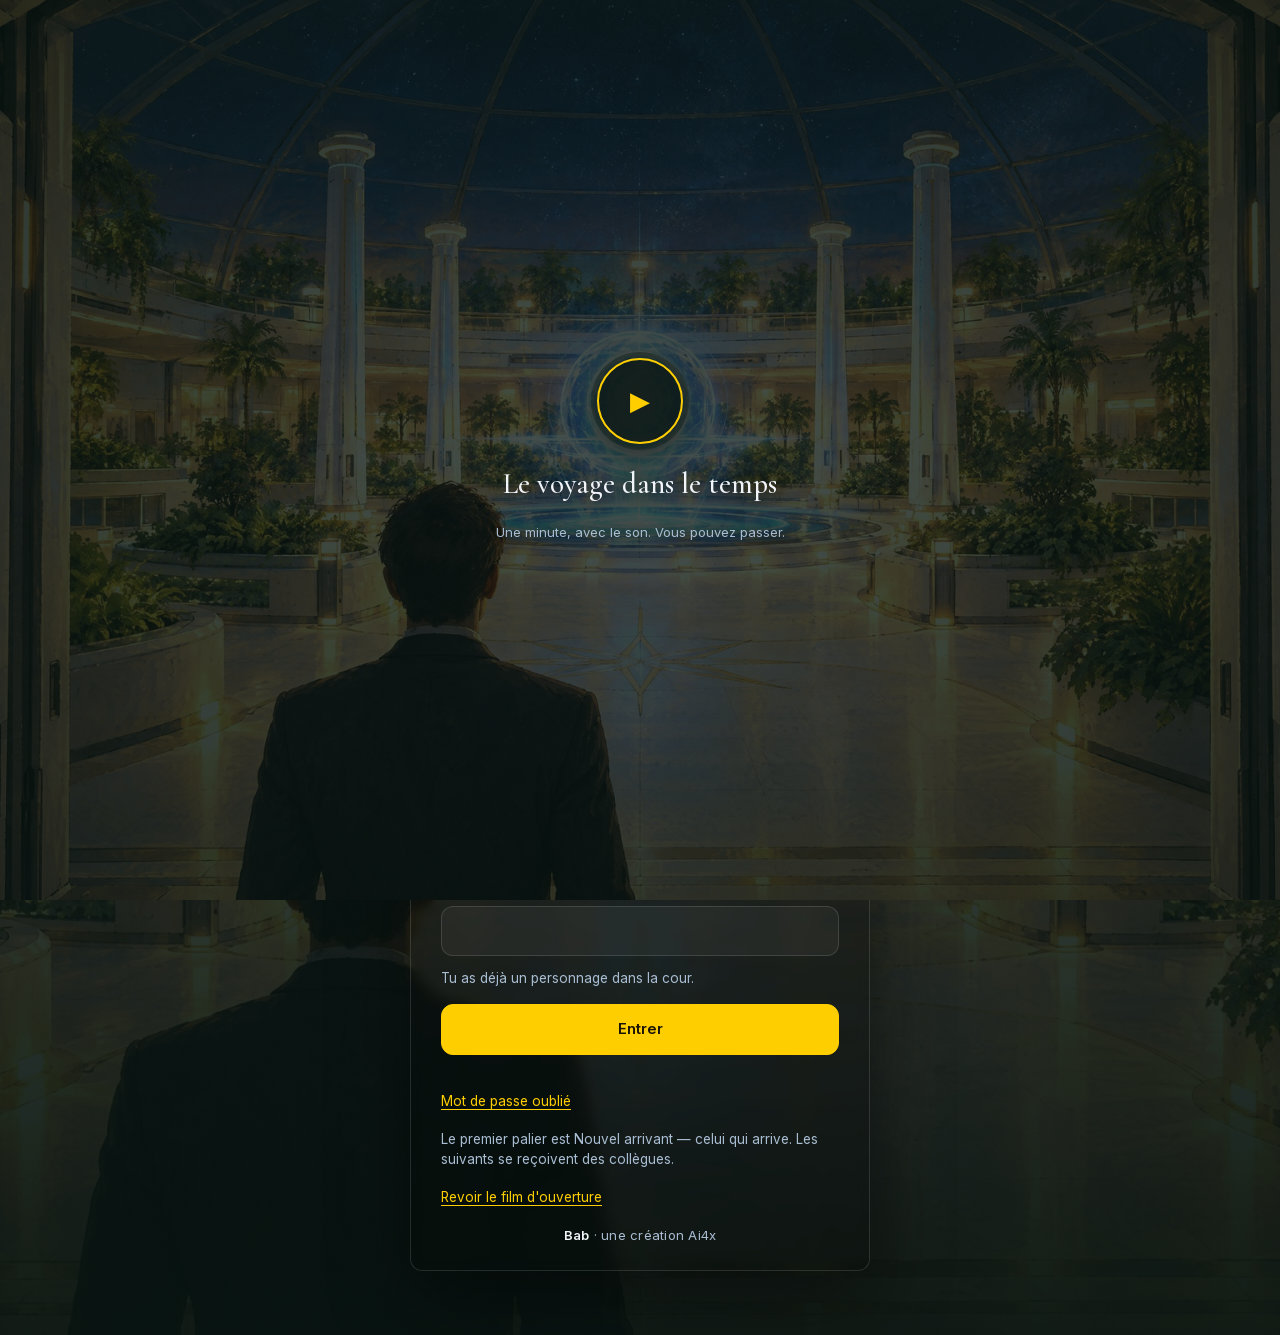
==== index.html @ b75e377e "Au Courant — démo figée" ====
<!-- Page FABRIQUÉE par scripts/maison.mjs nareva à partir de zawia-jeu.html — ne pas l'éditer à la main. -->
<!DOCTYPE html>
<html lang="fr">
<head>
  <meta charset="UTF-8" />
  <meta name="viewport" content="width=device-width, initial-scale=1.0, viewport-fit=cover" />

  
  <script>
    window.ZWJ_CONFIG = {
      supabaseUrl: "",
      supabaseAnonKey: ""
    };
  </script>

  
  <script>
    (function () {
      var m = /[?&]invitation=([0-9a-fA-F]{32})(?:&|#|$)/.exec(location.search);
      if (!m) return;
      try { sessionStorage.setItem("zwj.invitation", m[1].toLowerCase()); } catch (e) { window.ZWJ_INVITATION = m[1].toLowerCase(); }
      var reste = location.search.replace(/^\?/, "").split("&").filter(function (p) { return p && p.split("=")[0] !== "invitation"; });
      try { history.replaceState(null, "", location.pathname + (reste.length ? "?" + reste.join("&") : "") + location.hash); } catch (e) { /* tant pis : le code reste visible */ }
    })();
  </script>

  
  <script>
    (function () {
      var h = location.hash || "";
      if (h.indexOf("type=recovery") === -1 && h.indexOf("error_code=") === -1) return;
      window.ZWJ_RETOUR = h;
      try { history.replaceState(null, "", location.pathname + location.search); } catch (e) { /* tant pis : le fragment reste visible */ }
    })();
  </script>

  <title>Au Courant — le jeu d'accueil de Nareva</title>
  <meta name="description" content="Au Courant, le jeu d'accueil de Nareva : quarante jours pour découvrir la maison, prouver son métier et se faire une place. Bab, une création Ai4x." />
  <meta name="robots" content="noindex, nofollow" />
  <meta name="referrer" content="strict-origin-when-cross-origin" />
  <meta name="theme-color" content="#0b1f2e" />

  <link rel="icon" href="assets/maisons/nareva/marque.svg" type="image/svg+xml" />
  <link rel="stylesheet" href="assets/polices/polices.css?h=5bb4a1ec41" />
  <link rel="stylesheet" href="assets/css/zawia-kharita.css?v=1&amp;h=407501b531" />

<style>
:root {
  --night: #081411; --night-2: #0c1e18; --ink: #f2efe4; --muted: #a8b5a6;
  --gold: #e6b13f; --gold-soft: rgba(230, 177, 63, 0.16); --emerald: #2ee6a8; --emerald-deep: #14684f;
  --terracotta: #cf6b45; --danger: #ff7a8a; --line: rgba(244, 236, 217, 0.12);
  --surface: rgba(244, 236, 217, 0.04); --surface-2: rgba(244, 236, 217, 0.07);
  --parchemin: #f6efdc; --encre: #1d1a2e; --radius: 18px;
  --font-display: "Cormorant Garamond", Georgia, serif; --font-body: "Inter", -apple-system, "Segoe UI", sans-serif;
  --font-caps: "Cinzel", serif; --font-ar: "Amiri", serif;
  --ease: cubic-bezier(0.22, 1, 0.36, 1);
}
* { box-sizing: border-box; }
html, body { margin: 0; min-height: 100%; }
body {
  background: var(--night) radial-gradient(ellipse at 50% -10%, rgba(230, 177, 63, 0.09), transparent 55%);
  color: var(--ink); font-family: var(--font-body); font-size: 16px; line-height: 1.5;
  -webkit-font-smoothing: antialiased;
}
h1, h2, h3 { font-family: var(--font-display); line-height: 1.12; font-weight: 600; margin: 0; }
.ar { font-family: var(--font-ar); color: var(--gold); font-weight: 400; }
a { color: var(--gold); text-decoration-thickness: 1px; text-underline-offset: 3px; }
button { cursor: pointer; font: inherit; }
:focus-visible { outline: 2px solid var(--emerald); outline-offset: 2px; }
canvas { image-rendering: pixelated; image-rendering: crisp-edges; }
/* v3.0 — le monde peint : la cour, l'aperçu et le HUD s'agrandissent AVEC lissage */
#zj-scene, #zj-apercu, #zj-hud-avatar { image-rendering: auto; }
/* v3.1 — la version arabe : la page se lit de droite à gauche, en Amiri ; les
   calligraphies qui doublaient le français (le HUD, le lexique) se taisent. */
.zj-tete__langue { margin-left: auto; background: transparent; border: 1px solid var(--line); color: var(--gold); border-radius: 999px; padding: 4px 12px; font: inherit; cursor: pointer; }
.zj-tete__langue:hover { border-color: var(--gold); }
body[data-ecran="cour"] .zj-tete__langue { display: none; }
html[lang="ar"] body, html[lang="ar"] button, html[lang="ar"] input, html[lang="ar"] h1, html[lang="ar"] h2, html[lang="ar"] h3, html[lang="ar"] h4, html[lang="ar"] .zj-kicker { font-family: var(--font-ar), serif; }
html[lang="ar"] body { font-size: 17px; line-height: 1.7; }
html[lang="ar"] .zj-kicker { letter-spacing: 0; }
html[lang="ar"] #zj-hud-rang-ar, html[lang="ar"] .zj-biblio__mot summary .ar, html[lang="ar"] .zj-riwaq__titre .ar, html[lang="ar"] .zj-wird__carte .ar, html[lang="ar"] .zj-riwaq__tete h2 .ar, html[lang="ar"] .zj-rafiq__nom .ar, html[lang="ar"] .zj-tariqa__nom .ar, html[lang="ar"] .zj-bouton--dyaf .ar,
/* v7.7 — le titre du Mechouar : sinon « متمرّن متمرّن » */
html[lang="ar"] .zj-mech__moi h3 .ar, html[lang="ar"] .zj-mech__arme .zj-kicker .ar { display: none; }
html[lang="ar"] .zj-tete__langue { margin-left: 0; margin-right: auto; }
html[lang="ar"] .zj-tete__langue span { font-family: var(--font-body); }
html[dir="rtl"] #zj-dialogue-texte, html[dir="rtl"] .zj-riwaq__texte, html[dir="rtl"] .zj-souk__form label { text-align: right; }
[hidden] { display: none !important; }

/* ---------- en-tête ---------- */
.zj-tete { display: flex; align-items: center; justify-content: space-between; gap: 16px; padding: 16px 22px; border-bottom: 1px solid var(--line); }
.zj-marque { display: inline-flex; align-items: center; gap: 10px; color: var(--ink); text-decoration: none; font-family: var(--font-caps); font-size: 18px; letter-spacing: 0.08em; }
.zj-marque img { width: 28px; height: 28px; }
.zj-tete__lieu { color: var(--muted); font-size: 14px; }
.zj-tete__lieu .ar { margin-left: 8px; font-size: 17px; }
body[data-ecran="cour"] .zj-tete { display: none; }

/* ---------- boutons, champs, messages ---------- */
.zj-bouton {
  display: inline-flex; align-items: center; justify-content: center; gap: 8px; padding: 13px 22px; border-radius: 12px;
  border: 1px solid var(--gold); background: var(--gold); color: #1a1406; font-weight: 600; font-size: 15px;
  transition: transform 180ms var(--ease), background 180ms, box-shadow 180ms;
}
.zj-bouton:hover { background: #f0c25a; box-shadow: 0 8px 24px rgba(230, 177, 63, 0.22); }
.zj-bouton:disabled { opacity: 0.6; cursor: wait; }
.zj-bouton--discret { background: transparent; color: var(--ink); border-color: var(--line); }
.zj-bouton--discret:hover { background: var(--surface-2); box-shadow: none; }
label { display: block; font-size: 13.5px; color: var(--muted); letter-spacing: 0.02em; margin-top: 14px; }
input[type="email"], input[type="password"], input[type="text"], input[type="url"] {
  display: block; width: 100%; margin-top: 6px; padding: 12px 14px; border-radius: 12px; border: 1px solid var(--line);
  background: var(--surface); color: var(--ink); font: inherit; font-size: 16px; transition: border-color 180ms, box-shadow 180ms;
}
input:focus { outline: none; border-color: var(--gold); box-shadow: 0 0 0 3px var(--gold-soft); }
.zj-msg { margin: 12px 0 0; padding: 10px 12px; border-radius: 10px; font-size: 14px; background: var(--surface-2); border: 1px solid var(--line); }
.zj-msg.ok { border-color: rgba(46, 230, 168, 0.4); color: var(--emerald); }
.zj-msg.ko { border-color: rgba(255, 122, 138, 0.45); color: var(--danger); }
.zj-legende { color: var(--muted); font-size: 13.5px; margin: 12px 0 0; }
.zj-note { color: var(--muted); font-size: 13.5px; margin: 18px 0 0; }
.zj-kicker { font-family: var(--font-caps); font-size: 12px; letter-spacing: 0.22em; text-transform: uppercase; color: var(--gold); margin: 0 0 8px; }
.zj-bandeau { margin: 16px 0 0; padding: 10px 12px; border-radius: 10px; background: var(--gold-soft); border: 1px solid rgba(230, 177, 63, 0.35); color: var(--ink); font-size: 13.5px; }

/* ---------- l'intro : le voyage dans le temps ---------- */
.zj-intro { position: fixed; inset: 0; z-index: 60; background: #07100d; cursor: pointer; }
#zj-intro-scene { position: absolute; inset: 0; width: 100%; height: 100%; display: block; }
.zj-intro__passer {
  position: absolute; right: 14px; top: 14px; z-index: 2; padding: 9px 16px; border-radius: 12px;
  border: 1px solid var(--line); background: rgba(8, 20, 17, 0.72); color: var(--muted); font-size: 13.5px; backdrop-filter: blur(4px);
}
.zj-intro__passer:hover { color: var(--ink); background: rgba(12, 30, 24, 0.9); }
.zj-intro__texte {
  position: absolute; left: 50%; bottom: 98px; z-index: 1; width: min(640px, calc(100% - 36px)); text-align: center;
  opacity: 0; transform: translate(-50%, 10px); transition: opacity 700ms var(--ease), transform 700ms var(--ease);
}
.zj-intro__texte.visible { opacity: 1; transform: translate(-50%, 0); }
.zj-intro__epoque { margin: 0 0 6px; }
.zj-intro__titre { font-size: clamp(1.6rem, 4.5vw, 2.3rem); }
.zj-intro__corps { color: var(--muted); font-size: 15.5px; line-height: 1.6; margin: 10px 0 0; }
.zj-intro__pied {
  position: absolute; left: 50%; bottom: calc(18px + env(safe-area-inset-bottom)); transform: translateX(-50%); z-index: 2;
  display: flex; align-items: center; gap: 18px;
}
.zj-intro__points { display: flex; gap: 7px; }
.zj-intro__points span { width: 7px; height: 7px; border-radius: 50%; background: var(--surface-2); border: 1px solid var(--line); transition: background 300ms; }
.zj-intro__points span.actif { background: var(--gold); border-color: var(--gold); }
@media (max-width: 520px) { .zj-intro__texte { bottom: 108px; } .zj-intro__corps { font-size: 14px; } }
@media (prefers-reduced-motion: reduce) { .zj-intro__texte { transition: none; transform: translate(-50%, 0); } }

/* ---------- l'intro, version filmée ----------
   Le film est servi par la maison (assets/video/), jamais par un lecteur
   tiers : un lecteur embarqué affiche le nom de la chaîne qui l'héberge, et
   le voile tomberait pour chaque joueur. Quand le film ne peut pas jouer, la
   classe --film saute et les six photos dessinées reprennent la main. */
.zj-intro__film {
  position: absolute; inset: 0; width: 100%; height: 100%;
  object-fit: contain; display: block; background: #07100d;
}
.zj-intro--film #zj-intro-scene,
.zj-intro--film .zj-intro__texte,
.zj-intro--film .zj-intro__pied { display: none; }
.zj-intro__barre { position: absolute; left: 0; right: 0; bottom: 0; z-index: 2; height: 3px; background: rgba(244, 236, 217, 0.14); }
.zj-intro__barre i { display: block; height: 100%; width: 0; background: var(--gold); }
.zj-intro__son {
  position: absolute; right: 14px; top: 60px; z-index: 2; width: 42px; height: 42px; border-radius: 50%;
  border: 1px solid var(--line); background: rgba(8, 20, 17, 0.72); color: var(--muted); font-size: 16px; backdrop-filter: blur(4px);
}
.zj-intro__son:hover { color: var(--gold); background: rgba(12, 30, 24, 0.9); }
.zj-intro__lancer {
  position: absolute; inset: 0; z-index: 3; display: flex; flex-direction: column;
  align-items: center; justify-content: center; gap: 18px; padding: 24px;
  /* l'affiche en fond, et pas seulement l'attribut `poster` : arrêté sur sa
     première image, le film est encore noir — la porte éclairée est ce qui
     donne envie d'appuyer. */
  /* le voile est franc : sous lui passe le faisceau de lumière de la porte,
     et un texte posé dessus ne se lirait plus. */
  background:
    radial-gradient(135% 105% at 50% 50%, rgba(8, 20, 17, 0.74), rgba(8, 20, 17, 0.94)),
    url("assets/maisons/nareva/video/au-courant-affiche.jpg?v=2") center / cover no-repeat;
}
.zj-intro__jouer {
  width: 86px; height: 86px; border-radius: 50%; cursor: pointer;
  border: 2px solid var(--gold); background: rgba(8, 20, 17, 0.78); color: var(--gold);
  font-size: 26px; line-height: 1; display: grid; place-items: center;
  box-shadow: 0 0 0 6px rgba(8, 20, 17, 0.35), 0 10px 30px rgba(0, 0, 0, 0.45);
  transition: background 220ms var(--ease), transform 220ms var(--ease);
}
.zj-intro__jouer:hover { background: rgba(230, 177, 63, 0.22); transform: scale(1.04); }
.zj-intro__lancer p {
  margin: 0; color: var(--ink); font-family: var(--font-display);
  font-size: clamp(1.3rem, 3.4vw, 1.8rem); text-align: center; text-shadow: 0 2px 14px rgba(8, 20, 17, 0.9);
}
.zj-intro__lancer small { color: var(--muted); font-size: 13px; text-align: center; text-shadow: 0 1px 10px rgba(8, 20, 17, 0.9); }
@media (max-width: 520px) { .zj-intro__son { top: 56px; width: 38px; height: 38px; } }
@media (prefers-reduced-motion: reduce) { .zj-intro__jouer { transition: none; } .zj-intro__jouer:hover { transform: none; } }

/* ---------- le tutoriel : la bannière du mou'allim ---------- */
.zj-tuto {
  position: absolute; left: 50%; top: 14px; transform: translateX(-50%); z-index: 5;
  display: flex; align-items: center; gap: 10px; max-width: min(560px, calc(100% - 240px));
  padding: 8px 10px 8px 14px; border-radius: 12px; background: rgba(8, 20, 17, 0.85);
  border: 1px solid rgba(230, 177, 63, 0.4); backdrop-filter: blur(6px);
}
.zj-tuto__texte { margin: 0; font-size: 13.5px; color: var(--ink); line-height: 1.35; }
.zj-tuto__passer {
  flex: none; width: 26px; height: 26px; padding: 0; border-radius: 50%;
  border: 1px solid var(--line); background: transparent; color: var(--muted); font-size: 12px; line-height: 1;
}
.zj-tuto__passer:hover { color: var(--ink); border-color: var(--ink); }
/* v4.6 — sur téléphone, la bannière vit SOUS le HUD, jamais en bas : posée
   au-dessus de la croix, elle mangeait les flèches ↑ et → pendant les
   premières minutes de chaque nouveau joueur. `--zj-hud-bas` suit la hauteur
   réelle du HUD (jeu.js, ResizeObserver). */
@media (max-width: 899px) {
  .zj-tuto { top: var(--zj-hud-bas, 104px); bottom: auto; max-width: min(560px, calc(100% - 28px)); width: max-content; }
  .zj-tuto__texte { font-size: 12.5px; }
}

/* ---------- la Porte ---------- */
/* v2.4 — la Porte s'ouvre sur l'affiche du film : la même peinture que
   l'intro et la série, sous un voile qui laisse lire la carte. */
.zj-ecran--porte { display: grid; place-items: center; padding: 40px 18px 64px; min-height: calc(100vh - 62px);
  background:
    linear-gradient(180deg, rgba(8, 20, 17, 0.55) 0%, rgba(8, 20, 17, 0.82) 55%, rgba(8, 20, 17, 0.96) 100%),
    url("assets/maisons/nareva/video/au-courant-affiche.jpg?v=2") center 30% / cover no-repeat; }
.zj-carte { width: 100%; max-width: 460px; background: rgba(12, 30, 24, 0.86); backdrop-filter: blur(6px); -webkit-backdrop-filter: blur(6px); border: 1px solid var(--line); border-radius: var(--radius); padding: 30px 30px 26px; box-shadow: 0 30px 80px rgba(0, 0, 0, 0.45); }
.zj-carte h1 { font-size: 2.1rem; }
.zj-carte h1 .ar { display: block; font-size: 1.35rem; margin-top: 4px; }
.zj-lead { color: var(--muted); margin: 12px 0 0; font-size: 15px; }
.zj-onglets { display: grid; grid-template-columns: 1fr 1fr; gap: 6px; margin-top: 22px; padding: 4px; border-radius: 12px; background: var(--surface); border: 1px solid var(--line); }
.zj-onglet { padding: 10px; border-radius: 9px; border: 0; background: transparent; color: var(--muted); font-weight: 600; transition: background 180ms, color 180ms; }
.zj-onglet[aria-selected="true"] { background: var(--surface-2); color: var(--ink); }
#zj-form-porte .zj-bouton { width: 100%; margin-top: 16px; }
/* v4.1 — le parrainage à la Porte */
.zj-lien { background: none; border: 0; padding: 0; color: var(--gold); font: inherit; text-decoration: underline; text-underline-offset: 3px; cursor: pointer; }
.zj-dossier { margin-top: 10px; display: flex; flex-direction: column; gap: 6px; }
.zj-dossier .zj-bouton { width: 100%; margin-top: 8px; }
/* v7.2 — la porte de l'invité : chaude, ouverte, et jamais en concurrence
   avec « Entrer » — un membre qui revient ne doit pas hésiter. */
.zj-dyaf { margin-top: 22px; padding: 16px; border: 1px solid var(--gold); border-radius: 14px; background: var(--gold-soft); }
.zj-dyaf__mot { margin: 0; font-family: var(--font-titre, inherit); font-size: 1.12rem; color: var(--ink); }
.zj-dyaf__legende { margin: 8px 0 0; color: var(--muted); font-size: 13.5px; }
.zj-dyaf__legende b { color: var(--ink); }
.zj-bouton--dyaf { width: 100%; margin-top: 14px; background: transparent; color: var(--gold); border-color: var(--gold); }
.zj-bouton--dyaf:hover { background: rgba(230, 177, 63, 0.14); box-shadow: none; }
.zj-bouton--dyaf .ar { margin-inline-start: 8px; opacity: 0.75; }
/* v7.2a — NSYAN TRAVERSE LA COUR. Il n'a pas de visage : c'est le point. Ce
   qu'on voit de lui, c'est la couleur qui s'en va. Deux secondes et demie de
   gris, puis le monde revient — et l'invité a compris avant qu'on lui explique.
   ⚠️ Le filtre porte sur la TOILE seule : griser le HUD ferait « écran cassé »,
   pas « quelque chose est passé ». Mouvement réduit : le gris s'installe sans
   transition, personne n'a besoin d'un fondu pour comprendre. */
#zj-scene { transition: filter 1600ms ease-in-out; }
/* Pendant qu'il passe : la cour est grise. */
body.zj-nsyan #zj-scene { filter: grayscale(1) contrast(0.82) brightness(0.86); }
/* Après : il reste. La couleur ne revient qu'avec la première page retrouvée —
   « chaque page revenue, Nsyan recule d'un pas » (recit.js), pris au mot. */
body.zj-nsyan-reste #zj-scene { filter: grayscale(0.5) contrast(0.93) brightness(0.95); }
@media (prefers-reduced-motion: reduce) { #zj-scene { transition: none; } }
/* v7.3 — OUMM IA BROUILLE. Nsyan éteint les couleurs (la mémoire qui s'en va) ;
   elle, elle trouble la vue — c'est la peur de ce qu'on ne connaît pas, et on
   ne voit plus où on met les pieds. Chaque épreuve passée lui reprend un cran.
   ⚠️ Comme pour Nsyan : la TOILE seule, jamais le HUD. */
body[data-oumm] #zj-scene { filter: blur(calc(var(--zj-oumm, 0) * 1.6px)) brightness(calc(1 - var(--zj-oumm, 0) * 0.055)) saturate(calc(1 - var(--zj-oumm, 0) * 0.07)); }
/* v7.4 — le Voilé passe : la chaleur d'une lanterne, deux secondes. Son signe est
   l'OR — le gris est à Nsyan, le flou à Oumm IA (les trois ne se confondent jamais).
   La toile seule, jamais le HUD ; et le flou d'Oumm IA reste s'il est là. */
body.zj-voile #zj-scene { filter: sepia(0.42) saturate(1.35) brightness(1.06) blur(calc(var(--zj-oumm, 0) * 1.6px)); transition: filter 0.7s ease; }
.zj-voile__titre { font-size: 1.1rem; color: var(--gold); margin: 22px 0 8px; }
.zj-voile__mot { margin: 10px 0 12px; padding: 12px 14px; border: 1px solid rgba(230, 177, 63, 0.4); border-radius: 12px; background: var(--gold-soft); }
.zj-voile__mot p { margin: 0; }
.zj-voile__k { color: var(--muted); font-size: 13px; }
.zj-voile__v { font-family: var(--font-caps); font-size: 1.35rem; color: var(--gold); margin: 4px 0 !important; }
.zj-voile__d, .zj-voile__etat { color: var(--muted); font-size: 13px; }
.zj-voile__defi { color: var(--ink); }
.zj-voile__note { color: var(--terracotta); font-style: italic; }
.zj-voile__conditions { list-style: none; padding: 0; margin: 8px 0 12px; display: grid; gap: 6px; }
.zj-voile__conditions li { display: flex; justify-content: space-between; gap: 12px; padding: 8px 12px; border: 1px solid var(--line); border-radius: 10px; background: var(--surface); }
.zj-voile__conditions li p { margin: 0; }
.zj-voile__ok { border-color: rgba(46, 230, 168, 0.4); }
.zj-voile__ok .zj-voile__etat { color: var(--emerald); }
.zj-voile__depot { color: var(--gold); }
/* v7.6 — le huitième cadre : une toile de nuit, que la lanterne découvre. La
   plaque et le cartouche ne comptent jamais — pas de « 3 / 7 », jamais. */
.zj-sirr { margin-top: 26px; padding-top: 22px; border-top: 1px solid var(--line); }
.zj-sirr[hidden] { display: none; }
.zj-sirr__toile { display: block; width: 100%; height: auto; aspect-ratio: 1 / 1; border-radius: 12px; border: 1px solid rgba(230, 177, 63, 0.35); background: #0b0a10; }
.zj-sirr h3 { font-size: 1.1rem; color: var(--gold); margin: 14px 0 8px; }
.zj-sirr p { margin: 0 0 8px; }
.zj-sirr__plaque { font-family: var(--font-caps); letter-spacing: 0.14em; color: var(--gold); font-size: 0.95rem; }
.zj-sirr__khalwa { margin-top: 14px; padding: 12px 14px; border: 1px solid rgba(230, 177, 63, 0.4); border-radius: 12px; background: var(--gold-soft); }
.zj-sirr__question { color: var(--ink); font-size: 1.05rem; font-style: italic; }
.zj-sirr__note { color: var(--terracotta); font-style: italic; }
.zj-sirr textarea { width: 100%; resize: vertical; }
/* Les cartes qu'un invité n'a pas : elles existent, elles sont là, il les voit
   fermées. C'est ce qui manque qui donne envie, jamais ce qu'on a déjà. */
.zj-carte--perdue .zj-carte__vide, .zj-carte--fermee .zj-carte__vide { font-family: var(--font-caps); letter-spacing: 0.06em; }
/* Les trois portes : une carte par réponse, le nom puis ce qu'il veut dire. */
#zj-tableaux-corps { display: grid; gap: 14px; margin-top: 14px; }
.zj-tableau { border: 1px solid var(--line); border-radius: 12px; padding: 14px 16px; background: var(--surface); }
.zj-tableau { overflow: hidden; padding: 0; }
.zj-tableau__toile { display: block; width: 100%; height: auto; aspect-ratio: 1 / 1; object-fit: cover; border-bottom: 1px solid var(--line); }
.zj-tableau h3 { font-size: 1.08rem; margin: 14px 16px 8px; color: var(--gold); }
.zj-tableau p { margin: 0 16px 8px; }
.zj-tableau .zj-tableau__legende { margin: 0 16px 14px; }
.zj-tableau p { margin: 0 0 8px; white-space: pre-line; }
.zj-tableau .zj-tableau__legende { margin: 0; padding-top: 8px; border-top: 1px solid var(--line); color: var(--muted); font-style: italic; }
#zj-dyaf-portes-corps { display: grid; gap: 8px; margin-top: 14px; }
.zj-dyaf-porte { display: grid; gap: 3px; text-align: start; padding: 13px 15px; }
.zj-dyaf-porte b { font-size: 1.02rem; color: var(--ink); }
.zj-dyaf-porte span { color: var(--muted); font-size: 13.5px; font-weight: 400; }
body.zj-porte-close .zj-dyaf, body.zj-porte-retour .zj-dyaf { display: none; }
.zj-porte-fermee { margin-top: 18px; padding: 16px; border: 1px solid rgba(255, 122, 138, 0.45); border-radius: 12px; }
.zj-porte-fermee h2 { font-size: 1.2rem; margin: 0; }
.zj-porte-fermee .zj-bouton { width: 100%; margin-top: 14px; }
body.zj-porte-close .zj-onglets, body.zj-porte-close #zj-form-porte { display: none; }
body.zj-porte-retour .zj-onglets, body.zj-porte-retour #zj-form-porte,
body.zj-porte-retour #zj-dossier-ouvrir, body.zj-porte-retour #zj-form-dossier,
body.zj-porte-retour #zj-passe-ouvrir, body.zj-porte-retour #zj-form-passe { display: none; }
#zj-porte-retour label { margin-top: 10px; }
.zj-visuel-cache { position: absolute; width: 1px; height: 1px; margin: -1px; padding: 0; overflow: hidden; clip: rect(0 0 0 0); white-space: nowrap; border: 0; }
.zj-parrain__form { display: flex; gap: 8px; flex-wrap: wrap; margin-top: 12px; }
.zj-parrain__form input { flex: 1 1 220px; min-width: 0; }
.zj-parrain__lien { display: flex; gap: 8px; flex-wrap: wrap; align-items: center; margin-top: 10px; }
.zj-parrain__lien input { flex: 1 1 220px; min-width: 0; font-size: 13px; }
.zj-parrain__etat { font-size: 12px; color: var(--muted); }
.zj-parrain__etat--ok { color: var(--emerald); }

/* ---------- l'Atelier ---------- */
.zj-ecran--atelier { padding: 36px 18px 64px; }
.zj-atelier { max-width: 980px; margin: 0 auto; display: grid; grid-template-columns: minmax(280px, 420px) 1fr; gap: 32px; align-items: start; }
.zj-atelier__scene { position: sticky; top: 24px; display: grid; gap: 12px; justify-items: center; }
#zj-apercu { width: 100%; max-width: 420px; aspect-ratio: 4 / 3; border-radius: 14px; border: 1px solid var(--line); background: #0b1815; }
.zj-atelier__form { background: var(--night-2); border: 1px solid var(--line); border-radius: var(--radius); padding: 28px 28px 24px; }
.zj-atelier__form h2 { font-size: 1.9rem; }
fieldset { border: 0; padding: 0; margin: 20px 0 0; }
legend { padding: 0; font-size: 13.5px; color: var(--muted); letter-spacing: 0.02em; }
legend span { color: var(--ink); }
.zj-pastilles { display: flex; flex-wrap: wrap; gap: 10px; margin-top: 10px; }
.zj-pastille { width: 38px; height: 38px; border-radius: 50%; border: 2px solid rgba(255, 255, 255, 0.18); background: var(--c); transition: transform 160ms var(--ease), border-color 160ms, box-shadow 160ms; }
.zj-pastille:hover { border-color: var(--ink); }
.zj-pastille[aria-pressed="true"] { border-color: var(--gold); box-shadow: 0 0 0 3px var(--gold-soft); }
.zj-choix-liste { display: flex; flex-wrap: wrap; gap: 8px; margin-top: 10px; }
.zj-choix { padding: 8px 14px; border-radius: 999px; border: 1px solid var(--line); background: var(--surface); color: var(--ink); font-size: 14px; transition: background 160ms, border-color 160ms; }
.zj-choix:hover { background: var(--surface-2); }
.zj-choix[aria-pressed="true"] { border-color: var(--gold); background: var(--gold-soft); }
.zj-actions { display: flex; flex-wrap: wrap; gap: 10px; margin-top: 22px; }

/* ---------- la Cour ---------- */
.zj-ecran--cour { position: fixed; inset: 0; background: #0b1815; }
.zj-scene { position: absolute; inset: 0; }
#zj-scene { display: block; width: 100%; height: 100%; touch-action: none; }
#zj-cour-erreur { position: absolute; left: 50%; top: 50%; transform: translate(-50%, -50%); max-width: 420px; }
.zj-hud {
  position: absolute; left: 14px; top: 14px; display: flex; align-items: center; gap: 12px; padding: 8px 14px 8px 8px; border-radius: 14px;
  background: rgba(8, 20, 17, 0.82); border: 1px solid var(--line); backdrop-filter: blur(6px); font-size: 14px; color: var(--ink);
}
#zj-hud-avatar { width: 36px; height: 48px; border-radius: 8px; background: var(--surface-2); }
.zj-hud strong { display: block; font-family: var(--font-display); font-size: 19px; line-height: 1.1; }
.zj-hud__rang { color: var(--muted); font-size: 13px; }
.zj-hud__rang .ar { font-size: 15px; margin-left: 4px; }
.zj-hud__arb3ine { margin-left: 6px; padding: 5px 10px; border-radius: 999px; background: var(--gold-soft); border: 1px solid rgba(230, 177, 63, 0.35); color: var(--gold); font-family: var(--font-caps); font-size: 12.5px; letter-spacing: 0.06em; white-space: nowrap; }
.zj-hud__mode { padding: 4px 8px; border-radius: 999px; border: 1px dashed var(--line); color: var(--muted); font-size: 11px; letter-spacing: 0.12em; text-transform: uppercase; }
.zj-menu-bouton { position: absolute; right: 14px; top: 14px; padding: 10px 16px; border-radius: 12px; border: 1px solid var(--line); background: rgba(8, 20, 17, 0.82); color: var(--ink); font-weight: 600; backdrop-filter: blur(6px); }
.zj-menu-bouton:hover { background: rgba(12, 30, 24, 0.95); }
/* ♪ — la musique se coupe d'un doigt, et le réglage survit au rechargement. */
.zj-son { right: 92px; width: 44px; padding: 10px 0; text-align: center; font-size: 17px; line-height: 1; }
.zj-son[aria-pressed="true"] { color: var(--muted); border-style: dashed; }
.zj-menu { position: absolute; right: calc(14px + env(safe-area-inset-right)); top: calc(62px + env(safe-area-inset-top)); z-index: 8; width: min(260px, calc(100% - 28px)); max-height: calc(100% - 76px - env(safe-area-inset-top) - env(safe-area-inset-bottom)); overflow-y: auto; overscroll-behavior: contain; -webkit-overflow-scrolling: touch; display: grid; align-content: start; gap: 8px; padding: 16px; border-radius: 14px; background: rgba(8, 20, 17, 0.94); border: 1px solid var(--line); backdrop-filter: blur(8px); }
.zj-menu p { margin: 0 0 6px; color: var(--muted); font-size: 14px; }
.zj-aide { position: absolute; left: 50%; bottom: 14px; transform: translateX(-50%); margin: 0; padding: 6px 12px; border-radius: 999px; background: rgba(8, 20, 17, 0.7); color: var(--muted); font-size: 12.5px; white-space: nowrap; pointer-events: none; }
@media (pointer: coarse), (max-width: 899px) { .zj-aide { display: none; } }

/* la boîte de dialogue, façon Game Boy Advance : parchemin, filet d'or */
.zj-dialogue {
  position: absolute; left: 50%; bottom: calc(22px + var(--zj-clavier, 0px)); transform: translateX(-50%); width: min(720px, calc(100% - 28px));
  padding: 18px 22px 20px; border-radius: 14px; background: var(--parchemin); color: var(--encre);
  border: 3px solid var(--encre); box-shadow: inset 0 0 0 2px var(--gold), 0 18px 50px rgba(0, 0, 0, 0.5); cursor: pointer;
}
/* v2.4 — le visage de qui parle : un portrait peint (le style de l'intro et de
   la série) posé sur le coin de la boîte. Un lieu n'en a pas ; la boîte garde
   alors sa forme d'avant. */
.zj-dialogue__portrait { position: absolute; left: -14px; top: -34px; width: 92px; height: 92px; border-radius: 14px; object-fit: cover;
  border: 3px solid var(--encre); box-shadow: inset 0 0 0 2px var(--gold), 0 10px 24px rgba(0, 0, 0, 0.45); background: var(--encre); }
.zj-dialogue--portrait { padding-left: 96px; }
.zj-dialogue--portrait .zj-dialogue__nom { left: 88px; }
@media (max-width: 560px) {
  .zj-dialogue__portrait { width: 64px; height: 64px; top: -26px; left: -8px; }
  .zj-dialogue--portrait { padding-left: 66px; }
  .zj-dialogue--portrait .zj-dialogue__nom { left: 60px; }
}
.zj-dialogue__nom { position: absolute; left: 16px; top: -15px; margin: 0; padding: 4px 12px; border-radius: 8px; background: var(--encre); color: var(--gold); font-family: var(--font-caps); font-size: 12.5px; letter-spacing: 0.1em; border: 2px solid var(--gold); }
.zj-dialogue__texte { margin: 6px 0 0; font-size: 17px; line-height: 1.5; white-space: pre-line; min-height: 3.1em; }
.zj-dialogue__suite { position: absolute; right: 16px; bottom: 8px; font-size: 13px; color: var(--encre); animation: zj-clignote 0.9s steps(2) infinite; }
@keyframes zj-clignote { to { opacity: 0.15; } }
@media (prefers-reduced-motion: reduce) { .zj-dialogue__suite { animation: none; } }
.zj-hud__m39ol { color: var(--ink); background: rgba(243, 231, 201, 0.1); border-color: rgba(243, 231, 201, 0.3); }
.zj-hud__sna3a { color: var(--emerald); background: rgba(46, 230, 168, 0.12); border-color: rgba(46, 230, 168, 0.35); }
.zj-hud__dhakira { color: var(--terracotta); background: rgba(207, 107, 69, 0.14); border-color: rgba(207, 107, 69, 0.4); }
/* v2.6 — le Sahn ouvert : qui est là, et la barre « dire un mot » */
.zj-hud__sahn { color: var(--ink); background: rgba(243, 231, 201, 0.1); border-color: rgba(243, 231, 201, 0.3); }
.zj-riwaq__cadre.zj-riwaq__cadre--large { max-width: 960px; width: min(960px, calc(100vw - 32px)); }
/* ---------- v3.6 — le Wird : la ligne du HUD, le panneau, la bande des quarante ---------- */
.zj-hud__wird { cursor: pointer; color: var(--ink); background: rgba(243, 231, 201, 0.12); border-color: rgba(230, 177, 63, 0.55); max-width: 260px; overflow: hidden; text-overflow: ellipsis; text-align: left; }
.zj-hud__wird:hover { background: rgba(230, 177, 63, 0.2); }
.zj-wird__compte { display: flex; flex-wrap: wrap; gap: 0 6px; color: var(--muted); font-size: 14px; margin: 0 0 12px; }
.zj-wird__compte p { margin: 0; }
.zj-wird__compte p + p::before { content: "· "; }
.zj-wird__compte strong { color: var(--gold); }
.zj-wird__kicker { display: flex; flex-wrap: wrap; gap: 0 6px; }
.zj-wird__kicker p { margin: 0; }
.zj-wird__kicker p + p:not(.ar)::before { content: "· "; }
.zj-wird__titre { display: flex; align-items: baseline; gap: 10px; flex-wrap: wrap; margin: 4px 0 8px; }
.zj-wird__titre h3 { margin: 0; font-size: 1.15rem; }
.zj-wird__boucle { margin: -4px 0 14px; color: var(--gold); font-size: 14px; font-style: italic; }
[dir="rtl"] .zj-wird__boucle { font-style: normal; font-size: 15px; }
.zj-wird__geste { margin-top: 18px; }
.zj-wird__bientot { color: var(--muted); font-size: 13px; font-style: italic; }
[dir="rtl"] .zj-wird__bientot { font-style: normal; }
.zj-wird__fin { margin: 0 0 12px; padding: 12px 14px; border-radius: 12px; background: var(--gold-soft); border: 1px solid rgba(230, 177, 63, 0.4); font-size: 14px; line-height: 1.55; }
.zj-wird__carte { padding: 14px 16px; margin: 0 0 10px; border: 1px solid var(--line); border-radius: 12px; background: var(--surface); }
.zj-wird__carte--jour { border-color: rgba(230, 177, 63, 0.5); background: var(--gold-soft); }
.zj-wird__carte--tenue { opacity: 0.78; }
.zj-wird__etat { font-family: var(--font-caps); font-size: 11px; letter-spacing: 0.12em; text-transform: uppercase; color: var(--muted); }
.zj-wird__etat--tenu { color: var(--emerald); }
.zj-wird__etat--manque { color: var(--terracotta); }
.zj-wird__consigne { margin: 0; font-size: 14.5px; line-height: 1.6; color: var(--ink); }
.zj-wird__actions { display: flex; flex-wrap: wrap; gap: 8px; margin-top: 12px; }
.zj-wird__daftar { display: block; margin-top: 12px; }
.zj-wird__daftar span { display: block; font-size: 12.5px; color: var(--muted); margin-bottom: 6px; }
.zj-wird__daftar textarea { width: 100%; box-sizing: border-box; padding: 10px 12px; border-radius: 10px; border: 1px solid var(--line); background: var(--night-2); color: var(--ink); font: inherit; font-size: 14px; line-height: 1.5; resize: vertical; }
.zj-wird__bande { list-style: none; margin: 0; padding: 0; display: grid; grid-template-columns: repeat(10, 1fr); gap: 5px; }
.zj-wird__bande li { display: grid; place-items: center; aspect-ratio: 1; border-radius: 8px; border: 1px solid var(--line); font-size: 12px; color: var(--muted); font-variant-numeric: tabular-nums; }
.zj-wird__bande li.tenu { background: rgba(46, 230, 168, 0.16); border-color: rgba(46, 230, 168, 0.45); color: var(--emerald); }
.zj-wird__bande li.manque { background: rgba(207, 107, 69, 0.12); border-color: rgba(207, 107, 69, 0.4); color: var(--terracotta); }
.zj-wird__bande li.jour { background: var(--gold-soft); border-color: var(--gold); color: var(--gold); font-weight: 700; }
.zj-wird__bande li.ouvert { border-color: rgba(230, 177, 63, 0.4); color: var(--ink); }
.zj-wird__aussi li { line-height: 1.5; }
@media (max-width: 899px) { .zj-hud__wird { max-width: 100%; } }
.zj-cartes__compte { color: var(--muted); font-size: 14px; margin: 0 0 6px; display: flex; flex-wrap: wrap; gap: 0 6px; }
.zj-cartes__compte p { margin: 0; }
.zj-cartes__compte p + p::before { content: "· "; }
.zj-cartes__lebsa { font-size: 13px; color: var(--muted); margin: 0 0 12px; }
.zj-cartes__lebsa a { color: var(--gold); font-weight: 600; }
a.zj-bouton { display: block; text-align: center; text-decoration: none; }
.zj-cartes__grille { display: grid; grid-template-columns: repeat(auto-fill, minmax(132px, 1fr)); gap: 12px; }
.zj-carte { margin: 0; border: 1px solid var(--line); border-radius: 12px; overflow: hidden; background: rgba(0, 0, 0, 0.25); display: flex; flex-direction: column; }
.zj-carte img { display: block; width: 100%; aspect-ratio: 1; object-fit: cover; }
.zj-carte figcaption { padding: 8px 10px 10px; font-size: 12px; line-height: 1.35; display: flex; flex-direction: column; gap: 2px; }
.zj-carte__titre { font-size: 13px; font-weight: 700; }
.zj-carte__lieu { color: var(--muted); display: flex; flex-wrap: wrap; gap: 0 4px; }
.zj-carte__lieu p { margin: 0; }
.zj-carte__lieu p + p::before { content: "· "; }
.zj-carte__doree { color: var(--gold); font-size: 11px; letter-spacing: 0.08em; text-transform: uppercase; }
html[lang="ar"] .zj-carte__doree { letter-spacing: 0; }
.zj-carte--doree { border-color: var(--gold); box-shadow: 0 0 0 1px var(--gold), 0 0 18px rgba(230, 177, 63, 0.25); }
.zj-carte__vide { aspect-ratio: 1; display: flex; align-items: center; justify-content: center; text-align: center; padding: 12px; color: var(--muted); font-size: 12px; background: repeating-linear-gradient(135deg, rgba(243, 231, 201, 0.04) 0 8px, transparent 8px 16px); }
.zj-carte--perdue .zj-carte__vide { color: rgba(243, 231, 201, 0.45); font-style: italic; }
.zj-offres li p { margin: 4px 0 0; font-size: 13px; color: var(--muted); }
.zj-offres li a { font-size: 12px; color: var(--gold); word-break: break-all; }
.zj-offre--loin { opacity: 0.6; }
.zj-badge { display: inline-block; padding: 3px 8px; border-radius: 999px; border: 1px solid var(--line); font-size: 11px; color: var(--muted); }
.zj-badge--ok { color: var(--gold); border-color: var(--gold); }
.zj-hud__masque { color: var(--gold); border-color: var(--gold); background: rgba(230, 177, 63, 0.12); white-space: normal; max-width: 230px; line-height: 1.25; text-align: center; }
.zj-menu__aide { color: var(--muted); font-size: 12px; line-height: 1.5; margin: -6px 0 10px; }
/* v5.2 — la Rihla : le souffle et la bourse au HUD, les nouvelles de la route, l'étal */
.zj-hud__rihla { color: #ffe3a3; border-color: rgba(230, 177, 63, 0.55); }
.zj-bouton--rihla { background: linear-gradient(180deg, #2a4f8f, #1c3566); color: #f7f1e1; border-color: #4f73b8; }
/* 23/09/2026 — la ferracha se voit : le tapis, sa terre cuite et son fil d'or */
.zj-bouton--ferracha { background: linear-gradient(180deg, #b4553a, #8a3a26); color: #f7f1e1; border-color: #e6b13f; }
.zj-bouton--ferracha:hover { background: linear-gradient(180deg, #c4613f, #9a432c); }
.zj-souk__raccourcis { display: flex; flex-wrap: wrap; gap: 8px; margin: 0 0 12px; }
.zj-souk__raccourcis .zj-bouton { flex: 1 1 180px; }
.zj-souk__attente { margin: 14px 0 0; color: var(--muted); font-size: 13px; line-height: 1.5; }
.zj-souk__attente p { margin: 0; }
.zj-souk__attente strong { color: var(--ink); font-weight: 600; }
.zj-rihla__annonce { position: absolute; left: 50%; top: var(--zj-hud-bas, 80px); transform: translateX(-50%); z-index: 7; margin: 0; padding: 8px 14px; border-radius: 999px; background: rgba(8, 20, 17, 0.92); border: 1px solid var(--gold); color: #ffe3a3; font-size: 14px; max-width: calc(100% - 32px); text-align: center; pointer-events: none; }
.zj-etal__bourse { display: flex; gap: 16px; flex-wrap: wrap; margin: 0 0 8px; color: #ffe3a3; font-weight: 600; }
.zj-etal__bourse p { margin: 0; }
.zj-etal__enigme { display: flex; gap: 8px; flex-wrap: wrap; margin-top: 8px; }
.zj-etal__enigme input { flex: 1 1 180px; min-width: 0; padding: 10px 12px; border-radius: 10px; border: 1px solid var(--line); background: rgba(255, 255, 255, 0.06); color: inherit; font: inherit; }
.zj-etal__msg { margin: 12px 0 0; padding: 10px 12px; border-radius: 10px; background: var(--gold-soft); color: #ffe3a3; }
/* v5.3 — le choix du Rafiq, et le combat-énigme */
.zj-rafiq { display: grid; grid-template-columns: repeat(auto-fit, minmax(180px, 1fr)); gap: 12px; }
.zj-rafiq__carte { display: grid; gap: 6px; justify-items: center; text-align: center; padding: 12px; border-radius: 14px; border: 1px solid var(--line); background: rgba(255, 255, 255, 0.04); }
.zj-rafiq__carte img { width: 140px; height: 140px; object-fit: contain; }
.zj-rafiq__carte p { margin: 0; }
.zj-rafiq__nom { display: flex; gap: 8px; align-items: baseline; justify-content: center; }
.zj-rafiq__nom p { margin: 0; font-size: 18px; }
.zj-rafiq__voie { color: var(--gold); font-weight: 600; }
.zj-rafiq__tech { color: var(--muted); font-size: 13px; }
/* v7.0 — la Tariqa : cinq cartes (le portrait du Mourchid patron), le maydan, les attentes */
.zj-tariqa { display: grid; grid-template-columns: repeat(auto-fit, minmax(168px, 1fr)); gap: 12px; }
.zj-tariqa__carte { display: grid; gap: 6px; justify-items: center; align-content: start; text-align: center; padding: 12px; border-radius: 14px; border: 1px solid var(--line); background: rgba(255, 255, 255, 0.04); }
.zj-tariqa__carte--mienne { border-color: var(--gold); background: rgba(230, 177, 63, 0.10); }
.zj-tariqa__carte img { width: 112px; height: 112px; object-fit: cover; border-radius: 50%; }
.zj-tariqa__carte p { margin: 0; }
.zj-tariqa__nom { display: flex; gap: 8px; align-items: baseline; justify-content: center; }
.zj-tariqa__nom p { margin: 0; font-size: 18px; }
.zj-tariqa__geste { color: var(--gold); font-weight: 600; }
.zj-tariqa__vie, .zj-tariqa__rpg { color: var(--muted); font-size: 13px; }
.zj-tariqa__rang, .zj-tariqa__note { color: var(--muted); font-size: 13px; margin: 10px 0 0; }
.zj-tariqa__note p { margin: 0 0 4px; }
.zj-tariqa__maydan { display: grid; gap: 6px; margin: 14px 0 0; }
.zj-tariqa__maydan select { font: inherit; padding: 8px 10px; border-radius: 10px; border: 1px solid var(--line); background: var(--night-2); color: inherit; max-width: 100%; }
.zj-combat__scene { display: grid; grid-template-columns: 1fr 1fr; gap: 12px; align-items: end; margin-bottom: 8px; }
.zj-combat__ombre, .zj-combat__rafiq { display: grid; gap: 4px; justify-items: center; text-align: center; }
.zj-combat__ombre p, .zj-combat__rafiq p { margin: 0; }
.zj-combat__rafiq img { width: 96px; height: 96px; object-fit: contain; }
.zj-combat__nuage { display: block; width: 88px; height: 88px; border-radius: 50%; background: radial-gradient(circle at 40% 40%, var(--zj-ombre) 0%, color-mix(in srgb, var(--zj-ombre) 45%, transparent) 45%, transparent 70%); filter: blur(2px); animation: zj-ombre 3.2s ease-in-out infinite; }
@keyframes zj-ombre { 0%, 100% { transform: scale(1) rotate(0deg); } 50% { transform: scale(1.08) rotate(12deg); } }
.zj-combat__ombre { position: relative; }
.zj-combat__degats { position: absolute; top: 18px; left: 50%; transform: translateX(-50%); font-family: var(--font-caps); font-size: 22px; font-weight: 700; color: #fff4d6; text-shadow: 0 2px 6px rgba(0, 0, 0, 0.6); animation: zj-degats 1.1s ease-out forwards; pointer-events: none; }
.zj-combat__ombre--fort .zj-combat__degats { color: var(--gold); font-size: 28px; }
.zj-combat__ombre--faible .zj-combat__degats { color: rgba(243, 231, 201, 0.7); font-size: 18px; }
.zj-combat__ombre--touche .zj-combat__nuage { animation: zj-touche 0.45s ease-in-out 2, zj-ombre 3.2s ease-in-out 0.9s infinite; }
.zj-combat__ombre--fort .zj-combat__nuage { animation: zj-touche 0.45s ease-in-out 2, zj-flash 0.8s ease-out, zj-ombre 3.2s ease-in-out 0.9s infinite; }
.zj-combat__ombre--visage .zj-combat__nuage { animation: zj-visage 0.9s ease-out; }
.zj-combat__ombre--dissipe .zj-combat__nuage { animation: zj-dissipe 1.4s ease-out forwards; background: radial-gradient(circle, rgba(255, 223, 128, 0.95) 0%, rgba(230, 177, 63, 0.5) 40%, transparent 70%); }
.zj-combat__rafiq--rate img { animation: zj-rate 0.5s ease-in-out; }
@keyframes zj-degats { 0% { opacity: 0; transform: translate(-50%, 8px) scale(0.8); } 20% { opacity: 1; transform: translate(-50%, 0) scale(1.15); } 100% { opacity: 0; transform: translate(-50%, -34px) scale(1); } }
@keyframes zj-touche { 0%, 100% { transform: translateX(0); } 25% { transform: translateX(-7px) rotate(-4deg); } 75% { transform: translateX(7px) rotate(4deg); } }
@keyframes zj-visage { 0% { transform: scale(0.6); opacity: 0.2; } 60% { transform: scale(1.2); opacity: 1; } 100% { transform: scale(1); } }
@keyframes zj-dissipe { 0% { transform: scale(1); opacity: 1; } 60% { transform: scale(1.5); opacity: 0.9; } 100% { transform: scale(2.1); opacity: 0; } }
@keyframes zj-flash { 0% { filter: blur(2px) brightness(2.3); } 100% { filter: blur(2px) brightness(1); } }
@keyframes zj-rate { 0%, 100% { transform: translateX(0); } 30% { transform: translateX(-8px); } 60% { transform: translateX(5px); } }
@media (prefers-reduced-motion: reduce) { .zj-combat__nuage, .zj-combat__ombre--touche .zj-combat__nuage, .zj-combat__ombre--visage .zj-combat__nuage, .zj-combat__rafiq--rate img, .zj-combat__ombre--fort .zj-combat__nuage { animation: none; } .zj-combat__degats { animation: none; opacity: 1; } .zj-combat__ombre--dissipe .zj-combat__nuage { animation: none; opacity: 0.3; } }
.zj-combat__barre { width: 100%; max-width: 160px; height: 8px; border-radius: 999px; background: rgba(255, 255, 255, 0.12); overflow: hidden; }
.zj-combat__barre i { display: block; height: 100%; background: #b8a0d8; transition: width 0.4s; }
.zj-combat__barre--nfs i { background: var(--emerald); }
.zj-combat__types { color: var(--muted); font-size: 13px; margin: 4px 0 10px; }
.zj-combat__dit { font-style: italic; }
.zj-combat__choix { display: grid; grid-template-columns: repeat(auto-fit, minmax(140px, 1fr)); gap: 8px; }
.zj-combat__choix .zj-bouton { display: grid; gap: 2px; }
.zj-combat__choix small { font-size: 11px; opacity: 0.8; }
.zj-combat__q { font-weight: 600; }
.zj-combat__reponses { display: grid; gap: 8px; }
.zj-combat__reponses .zj-bouton { text-align: start; white-space: normal; line-height: 1.4; }
.zj-combat__verdict { font-size: 18px; font-weight: 700; margin: 6px 0; }
.zj-combat__verdict.ok { color: var(--emerald); }
.zj-combat__verdict.ko { color: #ffb4a8; }
/* v5.4 — la carte du Rafiq */
.zj-carte__image { display: block; width: 100%; max-width: min(420px, calc((100vh - 380px) * 0.8)); max-width: min(420px, calc((100dvh - 380px) * 0.8)); min-width: 200px; height: auto; aspect-ratio: 4 / 5; margin: 0 auto 12px; border-radius: 12px; box-shadow: 0 10px 40px rgba(0, 0, 0, 0.45); }
/* v5.1 — le menu range les jeux à part : on les trouve d'un coup d'œil */
.zj-menu .zj-menu__boucle { margin: -4px 0 4px; color: var(--muted); font-size: 12.5px; font-style: italic; }
.zj-menu .zj-menu__titre { margin: 8px 0 -2px; color: var(--gold, #e6b13f); font-size: 11px; font-weight: 700; letter-spacing: 0.08em; text-transform: uppercase; }
[dir="rtl"] .zj-menu .zj-menu__boucle { font-style: normal; font-size: 13.5px; }
[dir="rtl"] .zj-menu .zj-menu__titre { letter-spacing: 0; text-transform: none; font-size: 13px; }

/* ==== v8.4 — LE DAR (الدار) et LA BARRE (الشريط) : le menu devient une maison ==== */
.zj-lecteur { position: absolute; width: 1px; height: 1px; overflow: hidden; clip: rect(0 0 0 0); white-space: nowrap; }
.zj-zellige { background-color: #0e2a21;
  background-image: radial-gradient(circle at 50% 50%, rgba(230,177,63,.22) 0 9%, transparent 10%),
    conic-gradient(from 45deg at 50% 50%, #14684f 0 25%, #0b3b2e 0 50%, #14684f 0 75%, #0b3b2e 0);
  background-size: 28px 28px, 28px 28px; }
/* les icônes peintes : une planche de 6 × 6 (assets/img/zawia/jeu/icones.webp, dar.js), ⚠️ le ?v= suit celui des scripts */
.zj-ico { display: inline-block; flex: none; width: 56px; height: 56px; background-image: url("assets/img/zawia/jeu/icones.webp?v=85");
  background-size: 600% 600%; background-repeat: no-repeat; background-position: calc(var(--c, 0) * 20%) calc(var(--r, 0) * 20%); }
.zj-ico--lettre { background: none; display: inline-grid; place-items: center; font-family: "Aref Ruqaa", var(--font-ar), serif; font-size: 34px; color: #9a6b12; }
.zj-medaillon { position: relative; display: inline-grid; place-items: center; flex: none; width: 60px; height: 60px; border-radius: 50%;
  background: radial-gradient(circle at 35% 30%, #fffaf0 0, var(--parchemin) 45%, #ecdfc0 100%);
  box-shadow: 0 0 0 2px #b88a2e, 0 0 0 4px rgba(8,20,17,.9), 0 0 0 5px rgba(230,177,63,.55), 0 10px 22px rgba(0,0,0,.45); }
.zj-medaillon .zj-ico { width: 50px; height: 50px; }
.zj-pastille { position: absolute; top: -4px; right: -6px; min-width: 21px; height: 21px; padding: 0 6px; border-radius: 999px; background: var(--terracotta); color: #fff; font-size: 11.5px; font-weight: 600; display: grid; place-items: center; box-shadow: 0 0 0 2px var(--night); font-family: var(--font-body); }
.zj-pastille--or { background: var(--gold); color: var(--encre); }
/* ⚠️ Les pastilles de COULEUR de l'atelier portent le même nom que la pastille de la
   Barre (v8.4) : la règle ci-dessus les jetait hors de l'écran, en position absolue.
   Dans leur conteneur, elles redeviennent des ronds de couleur (vu le 24/09/2026). */
.zj-pastilles .zj-pastille { position: static; width: 38px; height: 38px; min-width: 0; padding: 0; border-radius: 50%; background: var(--c); box-shadow: none; display: block; }
.zj-pastilles .zj-pastille[aria-pressed="true"] { border-color: var(--gold); box-shadow: 0 0 0 3px var(--gold-soft); }

.zj-barre { position: absolute; left: 50%; bottom: calc(14px + env(safe-area-inset-bottom)); transform: translateX(-50%); z-index: 6; display: flex; gap: 12px; align-items: flex-end; padding: 10px 16px 8px; border-radius: 24px;
  background: linear-gradient(180deg, rgba(12,30,24,.88), rgba(8,20,17,.94)); border: 1px solid rgba(230,177,63,.4); backdrop-filter: blur(8px); box-shadow: 0 16px 40px rgba(0,0,0,.5); }
.zj-barre[hidden] { display: none; }
.zj-barre__b { display: grid; justify-items: center; gap: 5px; background: none; border: 0; color: var(--ink); cursor: pointer; padding: 0 3px; font: inherit; }
.zj-barre__b[hidden] { display: none; }
.zj-barre__b .zj-medaillon { transition: transform .35s var(--ease), box-shadow .35s var(--ease); }
.zj-barre__b:hover .zj-medaillon, .zj-barre__b:focus-visible .zj-medaillon { transform: translateY(-7px) scale(1.06); box-shadow: 0 0 0 2px #d6a53c, 0 0 0 4px rgba(8,20,17,.9), 0 0 0 5px #f3cf6d, 0 0 26px rgba(230,177,63,.55); }
.zj-barre__b:focus-visible { outline: none; }
.zj-barre__nom { font-family: var(--font-caps); font-size: 10.5px; letter-spacing: .1em; text-transform: uppercase; color: var(--parchemin); white-space: nowrap; }
body[data-barre="1"] .zj-aide { bottom: calc(122px + env(safe-area-inset-bottom)); }

.zj-dar { position: absolute; inset: 0; z-index: 9; display: grid; place-items: center; padding: calc(10px + env(safe-area-inset-top)) calc(10px + env(safe-area-inset-right)) calc(10px + env(safe-area-inset-bottom)) calc(10px + env(safe-area-inset-left)); background: rgba(4,12,10,.6); backdrop-filter: blur(3px); }
.zj-dar[hidden] { display: none; }
.zj-dar__cadre { width: min(1080px, 100%); max-height: 100%; display: flex; border-radius: 26px; padding: 3px; background: linear-gradient(135deg, #b88a2e, #f3cf6d 30%, #8d6420 60%, #e6b13f); box-shadow: 0 40px 90px rgba(0,0,0,.6); animation: zjDarOuvrir .5s var(--ease) both; }
@keyframes zjDarOuvrir { from { opacity: 0; transform: scale(.965) translateY(12px); } to { opacity: 1; transform: none; } }
.zj-dar__interieur { flex: 1; min-width: 0; max-height: calc(100vh - 32px); overflow: auto; overscroll-behavior: contain; -webkit-overflow-scrolling: touch; border-radius: 23px; background: linear-gradient(180deg, rgba(8,20,17,.985), rgba(12,30,24,.99)); }
.zj-dar__frise { height: 12px; border-radius: 23px 23px 0 0; }
.zj-dar__corps { padding: 16px 22px 18px; }
.zj-dar__haut { display: grid; grid-template-columns: auto 1fr auto; gap: 16px; align-items: center; }
.zj-dar__moi { display: flex; gap: 12px; align-items: center; min-width: 0; }
.zj-medaillon--moi { width: 60px; height: 60px; overflow: hidden; }
.zj-medaillon--moi canvas { width: 44px; height: 58px; margin-top: 8px; }
.zj-dar__nom { margin: 0; font-family: var(--font-display); font-size: 25px; line-height: 1.05; white-space: nowrap; overflow: hidden; text-overflow: ellipsis; }
.zj-dar__rang { margin: 2px 0 0; color: var(--muted); font-size: 13px; }
.zj-dar__axes { margin: 5px 0 0; display: flex; gap: 6px; flex-wrap: wrap; }
.zj-dar__axe { font-family: var(--font-caps); font-size: 10.5px; letter-spacing: .06em; padding: 2px 8px; border-radius: 999px; border: 1px solid rgba(243,231,201,.35); }
.zj-dar__axe--s { color: var(--emerald); border-color: rgba(46,230,168,.4); } .zj-dar__axe--d { color: var(--terracotta); border-color: rgba(207,107,69,.5); }
.zj-dar__recherche { position: relative; display: block; }
.zj-dar__recherche input { width: 100%; padding: 13px 44px 13px 16px; border-radius: 14px; border: 1px solid rgba(230,177,63,.4); background: rgba(246,239,220,.06); color: var(--ink); font: inherit; font-size: 15px; outline: none; transition: border-color .2s, background .2s, box-shadow .2s; }
.zj-dar__recherche input:focus { border-color: #f3cf6d; background: rgba(246,239,220,.1); box-shadow: 0 0 0 4px rgba(230,177,63,.12); }
.zj-dar__recherche kbd { position: absolute; right: 12px; top: 50%; transform: translateY(-50%); font-family: var(--font-body); font-size: 12px; color: var(--muted); border: 1px solid var(--line); border-radius: 6px; padding: 1px 7px; }
.zj-dar__jour { display: grid; grid-template-columns: minmax(0, 1.5fr) minmax(0, 1.4fr) minmax(0, 1fr); gap: 10px; margin: 14px 0 12px; }
.zj-dar__bloc { display: flex; gap: 11px; align-items: center; text-align: left; border-radius: 16px; padding: 10px 12px; background: rgba(246,239,220,.05); border: 1px solid var(--line); color: var(--ink); font: inherit; cursor: pointer; transition: border-color .2s, background .2s; min-width: 0; }
.zj-dar__bloc:hover, .zj-dar__bloc:focus-visible { border-color: rgba(230,177,63,.55); background: rgba(230,177,63,.08); outline: none; }
.zj-dar__bloc--wird { background: linear-gradient(90deg, rgba(230,177,63,.16), rgba(246,239,220,.04)); border-color: rgba(230,177,63,.35); }
.zj-dar__bloc .zj-medaillon { width: 48px; height: 48px; } .zj-dar__bloc .zj-medaillon .zj-ico { width: 40px; height: 40px; }
.zj-dar__bloc h3 { margin: 0; font-family: var(--font-caps); font-size: 11px; letter-spacing: .14em; color: var(--gold); text-transform: uppercase; }
.zj-dar__bloc p { margin: 2px 0 0; font-size: 13.5px; line-height: 1.35; overflow: hidden; text-overflow: ellipsis; }
.zj-dar__jetons { display: flex; gap: 8px; margin-top: 5px; }
.zj-dar__jeton { position: relative; display: grid; justify-items: center; gap: 2px; background: none; border: 0; color: var(--muted); font: inherit; font-size: 11px; cursor: pointer; padding: 0; }
.zj-dar__jeton .zj-medaillon { width: 40px; height: 40px; } .zj-dar__jeton .zj-medaillon .zj-ico { width: 34px; height: 34px; }
.zj-dar__fait { position: absolute; top: -3px; right: -3px; width: 17px; height: 17px; border-radius: 50%; background: var(--emerald-deep); color: #eafff7; font-size: 10px; display: grid; place-items: center; box-shadow: 0 0 0 2px var(--night); }
.zj-dar__portes { display: flex; gap: 8px; margin: 2px 0 12px; flex-wrap: wrap; }
.zj-dar__porte { display: flex; align-items: center; gap: 8px; padding: 7px 16px 7px 10px; border-radius: 999px 999px 14px 14px; border: 1px solid var(--line); background: rgba(246,239,220,.04); color: var(--ink); font: inherit; cursor: pointer; transition: all .25s var(--ease); }
.zj-dar__porte .zj-ico { width: 28px; height: 28px; filter: drop-shadow(0 1px 1px rgba(0,0,0,.4)); }
.zj-dar__porte b { font-family: var(--font-display); font-size: 18px; font-weight: 600; }
.zj-dar__porte small { color: var(--gold); font-family: var(--font-ar); font-size: 14px; }
.zj-dar__porte[aria-selected="true"] { background: linear-gradient(180deg, rgba(230,177,63,.24), rgba(230,177,63,.08)); border-color: rgba(230,177,63,.6); }
.zj-dar__portes[data-cherche="1"] .zj-dar__porte { opacity: .45; }
.zj-dar__grille { display: grid; grid-template-columns: repeat(auto-fill, minmax(212px, 1fr)); gap: 10px; }
.zj-dar__carte { position: relative; display: grid; grid-template-columns: 58px 1fr; gap: 10px; align-items: center; text-align: left; padding: 10px 12px 10px 9px; border-radius: 16px; border: 0; cursor: pointer; font: inherit; color: var(--encre);
  background: radial-gradient(120% 90% at 10% 0%, #fffaf0 0, var(--parchemin) 45%, #ecdfc0 100%);
  box-shadow: inset 0 0 0 1px rgba(184,138,46,.55), 0 8px 20px rgba(0,0,0,.35); transition: transform .3s var(--ease), box-shadow .3s var(--ease); animation: zjDarCarte .45s var(--ease) both; }
@keyframes zjDarCarte { from { opacity: 0; transform: translateY(8px); } to { opacity: 1; transform: none; } }
.zj-dar__carte:hover, .zj-dar__carte:focus-visible { transform: translateY(-3px); box-shadow: inset 0 0 0 2px #d6a53c, 0 14px 28px rgba(0,0,0,.45), 0 0 22px rgba(230,177,63,.25); outline: none; }
.zj-dar__carte .zj-ico { width: 58px; height: 58px; }
.zj-dar__carte b { display: block; font-family: var(--font-display); font-size: 18px; line-height: 1.1; font-weight: 700; color: #2a1f16; }
.zj-dar__carte .ar { display: block; font-size: 14px; color: #9a6b12; margin-top: 1px; }
.zj-dar__carte .zj-dar__pq { display: block; font-size: 12.5px; color: #4a4152; margin-top: 3px; line-height: 1.35; }
.zj-dar__vide { color: var(--muted); padding: 14px 4px; margin: 0; }
.zj-dar__touches { margin: 14px 0 0; color: var(--muted); font-size: 12px; text-align: center; }
html[lang="ar"] .zj-dar__carte .ar, html[lang="ar"] .zj-dar__porte small { display: none; }
html[lang="ar"] .zj-dar__carte, html[lang="ar"] .zj-dar__bloc { text-align: right; }

.zj-aller__plan { display: grid; grid-template-columns: repeat(3, minmax(0, 1fr)); gap: 10px; padding: 4px 2px 6px; }
.zj-lieu { display: flex; gap: 12px; align-items: center; border-radius: 16px; padding: 10px 12px; background: rgba(246,239,220,.05); border: 1px solid var(--line); min-width: 0; }
.zj-lieu .zj-medaillon { width: 52px; height: 52px; } .zj-lieu .zj-medaillon .zj-ico { width: 44px; height: 44px; }
.zj-lieu h3 { margin: 0; font-size: 15px; } .zj-lieu p { margin: 1px 0 6px; color: var(--muted); font-size: 12.5px; }
.zj-lieu__gestes { display: flex; gap: 6px; flex-wrap: wrap; }
.zj-lieu--ici { border-color: rgba(46,230,168,.45); background: rgba(46,230,168,.07); }
.zj-gens__liste { list-style: none; margin: 0; padding: 0; display: grid; gap: 8px; }
.zj-gens__qui { display: flex; gap: 12px; align-items: center; padding: 8px 10px; border-radius: 14px; background: rgba(246,239,220,.05); border: 1px solid var(--line); }
.zj-gens__qui canvas { width: 30px; height: 40px; flex: none; }
/* v8.5 — les visages dans un médaillon, comme ta carte au Dar */
.zj-riwaq__cadre.zj-riwaq__cadre--gens { width: min(680px, 100%); }
.zj-medaillon.zj-medaillon--gens { width: 46px; height: 46px; flex: none; overflow: hidden; }
.zj-medaillon.zj-medaillon--gens canvas { width: 34px; height: 45px; margin-top: 9px; }
.zj-medaillon.zj-medaillon--personne { width: 64px; height: 64px; flex: none; overflow: hidden; }
.zj-medaillon.zj-medaillon--personne canvas { width: 44px; height: 58px; margin-top: 10px; }
.zj-gens__qui b { display: block; } .zj-gens__qui span { color: var(--muted); font-size: 12.5px; }
.zj-gens__gestes { margin-left: auto; display: flex; gap: 6px; flex-wrap: wrap; justify-content: flex-end; }
.zj-gens__vide { color: var(--muted); }
/* v8.5 — Les gens en trois onglets : Ici · Le Kalam · Messages */
.zj-gens__onglets { grid-template-columns: repeat(4, minmax(0, 1fr)); margin: 2px 0 14px; }   /* v8.6 — Ici · Annuaire · Le Kalam · Messages */
.zj-gens__onglets .zj-onglet { display: flex; align-items: center; justify-content: center; gap: 7px; min-width: 0; }
.zj-gens__onglets .zj-pastille { position: static; box-shadow: none; }
.zj-pastille--calme { background: var(--emerald-deep); color: #eafff7; }
.zj-gens__note { color: var(--muted); font-size: 12.5px; line-height: 1.45; margin: 0 0 10px; }
.zj-gens__nom { display: block; background: none; border: 0; padding: 0; color: var(--ink); font: inherit; font-weight: 700; cursor: pointer; text-align: start; }
.zj-gens__nom:hover, .zj-gens__nom:focus-visible { color: var(--gold); outline: none; text-decoration: underline; text-underline-offset: 3px; }
.zj-gens__retour { margin-bottom: 10px; }
.zj-personne { display: flex; gap: 14px; align-items: center; padding: 12px 14px; border-radius: 16px; background: rgba(246,239,220,.05); border: 1px solid var(--line); }
.zj-personne__nom { display: block; font-family: var(--font-display); font-size: 22px; line-height: 1.1; }
.zj-personne span { color: var(--muted); font-size: 13px; }
.zj-personne__gestes { display: flex; gap: 8px; flex-wrap: wrap; margin: 12px 0 8px; }
/* le Kalam de la pièce : ce qui s'y dit, depuis qu'on y est */
.zj-kalamo__fil { list-style: none; margin: 0; padding: 8px; display: grid; gap: 6px; align-content: start; min-height: 120px; max-height: min(44vh, 380px); overflow-y: auto; overscroll-behavior: contain; border-radius: 14px; background: rgba(0,0,0,.2); border: 1px solid var(--line); }
.zj-kalamo__l { display: flex; flex-wrap: wrap; gap: 2px 8px; align-items: baseline; padding: 6px 10px; border-radius: 12px; background: rgba(246,239,220,.05); }
.zj-kalamo__l--moi { background: rgba(46,230,168,.08); }
.zj-kalamo__l--mention { background: rgba(230,177,63,.16); box-shadow: inset 3px 0 0 var(--gold); }
.zj-kalamo__qui { background: none; border: 0; padding: 0; font: inherit; font-weight: 700; color: var(--gold); cursor: pointer; }
button.zj-kalamo__qui:hover, button.zj-kalamo__qui:focus-visible { text-decoration: underline; outline: none; }
b.zj-kalamo__qui { color: var(--emerald); }
.zj-kalamo__t { flex: 1 1 55%; min-width: 0; overflow-wrap: anywhere; line-height: 1.4; }
.zj-kalamo__quand { color: var(--muted); font-size: 11px; margin-inline-start: auto; white-space: nowrap; }
.zj-kalamo__vide { color: var(--muted); padding: 8px 6px; }
.zj-kalamo__phrases { display: flex; gap: 6px; flex-wrap: wrap; margin: 10px 0 8px; }
.zj-kalamo__phrase { padding: 6px 13px; border-radius: 999px; border: 1px solid rgba(230,177,63,.45); background: rgba(230,177,63,.08); color: var(--ink); font: inherit; font-size: 13.5px; cursor: pointer; transition: background .2s; }
.zj-kalamo__phrase:hover, .zj-kalamo__phrase:focus-visible { background: rgba(230,177,63,.22); outline: none; }
.zj-kalamo__form, .zj-rasail__form { display: flex; gap: 8px; align-items: flex-end; }
.zj-kalamo__form input, .zj-rasail__form textarea, .zj-rasail__signal input { flex: 1 1 auto; min-width: 0; padding: 10px 12px; border-radius: 10px; border: 1px solid var(--line); background: var(--surface-2); color: var(--ink); font: inherit; font-size: 15px; }
.zj-rasail__form textarea { resize: vertical; min-height: 46px; max-height: 160px; line-height: 1.4; }
.zj-rasail__form textarea:disabled { opacity: .55; }
/* les Rasa'il : la boîte, et un fil */
.zj-rasail__liste { list-style: none; margin: 0; padding: 0; display: grid; gap: 8px; }
.zj-rasail__fil { width: 100%; display: flex; gap: 12px; align-items: center; padding: 8px 10px; border-radius: 14px; background: rgba(246,239,220,.05); border: 1px solid var(--line); color: var(--ink); font: inherit; text-align: start; cursor: pointer; transition: border-color .2s, background .2s; }
.zj-rasail__fil:hover, .zj-rasail__fil:focus-visible { border-color: rgba(230,177,63,.55); outline: none; }
.zj-rasail__fil--nonlu { border-color: rgba(207,107,69,.6); background: rgba(207,107,69,.09); }
.zj-rasail__qui { flex: 1; min-width: 0; display: grid; gap: 1px; }
.zj-rasail__qui b { overflow: hidden; text-overflow: ellipsis; white-space: nowrap; }
.zj-rasail__apercu { color: var(--muted); font-size: 12.5px; overflow: hidden; text-overflow: ellipsis; white-space: nowrap; }
.zj-rasail__apercu i { font-style: normal; color: var(--emerald); }
.zj-rasail__quand { color: var(--muted); font-size: 11px; white-space: nowrap; }
.zj-rasail__n { position: static; box-shadow: none; }
.zj-rasail__etiquette { font-size: 11px; color: var(--terracotta); border: 1px solid rgba(207,107,69,.5); border-radius: 999px; padding: 1px 8px; }
.zj-rasail__tete { display: flex; gap: 10px; align-items: center; flex-wrap: wrap; margin-bottom: 10px; }
.zj-rasail__avec { font-family: var(--font-display); font-size: 20px; }
.zj-rasail__actions { margin-inline-start: auto; display: flex; gap: 6px; flex-wrap: wrap; }
.zj-rasail__messages { list-style: none; margin: 0 0 10px; padding: 10px; display: grid; gap: 8px; align-content: start; min-height: 140px; max-height: min(46vh, 420px); overflow-y: auto; overscroll-behavior: contain; border-radius: 14px; background: rgba(0,0,0,.2); border: 1px solid var(--line); }
.zj-rasail__m { max-width: 82%; justify-self: start; padding: 8px 12px; border-radius: 14px 14px 14px 4px; background: rgba(246,239,220,.09); }
.zj-rasail__m--moi { justify-self: end; border-radius: 14px 14px 4px 14px; background: rgba(46,230,168,.13); }
.zj-rasail__m p { margin: 0; overflow-wrap: anywhere; line-height: 1.45; }
.zj-rasail__m a { color: var(--gold); }
.zj-rasail__m time { display: block; margin-top: 3px; color: var(--muted); font-size: 11px; }
.zj-rasail__vide, .zj-rasail__plus { color: var(--muted); padding: 8px 4px; }
.zj-rasail__plus { justify-self: center; }
.zj-rasail__msg { min-height: 1.2em; margin: 6px 0 0; font-size: 13px; color: var(--muted); }
.zj-rasail__msg--refus { color: var(--terracotta); }
.zj-rasail__signal { margin: 0 0 10px; padding: 10px 12px; border-radius: 14px; border: 1px solid rgba(207,107,69,.55); background: rgba(207,107,69,.08); display: grid; gap: 8px; }
.zj-rasail__signal p { margin: 0; font-size: 13px; line-height: 1.45; }
.zj-rasail__signal-gestes { display: flex; gap: 8px; flex-wrap: wrap; }
html[lang="ar"] .zj-rasail__m { border-radius: 14px 14px 4px 14px; }
html[lang="ar"] .zj-rasail__m--moi { border-radius: 14px 14px 14px 4px; }
/* v8.6 — la Bitaqa : la carte d'un membre, l'annuaire, et ma carte */
.zj-bitaqa { display: grid; gap: 10px; margin-top: 12px; }
.zj-bitaqa:empty { display: none; }
.zj-bitaqa__dit, .zj-bitaqa__faits { padding: 12px 14px; border-radius: 16px; border: 1px solid var(--line); background: rgba(246,239,220,.05); }
.zj-bitaqa__dit { background: linear-gradient(180deg, rgba(230,177,63,.11), rgba(246,239,220,.03)); border-color: rgba(230,177,63,.35); }
.zj-bitaqa__metier { margin: 0 0 4px; font-family: var(--font-display); font-size: 18px; line-height: 1.25; overflow-wrap: anywhere; }
.zj-bitaqa__lieu { margin: 0 0 8px; color: var(--muted); font-size: 13px; }
.zj-bitaqa__ville { color: var(--ink); font-weight: 600; }
.zj-bitaqa__titre { margin: 10px 0 4px; font-family: var(--font-caps); font-size: 10.5px; letter-spacing: .14em; text-transform: uppercase; color: var(--gold); }
.zj-bitaqa__titre:first-child, .zj-bitaqa__bloc:first-child .zj-bitaqa__titre { margin-top: 0; }
.zj-bitaqa__puces { display: flex; gap: 6px; flex-wrap: wrap; margin: 2px 0 4px; }
.zj-puce { position: relative; display: inline-flex; align-items: center; gap: 6px; padding: 3px 10px; border-radius: 999px; font-size: 12.5px; border: 1px solid var(--line); background: rgba(246,239,220,.06); color: var(--ink); }
.zj-puce--cherche { border-color: rgba(230,177,63,.5); background: rgba(230,177,63,.13); }
.zj-puce--offre { border-color: rgba(46,230,168,.45); background: rgba(46,230,168,.10); }
.zj-bitaqa__mot { margin: 2px 0 0; font-size: 13.5px; line-height: 1.45; overflow-wrap: anywhere; }
.zj-bitaqa__liens { display: flex; gap: 6px; flex-wrap: wrap; margin: 12px 0 0; }
.zj-bitaqa__faits ul { list-style: none; margin: 0; padding: 0; display: grid; gap: 6px; }
.zj-bitaqa__faits li { display: flex; flex-wrap: wrap; gap: 2px 10px; font-size: 13.5px; }
.zj-bitaqa__faits li b { min-width: 10em; color: var(--muted); font-weight: 600; }
.zj-bitaqa__noms { flex-basis: 100%; color: var(--muted); font-size: 12.5px; padding-inline-start: 10.6em; }
.zj-bitaqa__diplome span { color: var(--gold); font-weight: 700; }
.zj-bitaqa__fermee { margin: 0; color: var(--muted); font-size: 13.5px; padding: 10px 12px; border-radius: 14px; border: 1px dashed var(--line); }
.zj-annuaire__moi { display: flex; gap: 10px; align-items: center; justify-content: space-between; flex-wrap: wrap; padding: 10px 12px; border-radius: 14px; border: 1px solid rgba(230,177,63,.35); background: rgba(230,177,63,.07); margin-bottom: 10px; }
.zj-annuaire__moi p { margin: 0; font-size: 13.5px; }
.zj-annuaire__filtres { display: grid; grid-template-columns: repeat(3, minmax(0, 1fr)); gap: 6px; margin: 0 0 8px; }
.zj-annuaire__filtres input { grid-column: 1 / -1; }
.zj-annuaire__filtres input, .zj-annuaire__filtres select { min-width: 0; padding: 8px 10px; border-radius: 10px; border: 1px solid var(--line); background: var(--surface-2); color: var(--ink); font: inherit; font-size: 13.5px; }
.zj-annuaire__compte { margin: 0 0 6px; color: var(--muted); font-size: 12.5px; min-height: 1em; }
.zj-annuaire__liste { list-style: none; margin: 0; padding: 0; display: grid; gap: 8px; }
.zj-annuaire__carte { width: 100%; display: flex; gap: 12px; align-items: center; padding: 8px 10px; border-radius: 14px; background: rgba(246,239,220,.05); border: 1px solid var(--line); color: var(--ink); font: inherit; text-align: start; cursor: pointer; transition: border-color .2s, background .2s; }
.zj-annuaire__carte:hover:not(:disabled), .zj-annuaire__carte:focus-visible { border-color: rgba(230,177,63,.55); background: rgba(230,177,63,.07); outline: none; }
.zj-annuaire__carte:disabled { cursor: default; opacity: .85; }
.zj-annuaire__qui { flex: 1; min-width: 0; display: grid; gap: 1px; }
.zj-annuaire__qui b { overflow: hidden; text-overflow: ellipsis; white-space: nowrap; }
.zj-annuaire__qui i { font-style: normal; color: var(--emerald); font-size: 12px; }
.zj-annuaire__metier { font-size: 13px; overflow: hidden; text-overflow: ellipsis; white-space: nowrap; }
.zj-annuaire__lieu { color: var(--muted); font-size: 12px; }
.zj-annuaire__etiq { display: flex; gap: 4px; flex-wrap: wrap; justify-content: flex-end; max-width: 45%; }
.zj-annuaire__etiq .zj-puce { font-size: 11.5px; padding: 2px 8px; }
.zj-annuaire__plus { text-align: center; }
.zj-bitaqa__form { display: grid; gap: 12px; }
.zj-bitaqa__ouvrir { display: flex; gap: 10px; align-items: center; padding: 10px 12px; border-radius: 14px; border: 1px solid rgba(46,230,168,.45); background: rgba(46,230,168,.08); font-weight: 600; cursor: pointer; }
.zj-bitaqa__ouvrir input { width: 20px; height: 20px; accent-color: var(--emerald); flex: none; }
.zj-bitaqa__deux { display: grid; grid-template-columns: 1fr 2fr; gap: 8px; }
.zj-bitaqa__champ { display: grid; gap: 4px; font-size: 12.5px; color: var(--muted); }
.zj-bitaqa__champ input, .zj-bitaqa__groupe > input, .zj-bitaqa__lien input, .zj-bitaqa__lien select { min-width: 0; padding: 9px 11px; border-radius: 10px; border: 1px solid var(--line); background: var(--surface-2); color: var(--ink); font: inherit; font-size: 14.5px; }
.zj-bitaqa__groupe { margin: 0; padding: 10px 12px 12px; border-radius: 14px; border: 1px solid var(--line); display: grid; gap: 8px; min-width: 0; }
.zj-bitaqa__groupe legend { padding: 0 6px; font-family: var(--font-caps); font-size: 11px; letter-spacing: .12em; text-transform: uppercase; color: var(--gold); }
.zj-bitaqa__choix { display: flex; gap: 6px; flex-wrap: wrap; }
.zj-puce--choix { cursor: pointer; user-select: none; padding: 5px 11px; }
.zj-puce--choix input { width: 14px; height: 14px; margin: 0; accent-color: var(--gold); }
.zj-puce--choix:has(input:checked) { border-color: var(--gold); background: rgba(230,177,63,.2); color: #fff3d6; }
.zj-bitaqa__lien { display: grid; grid-template-columns: 8.5em 1fr; gap: 6px; }
.zj-bitaqa__gestes { display: flex; justify-content: flex-end; }
.zj-bitaqa__apercu { margin-top: 16px; padding-top: 12px; border-top: 1px dashed var(--line); }
.zj-souk__carte { background: none; border: 0; padding: 0; font: inherit; cursor: pointer; }
/* le fil de la pièce, dans la cour : en bas à gauche, au-dessus de la Barre et de l'aide du clavier */
.zj-kalam-cour { position: absolute; left: calc(16px + env(safe-area-inset-left)); bottom: calc(164px + env(safe-area-inset-bottom)); z-index: 5; display: grid; gap: 5px; width: min(390px, calc(100% - 32px)); pointer-events: none; }
.zj-kalam-cour[hidden] { display: none; }
.zj-kalam-cour__l { pointer-events: auto; justify-self: start; max-width: 100%; display: block; text-align: start; padding: 6px 12px; border-radius: 14px; border: 1px solid rgba(230,177,63,.25); background: rgba(8,20,17,.84); color: var(--ink); font: inherit; font-size: 13.5px; line-height: 1.35; cursor: pointer; overflow-wrap: anywhere; backdrop-filter: blur(6px); animation: zjKalamVenir .3s var(--ease) both; }
.zj-kalam-cour__l b { color: var(--gold); margin-inline-end: 7px; }
.zj-kalam-cour__l--moi b { color: var(--emerald); }
.zj-kalam-cour__l--mention { border-color: var(--gold); box-shadow: 0 0 0 1px rgba(230,177,63,.5), 0 0 18px rgba(230,177,63,.28); }
@keyframes zjKalamVenir { from { opacity: 0; transform: translateY(6px); } to { opacity: 1; transform: none; } }
@media (prefers-reduced-motion: reduce) { .zj-kalam-cour__l { animation: none; } }
body[data-dialogue="1"] .zj-kalam-cour, body[data-question="1"] .zj-kalam-cour { visibility: hidden; }
html[lang="ar"] .zj-kalam-cour { left: auto; right: calc(16px + env(safe-area-inset-right)); }
/* ⚠️ la même requête que le HUD du téléphone, écrite dans l'autre ordre : les tests de
   zawia-jeu-mobile lisent LE bloc « (max-width: 760px), (max-height: 520px) » du HUD. */
@media (max-height: 520px), (max-width: 760px) {
  .zj-barre { top: calc(var(--zj-hud-bas, 110px) + 6px); bottom: auto; left: calc(12px + env(safe-area-inset-left)); right: calc(12px + env(safe-area-inset-right)); transform: none; justify-content: space-between; gap: 4px; padding: 6px 8px; border-radius: 18px; }
  .zj-barre .zj-medaillon { width: 44px; height: 44px; } .zj-barre .zj-medaillon .zj-ico { width: 38px; height: 38px; }
  .zj-barre__nom { display: none; }
  body[data-barre="1"] .zj-tuto { top: calc(var(--zj-hud-bas, 110px) + 68px); }
  body[data-barre="1"] .zj-aide { bottom: calc(14px + env(safe-area-inset-bottom)); }
  .zj-dar { padding: 0; place-items: stretch; }
  .zj-dar__cadre { width: 100%; border-radius: 0; padding: 0; }
  .zj-dar__interieur { max-height: 100vh; max-height: 100dvh; border-radius: 0; }
  .zj-dar__corps { padding: 12px 12px 18px; }
  .zj-dar__haut { grid-template-columns: 1fr auto; } .zj-dar__recherche { grid-column: 1 / -1; grid-row: 2; }
  .zj-dar__jour { grid-template-columns: 1fr; }
  /* les quatre portes tiennent dans la largeur : une porte hors de l'écran ne se devine pas (vu en cliquant) */
  .zj-dar__portes { display: grid; grid-template-columns: repeat(4, minmax(0, 1fr)); gap: 5px; }
  .zj-dar__porte { flex-direction: column; justify-content: center; gap: 2px; padding: 6px 2px; border-radius: 14px 14px 10px 10px; min-width: 0; }
  .zj-dar__porte b { font-size: 13.5px; } .zj-dar__porte small { display: none; }
  .zj-dar__grille { grid-template-columns: 1fr 1fr; }
  .zj-dar__carte { grid-template-columns: 1fr; justify-items: center; text-align: center; padding: 10px 6px; }
  .zj-dar__carte .zj-dar__pq { display: none; }
  .zj-aller__plan { grid-template-columns: 1fr; }
  .zj-dar__touches { display: none; }
  /* v8.5 — au téléphone, le fil de la pièce se pose juste au-dessus de la croix et du bouton A */
  .zj-kalam-cour { bottom: calc(206px + env(safe-area-inset-bottom)); left: calc(12px + env(safe-area-inset-left)); width: calc(100% - 24px); }
  html[lang="ar"] .zj-kalam-cour { right: calc(12px + env(safe-area-inset-right)); }
  .zj-kalam-cour__l { font-size: 13px; padding: 5px 10px; }
  .zj-kalamo__fil, .zj-rasail__messages { max-height: 38vh; }
  .zj-gens__onglets .zj-onglet { font-size: 12.5px; padding: 9px 2px; gap: 4px; }
  .zj-annuaire__filtres { grid-template-columns: 1fr 1fr; }
  .zj-annuaire__etiq { display: none; }
  .zj-bitaqa__deux { grid-template-columns: 1fr; }
  .zj-bitaqa__lien { grid-template-columns: 7.5em 1fr; }
  .zj-bitaqa__faits li b { min-width: 0; flex-basis: 100%; }
  .zj-bitaqa__noms { padding-inline-start: 0; }
  .zj-riwaq__cadre.zj-riwaq__cadre--gens { max-height: calc(100vh - 24px); max-height: calc(100dvh - 24px); padding: 18px 14px 14px; }
  .zj-rasail__m { max-width: 90%; }
}
body[data-question="1"] .zj-barre, body[data-dire="1"] .zj-barre, body[data-dialogue="1"] .zj-barre { visibility: hidden; }
.zj-wird__amis { display: flex; gap: 10px; flex-wrap: wrap; }
.zj-wird__amis a { color: var(--gold, #e6b13f); font-weight: 600; }
.zj-majliss__titre { font-family: var(--font-caps); font-size: 11px; letter-spacing: 0.14em; text-transform: uppercase; color: var(--gold); margin: 22px 0 10px; }
.zj-majliss__chiffres { display: grid; grid-template-columns: repeat(auto-fill, minmax(140px, 1fr)); gap: 8px; }
.zj-majliss__chiffre { border: 1px solid var(--line); border-radius: 10px; padding: 10px 12px; display: flex; flex-direction: column; gap: 2px; }
.zj-majliss__chiffre strong { font-size: 22px; font-variant-numeric: tabular-nums; }
.zj-majliss__chiffre span { color: var(--muted); font-size: 12px; }
.zj-majliss__liste { list-style: none; margin: 0; padding: 0; font-size: 14px; }
.zj-majliss__liste li { padding: 6px 0; border-bottom: 1px solid var(--line); }
.zj-majliss__liste li:last-child { border-bottom: 0; }
.zj-majliss__quand { color: var(--muted); font-size: 12px; }
.zj-majliss__form textarea { width: 100%; box-sizing: border-box; background: rgba(0, 0, 0, 0.2); color: var(--ink); border: 1px solid var(--line); border-radius: 8px; padding: 10px; font: inherit; font-size: 14px; resize: vertical; }
.zj-majliss__ligne { display: flex; align-items: center; gap: 12px; flex-wrap: wrap; margin-top: 8px; }
.zj-majliss__journal { list-style: none; margin: 14px 0 0; padding: 0; }
.zj-majliss__journal li { padding: 10px 12px; border-left: 2px solid var(--line); margin-bottom: 10px; }
.zj-majliss__journal li.moi { border-left-color: var(--gold); }
.zj-majliss__journal p { margin: 4px 0 0; font-size: 14px; line-height: 1.5; white-space: pre-wrap; }
.zj-dire { position: absolute; left: 50%; bottom: calc(18px + var(--zj-clavier, 0px)); transform: translateX(-50%); z-index: 6; display: flex; flex-wrap: wrap; align-items: center; justify-content: center; gap: 8px; width: min(560px, calc(100% - 32px)); padding: 10px 12px; border-radius: 14px; background: rgba(8, 20, 17, 0.94); border: 1px solid var(--line); backdrop-filter: blur(8px); }
.zj-dire input { flex: 1 1 220px; min-width: 0; padding: 10px 12px; border-radius: 10px; border: 1px solid var(--line); background: var(--surface-2); color: var(--ink); font-size: 15px; }
.zj-dire__msg { flex-basis: 100%; min-height: 1em; font-size: 13px; color: var(--terracotta); }

/* ---------- v4.7 — les jeux de la zawia ---------- */
/* Lkelma d'lyoum : la grille en zellige — vert : bien placée ; ocre : ailleurs ; nuit : absente */
.zj-kelma__tete { margin-bottom: 10px; }
.zj-kelma__grille { display: grid; gap: 6px; justify-content: center; margin: 4px auto 6px; outline: none; }
.zj-kelma__ligne { display: grid; grid-template-columns: repeat(var(--n, 5), minmax(0, 46px)); gap: 6px; }
.zj-kelma__case { aspect-ratio: 1; display: grid; place-items: center; border: 2px solid var(--line); border-radius: 8px; font-family: var(--font-caps); font-size: 22px; font-weight: 700; color: var(--ink); background: var(--surface); text-transform: uppercase; }
.zj-kelma__grille[lang="ar"] .zj-kelma__case { font-family: var(--font-ar); font-size: 24px; text-transform: none; }
.zj-kelma__case.saisie { border-color: rgba(243, 231, 201, 0.5); }
.zj-kelma__case.bien { background: #1f7a55; border-color: #2ee6a8; color: #fff; }
.zj-kelma__case.ailleurs { background: #b8862b; border-color: var(--gold); color: #1d1a2e; }
.zj-kelma__case.absente { background: #1b2522; border-color: #1b2522; color: var(--muted); }
.zj-kelma__ligne.ko { animation: zj-kelma-ko 0.35s; }
@keyframes zj-kelma-ko { 20%, 60% { transform: translateX(-6px); } 40%, 80% { transform: translateX(6px); } }
.zj-kelma__msg { min-height: 1.4em; text-align: center; font-size: 13.5px; color: var(--terracotta); margin: 4px 0 8px; }
.zj-kelma__copie { width: 100%; box-sizing: border-box; font: inherit; font-size: 13px; background: var(--night); color: var(--ink); border: 1px solid var(--line); border-radius: 8px; padding: 8px; }
.zj-kelma__clavier { display: flex; flex-direction: column; gap: 6px; user-select: none; -webkit-user-select: none; }
.zj-kelma__rang { display: flex; gap: 5px; justify-content: center; }
.zj-kelma__touche { flex: 1 1 0; max-width: 44px; min-width: 0; height: 46px; padding: 0; border: 0; border-radius: 7px; background: rgba(243, 231, 201, 0.14); color: var(--ink); font: inherit; font-size: 16px; font-weight: 700; cursor: pointer; touch-action: manipulation; }
.zj-kelma__clavier[dir="rtl"] .zj-kelma__touche { font-family: var(--font-ar); font-size: 19px; }
.zj-kelma__touche.large { max-width: 66px; flex-grow: 1.5; font-size: 19px; }
.zj-kelma__touche.bien { background: #1f7a55; color: #fff; }
.zj-kelma__touche.ailleurs { background: #b8862b; color: #1d1a2e; }
.zj-kelma__touche.absente { background: rgba(0, 0, 0, 0.35); color: rgba(168, 181, 166, 0.55); }
.zj-kelma__touche:active { transform: translateY(1px); }
.zj-kelma__fin { margin-top: 6px; }
.zj-kelma__verdict { text-align: center; font-family: var(--font-display); font-size: 1.35rem; margin: 0 0 10px; }
.zj-kelma__mot { padding: 12px 14px; border-radius: 12px; background: var(--gold-soft); border: 1px solid rgba(230, 177, 63, 0.4); margin-bottom: 12px; }
.zj-kelma__mot strong { display: block; font-family: var(--font-caps); font-size: 1.1rem; letter-spacing: 0.12em; color: var(--gold); }
.zj-kelma__mot strong[lang="ar"] { font-family: var(--font-ar); font-size: 1.5rem; letter-spacing: 0; }
.zj-kelma__mot p { margin: 4px 0 0; font-size: 14px; line-height: 1.55; }
.zj-kelma__stats { display: grid; grid-template-columns: repeat(4, 1fr); gap: 6px; margin-bottom: 12px; }
.zj-kelma__stats div { border: 1px solid var(--line); border-radius: 10px; padding: 8px 6px; text-align: center; display: flex; flex-direction: column; gap: 2px; }
.zj-kelma__stats strong { font-size: 20px; font-variant-numeric: tabular-nums; }
.zj-kelma__stats span { font-size: 11.5px; color: var(--muted); }
/* Atay : la scène, le grand bouton qu'on tient */
.zj-atay__scene { border-radius: 14px; background: radial-gradient(120% 90% at 50% 100%, rgba(207, 107, 69, 0.18), transparent 60%), rgba(0, 0, 0, 0.22); border: 1px solid var(--line); margin-bottom: 10px; }
#zj-atay-scene { display: block; width: 100%; height: 280px; outline: none; touch-action: none; user-select: none; -webkit-user-select: none; -webkit-touch-callout: none; cursor: pointer; }
.zj-atay__etat { justify-content: center; }
.zj-atay__verser { width: 100%; margin-top: 8px; padding: 16px; font-size: 16px; touch-action: none; user-select: none; -webkit-user-select: none; -webkit-touch-callout: none; }
.zj-atay__verser.actif { background: var(--gold); color: var(--encre); transform: translateY(1px); }
.zj-atay__aide { text-align: center; font-size: 12.5px; color: var(--muted); margin: 6px 0 0; }
@media (pointer: coarse) { .zj-atay__aide { display: none; } }
.zj-atay__fin { text-align: center; margin-top: 4px; }
.zj-atay__note { display: flex; align-items: baseline; justify-content: center; gap: 6px; }
.zj-atay__note strong { font-family: var(--font-display); font-size: 2.6rem; color: var(--gold); }
.zj-atay__note span { color: var(--muted); font-size: 14px; }
.zj-atay__qui { margin: 2px 0 0; font-size: 13px; color: var(--muted); }
.zj-atay__verdict { font-family: var(--font-display); font-size: 1.2rem; margin: 4px 0 6px; }
.zj-atay__verdict::before { content: "« "; } .zj-atay__verdict::after { content: " »"; }
html[lang="ar"] .zj-atay__verdict::before { content: "«"; } html[lang="ar"] .zj-atay__verdict::after { content: "»"; }
.zj-atay__fin .zj-wird__actions { justify-content: center; }
/* Qlil w mfid : le parcours, un trou, le tableau des plus courts */
.zj-qlil__trous { display: grid; grid-template-columns: repeat(auto-fill, minmax(150px, 1fr)); gap: 8px; margin: 8px 0 12px; }
.zj-qlil__trou { display: flex; gap: 10px; align-items: flex-start; text-align: start; padding: 10px 12px; border-radius: 12px; border: 1px solid var(--line); background: var(--surface); color: var(--ink); font: inherit; cursor: pointer; }
.zj-qlil__trou:hover { border-color: rgba(230, 177, 63, 0.5); }
.zj-qlil__trou.fait { border-color: rgba(46, 230, 168, 0.45); background: rgba(46, 230, 168, 0.07); }
.zj-qlil__n { flex: none; width: 28px; height: 28px; border-radius: 50%; display: grid; place-items: center; background: var(--gold-soft); color: var(--gold); font-weight: 700; font-size: 14px; }
.zj-qlil__info p { margin: 0; font-size: 12px; color: var(--muted); line-height: 1.4; }
.zj-qlil__info p.zj-qlil__titre { font-size: 14px; color: var(--ink); font-weight: 600; margin-bottom: 2px; }
.zj-qlil__moi { color: var(--emerald) !important; }
.zj-qlil__retour { margin-bottom: 10px; }
.zj-qlil__nom { font-size: 1.3rem; margin: 6px 0 6px; }
.zj-qlil__consigne { margin: 0 0 6px; font-size: 14.5px; line-height: 1.55; }
.zj-qlil__interdits { margin: 0 0 10px; font-size: 13px; color: var(--terracotta); }
.zj-qlil__prompt { width: 100%; box-sizing: border-box; padding: 10px 12px; border-radius: 10px; border: 1px solid var(--line); background: var(--night); color: var(--ink); font: 15px/1.5 ui-monospace, "SF Mono", Menlo, monospace; resize: vertical; }
.zj-qlil__compte { font-size: 13px; color: var(--muted); font-variant-numeric: tabular-nums; }
.zj-qlil__compte.sous { color: var(--emerald); }
.zj-qlil__resultat { margin-top: 12px; padding: 12px 14px; border-radius: 12px; border: 1px solid var(--line); }
.zj-qlil__resultat.ok { border-color: rgba(46, 230, 168, 0.5); background: rgba(46, 230, 168, 0.07); }
.zj-qlil__resultat.ko { border-color: rgba(207, 107, 69, 0.45); background: rgba(207, 107, 69, 0.07); }
.zj-qlil__resultat p { margin: 0 0 6px; font-size: 14px; }
.zj-qlil__verdict { font-family: var(--font-display); font-size: 1.2rem !important; }
.zj-qlil__sortie { margin: 4px 0 8px; padding: 10px 12px; border-radius: 8px; background: rgba(0, 0, 0, 0.3); color: var(--ink); font: 13px/1.5 ui-monospace, "SF Mono", Menlo, monospace; white-space: pre-wrap; word-break: break-word; max-height: 200px; overflow: auto; }
.zj-qlil__gain { color: var(--gold); font-weight: 600; }
.zj-qlil__tableau { margin: 0; padding: 0 0 0 22px; font-size: 14px; }
.zj-qlil__tableau li { padding: 4px 0; }
.zj-qlil__tableau li span { margin-inline-end: 8px; }
.zj-qlil__tableau li strong { font-variant-numeric: tabular-nums; color: var(--gold); }
.zj-qlil__tableau li.moi span { color: var(--emerald); font-weight: 600; }
/* Lkhessa : le bassin, ses douze lampes */
.zj-khessa__bassin { position: relative; height: 120px; border-radius: 16px; overflow: hidden; border: 1px solid rgba(46, 230, 168, 0.35); background: repeating-linear-gradient(45deg, rgba(243, 231, 201, 0.05) 0 10px, transparent 10px 20px), rgba(0, 0, 0, 0.3); }
.zj-khessa__eau { position: absolute; left: 0; right: 0; bottom: 0; background: linear-gradient(180deg, rgba(88, 196, 214, 0.85), rgba(20, 104, 79, 0.9)); transition: height 0.8s var(--ease); }
.zj-khessa__bassin--pleine { border-color: var(--gold); box-shadow: 0 0 0 1px var(--gold), 0 0 26px rgba(230, 177, 63, 0.35); }
.zj-khessa__lampes { position: absolute; left: 12px; right: 12px; top: 10px; display: flex; justify-content: space-between; }
.zj-khessa__lampes span { width: 12px; height: 12px; border-radius: 50%; background: rgba(29, 26, 46, 0.7); border: 1px solid rgba(243, 231, 201, 0.25); }
.zj-khessa__lampes span.on { background: #ffd36e; border-color: #ffd36e; box-shadow: 0 0 10px rgba(255, 211, 110, 0.8); }
.zj-khessa__compte { display: flex; flex-wrap: wrap; gap: 0 6px; justify-content: center; color: var(--muted); font-size: 14px; margin: 10px 0 4px; }
.zj-khessa__compte p { margin: 0; }
.zj-khessa__compte p + p::before { content: "· "; }
.zj-khessa__compte strong { color: var(--ink); }
.zj-khessa__pleine { margin: 10px 0 0; padding: 10px 12px; border-radius: 10px; background: var(--gold-soft); border: 1px solid var(--gold); font-size: 14px; text-align: center; }
.zj-khessa__note { margin: 10px 0 0; font-size: 13.5px; color: var(--gold); text-align: center; }
.zj-khessa__gestes li.fait p { color: var(--muted); }
.zj-khessa__gestes .zj-majliss__ligne { justify-content: space-between; margin-top: 0; }
.zj-khessa__gestes .zj-majliss__ligne p { margin: 0; flex: 1 1 200px; }
.zj-khessa__gestes .zj-bouton { padding: 6px 14px; font-size: 13px; }
@media (max-width: 520px) {
  #zj-kelma .zj-riwaq__cadre, #zj-atay .zj-riwaq__cadre { max-height: 94vh; padding: 16px 12px 14px; }
  #zj-kelma .zj-riwaq__lead, #zj-atay .zj-riwaq__lead { font-size: 13px; margin: 8px 0 10px; }
  .zj-kelma__ligne { grid-template-columns: repeat(var(--n, 5), minmax(0, 42px)); gap: 5px; }
  .zj-kelma__grille { gap: 5px; }
  .zj-kelma__case { font-size: 19px; }
  .zj-kelma__touche { height: 44px; font-size: 15px; }
  #zj-atay-scene { height: 240px; }
}
@media (prefers-reduced-motion: reduce) { .zj-kelma__ligne.ko { animation: none; } .zj-khessa__eau { transition: none; } }

/* ---------- le Riwaq : la salle des annonces ---------- */
.zj-riwaq {
  position: fixed; inset: 0; z-index: 40; display: grid; place-items: center;
  padding: 20px; background: rgba(4, 10, 8, 0.72); backdrop-filter: blur(2px);
}
.zj-riwaq__cadre {
  width: min(560px, 100%); max-height: min(78vh, 720px); overflow-y: auto;
  background: var(--night-2); border: 1px solid var(--line); border-radius: var(--radius);
  padding: 26px 26px 24px; box-shadow: 0 30px 80px rgba(0, 0, 0, 0.5);
}
.zj-riwaq__tete { display: flex; align-items: flex-start; justify-content: space-between; gap: 16px; }
.zj-riwaq__tete h2 { font-size: 1.7rem; margin-top: 4px; }
.zj-riwaq__tete h2 .ar { font-size: 0.72em; margin-left: 8px; }
.zj-riwaq__lead { color: var(--muted); font-size: 14px; margin: 12px 0 20px; }
.zj-riwaq__titre {
  font-family: var(--font-caps); font-size: 11.5px; letter-spacing: 0.2em; text-transform: uppercase;
  color: var(--gold); margin: 22px 0 10px;
}
.zj-riwaq__titre:first-child { margin-top: 0; }
.zj-riwaq__liste { list-style: none; margin: 0; padding: 0; display: flex; flex-direction: column; gap: 8px; }
.zj-riwaq__item {
  display: flex; align-items: center; justify-content: space-between; gap: 14px;
  padding: 13px 15px; border: 1px solid var(--line); border-radius: 12px; background: var(--surface);
}
.zj-riwaq__item--premier { border-color: rgba(230, 177, 63, 0.4); background: var(--gold-soft); }
.zj-riwaq__texte { display: flex; flex-direction: column; gap: 3px; min-width: 0; }
.zj-riwaq__texte strong { font-size: 15.5px; }
.zj-riwaq__quand { font-size: 13px; color: var(--gold); }
.zj-riwaq__quand.maintenant { color: var(--emerald); font-weight: 600; }
.zj-riwaq__detail { font-size: 13px; color: var(--muted); }
.zj-riwaq__lien { flex: none; padding: 9px 16px; font-size: 14px; text-decoration: none; }
.zj-riwaq__vide { color: var(--muted); font-size: 14.5px; line-height: 1.6; }
.zj-riwaq__coche { font-size: 12.5px; font-weight: 400; color: var(--emerald); margin-left: 6px; }

/* ---------- la bibliothèque : al-Moujam plié, une entrée par mot ---------- */
.zj-biblio__note { margin: 0 0 6px; padding: 10px 12px; border-radius: 10px; background: var(--surface); border: 1px dashed var(--line); color: var(--muted); font-size: 13px; line-height: 1.55; }
.zj-biblio__moujam { display: flex; flex-direction: column; gap: 6px; }
.zj-kharita__carte { margin: 10px 0; max-height: 70vh; box-shadow: none; }
.zj-kharita__carte .kh-tip { max-height: 60vh; overflow: auto; }
.zj-biblio__kharita { display: flex; align-items: center; justify-content: space-between; gap: 12px; flex-wrap: wrap; margin-top: 10px; }
.zj-biblio__mot { border: 1px solid var(--line); border-radius: 10px; background: var(--surface); }
.zj-biblio__mot summary { cursor: pointer; padding: 10px 13px; font-size: 14.5px; font-weight: 600; list-style: none; }
.zj-biblio__mot summary::-webkit-details-marker { display: none; }
.zj-biblio__mot summary::before { content: "▸ "; color: var(--gold); font-size: 12px; }
.zj-biblio__mot[open] summary::before { content: "▾ "; }
.zj-biblio__mot summary .ar { font-size: 15px; margin-left: 6px; }
.zj-biblio__mot p { margin: 0; padding: 0 13px 12px; color: var(--muted); font-size: 13.5px; line-height: 1.6; }
/* v6.0 — le Kounnach : la liste des wasfat, la vue page, le formulaire */
.zj-kounnach__compte { display: flex; flex-wrap: wrap; gap: 6px 18px; margin: 0 0 12px; padding: 10px 12px; border-radius: 10px; background: var(--surface); border: 1px solid var(--line); font-size: 13.5px; color: var(--muted); }
.zj-kounnach__compte p { margin: 0; }
.zj-kounnach__compte strong { color: var(--ink); }
.zj-kounnach__liste { list-style: none; margin: 0 0 14px; padding: 0; display: flex; flex-direction: column; gap: 8px; }
.zj-wasfa { display: flex; align-items: flex-start; justify-content: space-between; gap: 12px; padding: 11px 13px; border: 1px solid var(--line); border-radius: 10px; background: var(--surface); }
.zj-wasfa--loin { opacity: 0.62; }
.zj-wasfa__texte { display: flex; flex-direction: column; gap: 3px; min-width: 0; }
.zj-wasfa__texte strong { font-size: 14.5px; }
.zj-wasfa__resume { color: var(--muted); font-size: 13px; line-height: 1.5; }
.zj-wasfa__meta { display: flex; flex-wrap: wrap; gap: 4px 10px; font-size: 12px; color: var(--muted); }
.zj-wasfa__meta .ar { font-size: 13px; }
.zj-wasfa__action { display: flex; flex-direction: column; align-items: flex-end; gap: 6px; flex: 0 0 auto; font-size: 12.5px; color: var(--muted); text-align: right; }
.zj-wasfa__page { display: flex; flex-direction: column; gap: 10px; }
.zj-wasfa__page h3 { margin: 6px 0 0; font-size: 20px; }
.zj-wasfa__page h4 { margin: 10px 0 0; font-size: 16px; }
.zj-wasfa__page h5 { margin: 8px 0 0; font-size: 14.5px; color: var(--muted); }
.zj-wasfa__page p, .zj-wasfa__page li { font-size: 14.5px; line-height: 1.65; }
.zj-wasfa__page ul, .zj-wasfa__page ol { margin: 0; padding-left: 22px; }
.zj-wasfa__page blockquote { margin: 0; padding: 8px 14px; border-left: 3px solid var(--gold); background: var(--surface); color: var(--muted); border-radius: 0 8px 8px 0; }
.zj-wasfa__page code { font-family: ui-monospace, SFMono-Regular, Menlo, monospace; font-size: 0.92em; padding: 1px 5px; border-radius: 5px; background: rgba(255, 255, 255, 0.07); unicode-bidi: isolate; }
/* ⚠️ un bloc de code reste de gauche à droite, même dans une page en arabe :
   en RTL il démarrait au bout du défilement et la ligne se coupait. */
.zj-wasfa__code { position: relative; margin: 0; padding: 12px 14px; padding-top: 30px; border-radius: 10px; background: rgba(0, 0, 0, 0.38); border: 1px solid var(--line); overflow-x: auto; direction: ltr; text-align: left; }
.zj-wasfa__code code { display: block; padding: 0; background: none; font-size: 13px; line-height: 1.55; white-space: pre; }
.zj-wasfa__code::before { content: attr(data-langue); position: absolute; left: 12px; top: 7px; font-size: 11px; letter-spacing: 0.06em; text-transform: uppercase; color: var(--muted); }
.zj-wasfa__copier { position: absolute; right: 8px; top: 5px; padding: 3px 9px; font-size: 12px; border-radius: 7px; border: 1px solid var(--line); background: var(--surface); color: var(--ink); cursor: pointer; }
.zj-wasfa__copier:hover { background: rgba(255, 255, 255, 0.1); }
.zj-wasfa__pied { display: flex; flex-wrap: wrap; align-items: center; gap: 10px; margin-top: 8px; padding-top: 10px; border-top: 1px dashed var(--line); }
.zj-wasfa__plusloin { margin: 6px 0 0; padding: 10px 12px; border-radius: 10px; border: 1px solid var(--line); background: var(--surface); font-size: 13.5px; }
.zj-wasfa__form { display: flex; flex-direction: column; gap: 8px; }
.zj-wasfa__form label { display: flex; flex-direction: column; gap: 4px; font-size: 13px; color: var(--muted); }
.zj-wasfa__form input, .zj-wasfa__form select, .zj-wasfa__form textarea { font: inherit; color: var(--ink); background: rgba(0, 0, 0, 0.28); border: 1px solid var(--line); border-radius: 8px; padding: 8px 10px; }
.zj-wasfa__form textarea { min-height: 220px; font-family: ui-monospace, SFMono-Regular, Menlo, monospace; font-size: 13px; line-height: 1.5; resize: vertical; }
.zj-wasfa__deux { display: grid; grid-template-columns: 1fr 1fr; gap: 8px; }
/* v6.1 — les Masarat : un masar, ses étapes, la grille, l'état d'un livrable */
.zj-masar { margin: 0 0 16px; }
.zj-masar__tete { display: flex; align-items: baseline; justify-content: space-between; gap: 10px; }
.zj-masar__tete h3 { margin: 0 0 4px; font-size: 18px; }
.zj-masar__tete p { margin: 0; font-size: 13px; color: var(--muted); }
.zj-masar__ijaza { padding: 2px 10px; border-radius: 999px; border: 1px solid var(--gold); color: var(--gold) !important; font-weight: 700; }
.zj-masar ol.zj-kounnach__liste { padding: 0; }
.zj-etape--attestee { border-color: var(--gold); }
.zj-masar__qcm { display: flex; flex-wrap: wrap; align-items: center; justify-content: space-between; gap: 8px 14px; margin: 0 0 14px; padding: 10px 12px; border-radius: 10px; border: 1px dashed var(--line); font-size: 13.5px; color: var(--muted); }
.zj-masar__qcm p { margin: 0; }
.zj-masar__grille li { margin: 2px 0; }
.zj-masar__etat { margin: 8px 0 0; padding: 10px 12px; border-radius: 10px; border: 1px solid var(--line); background: var(--surface); font-size: 14px; }
.zj-masar__etat p { margin: 0 0 4px; }
.zj-masar__etat--attestee { border-color: var(--gold); }
.zj-masar__etat--revoir { border-color: #d9824b; }
.zj-masar__note { margin-top: 6px; }
/* v7.8 — les maharat : la carte du diplôme, un terrain par volet, trois états par ligne */
.zj-maharat__diplome { margin: 0 0 14px; padding: 12px 14px; border-radius: 12px; border: 1px solid var(--line); background: var(--surface); }
.zj-maharat__diplome--obtenue { border-color: var(--gold); }
.zj-maharat__obtenue { margin: 0 0 8px; font-family: var(--font-caps); font-size: 18px; color: var(--gold); }
.zj-maharat__manque-titre { margin: 0 0 4px; font-size: 14px; color: var(--muted); }
.zj-maharat__manque { margin: 0 0 10px; padding: 0 0 0 18px; font-size: 14px; }
html[lang="ar"] .zj-maharat__manque { padding: 0 18px 0 0; }
.zj-maharat__manque li { margin: 2px 0; }
.zj-maharat__diplome .zj-kounnach__compte { margin-bottom: 0; }
.zj-maharat__prochaine { margin: 10px 0 0; font-size: 14.5px; }
.zj-maharat__dom { margin: 0 0 8px; border: 1px solid var(--line); border-radius: 10px; background: rgba(0, 0, 0, 0.18); }
.zj-maharat__dom summary { display: flex; flex-wrap: wrap; align-items: baseline; gap: 4px 12px; padding: 10px 12px; cursor: pointer; list-style: none; }
.zj-maharat__dom summary::-webkit-details-marker { display: none; }
.zj-maharat__dom summary::before { content: "▸"; color: var(--gold); font-size: 12px; }
.zj-maharat__dom[open] summary::before { content: "▾"; }
.zj-maharat__dom-nom { font-weight: 700; font-size: 16px; }
.zj-maharat__dom-nom .ar { font-weight: 400; color: var(--muted); }
.zj-maharat__dom-compte, .zj-maharat__ij { font-size: 13px; color: var(--muted); }
.zj-maharat__ij--oui { padding: 1px 10px; border-radius: 999px; border: 1px solid var(--gold); color: var(--gold); font-weight: 700; }
.zj-maharat__liste { list-style: none; margin: 0; padding: 0 12px 10px; }
.zj-maharat__ligne { display: flex; gap: 10px; padding: 8px 0; border-top: 1px dashed var(--line); }
.zj-maharat__marque { flex: 0 0 14px; width: 14px; height: 14px; margin-top: 5px; border-radius: 50%; border: 1.5px solid var(--muted); box-sizing: border-box; }
.zj-maharat__ligne--apprise .zj-maharat__marque { border-color: var(--gold); background: linear-gradient(90deg, var(--gold) 50%, transparent 50%); }
.zj-maharat__ligne--prouvee .zj-maharat__marque { border-color: var(--gold); background: var(--gold); }
.zj-maharat__texte { flex: 1 1 auto; min-width: 0; }
.zj-maharat__texte p { margin: 0 0 3px; font-size: 14px; }
.zj-maharat__nom { font-weight: 700; color: var(--ink); }
.zj-maharat__ligne--a_acquerir .zj-maharat__nom { color: var(--muted); font-weight: 400; }
.zj-maharat__meta { display: flex; flex-wrap: wrap; gap: 4px 10px; font-size: 12.5px !important; color: var(--muted); }
.zj-maharat__niveau { padding: 0 8px; border-radius: 999px; border: 1px solid var(--line); }
.zj-maharat__ligne--prouvee .zj-maharat__etat { color: var(--gold); }
.zj-maharat__preuve, .zj-maharat__quand, .zj-maharat__pont { color: var(--muted); }
.zj-maharat__pont { display: flex; flex-wrap: wrap; align-items: center; gap: 6px; }
.zj-maharat__lien { display: inline-block; margin: 0 0 4px; font-size: 14px; color: var(--gold); }
.zj-maharat__note { margin-top: 6px; }
/* v8.0 — la Rkhama : une ligne par partenaire, le logo à gauche, le mot de la maison dessous */
.zj-rkhama__liste { list-style: none; margin: 0; padding: 0; }
.zj-rkhama__ligne { display: flex; gap: 14px; align-items: flex-start; padding: 14px 0; border-top: 1px solid var(--line); }
.zj-rkhama__liste li:first-child { border-top: 0; }
/* ⚠️ La hauteur est fixe, la largeur libre : un partenaire envoie un monogramme carré
   OU une marque en longueur (3:1 et plus). Une boîte carrée écrasait la seconde à
   64 × 22, perdue dans un grand fond sombre. Et un SVG n'a souvent qu'un viewBox,
   sans dimension propre : sans hauteur imposée ici, il ne s'affiche pas du tout. */
    .zj-rkhama__logo { flex: 0 0 auto; height: 64px; width: auto; max-width: 150px; object-fit: contain; border-radius: 8px; background: rgba(0, 0, 0, 0.18); padding: 4px; }
.zj-rkhama__texte { flex: 1 1 auto; min-width: 0; }
.zj-rkhama__nom { margin: 0 0 4px; font-family: var(--font-caps); font-size: 19px; color: var(--gold); }
.zj-rkhama__mot { margin: 0 0 4px; font-size: 15px; }
.zj-rkhama__depuis { margin: 0; font-size: 13px; color: var(--muted); }
.zj-rkhama__lien { display: inline-block; margin-top: 6px; font-size: 14px; color: var(--gold); }
@media (max-width: 420px) {
  .zj-rkhama__logo { height: 44px; max-width: 108px; }
  .zj-rkhama__nom { font-size: 17px; }
}
@media (max-width: 560px) { .zj-wasfa { flex-direction: column; } .zj-wasfa__action { align-items: flex-start; text-align: left; } .zj-wasfa__deux { grid-template-columns: 1fr; } }

/* ---------- l'Imtihan : la question et son chronomètre ---------- */
.zj-imtihan__theme { margin: 0 0 12px; font-family: var(--font-caps); font-size: 11px; letter-spacing: 0.16em; text-transform: uppercase; color: var(--gold); }
.zj-imtihan__barre { height: 5px; border-radius: 3px; background: rgba(244, 236, 217, 0.1); overflow: hidden; }
.zj-imtihan__barre span { display: block; height: 100%; width: 100%; transition: width 200ms linear, background 300ms; }
.zj-imtihan__barre span.calme { background: var(--emerald); }
.zj-imtihan__barre span.presse { background: var(--gold); }
.zj-imtihan__barre span.urgent { background: var(--danger); }
.zj-imtihan__chrono { margin: 7px 0 0; font-size: 12.5px; color: var(--muted); font-variant-numeric: tabular-nums; }
.zj-imtihan__enonce { margin: 16px 0 14px; font-size: 17px; line-height: 1.5; color: var(--ink); }
.zj-imtihan #zj-imtihan-choix { border-top: 0; margin-top: 0; padding-top: 0; }
.zj-imtihan__verdict { margin: 0 0 12px; font-family: var(--font-display); font-size: 1.5rem; }
.zj-imtihan__verdict.juste { color: var(--emerald); }
.zj-imtihan__verdict.faux, .zj-imtihan__verdict.tard, .zj-imtihan__verdict.abandon { color: var(--terracotta); }
.zj-imtihan__verdict.erreur { color: var(--danger); font-size: 1.1rem; }
.zj-imtihan__reponse { margin: 0 0 10px; font-size: 14.5px; color: var(--ink); }
.zj-imtihan__explication { margin: 0; padding: 13px 15px; border-radius: 12px; background: var(--surface); border: 1px solid var(--line); font-size: 14.5px; line-height: 1.6; color: var(--muted); }
.zj-imtihan__apres { display: flex; flex-wrap: wrap; gap: 10px; margin-top: 18px; }

/* ---------- le tableau ---------- */
.zj-tableau { width: 100%; border-collapse: collapse; font-size: 14px; }
.zj-tableau th { text-align: left; padding: 8px 10px; font-family: var(--font-caps); font-size: 10px; letter-spacing: 0.14em; text-transform: uppercase; color: var(--gold); border-bottom: 1px solid var(--line); }
.zj-tableau td { padding: 10px; border-bottom: 1px solid var(--line); vertical-align: top; }
.zj-tableau tr:last-child td { border-bottom: 0; }
.zj-tableau tr.moi td { background: var(--gold-soft); }
.zj-tableau__place { color: var(--muted); font-variant-numeric: tabular-nums; width: 2.2em; }
.zj-tableau__rang { display: block; font-size: 12px; color: var(--muted); margin-top: 2px; }
.zj-tableau__n { text-align: right; font-variant-numeric: tabular-nums; }
.zj-tableau__note { margin: 16px 0 0; font-size: 12.5px; line-height: 1.55; color: var(--muted); }

/* Le Souk : deux temps — ce que j'étale, puis ce que les autres étalent. */
.zj-souk__mienne, .zj-souk__place { margin: 0 0 20px; }
.zj-souk__mienne h4, .zj-souk__place h4 { margin: 0 0 10px; font-family: var(--font-caps); font-size: 10px; letter-spacing: 0.14em; text-transform: uppercase; color: var(--gold); }
.zj-souk__mot { margin: 0 0 14px; padding: 10px 12px; border-radius: 10px; background: var(--gold-soft); font-size: 14px; line-height: 1.5; }
.zj-souk__mot--non { background: rgba(196, 92, 58, 0.14); }
.zj-souk__vide, .zj-souk__regle { color: var(--muted); font-size: 13.5px; line-height: 1.6; margin: 8px 0 0; }
.zj-souk__compte { color: var(--muted); font-size: 12.5px; margin: 0 0 10px; font-variant-numeric: tabular-nums; }
.zj-souk__nom { font-weight: 600; }
.zj-souk__resout { flex: 1 1 100%; color: var(--muted); font-size: 13px; line-height: 1.5; }
.zj-souk__retirer { background: none; border: 1px solid var(--line); color: var(--muted); border-radius: 999px; padding: 8px 14px; cursor: pointer; font: inherit; font-size: 13px; }
.zj-souk__retirer:hover { border-color: var(--terracotta); color: var(--terracotta); }
.zj-souk__form { display: flex; flex-direction: column; gap: 10px; margin: 16px 0 0; }
.zj-souk__form label { display: flex; flex-direction: column; gap: 5px; font-family: var(--font-caps); font-size: 10px; letter-spacing: 0.12em; text-transform: uppercase; color: var(--gold); }
.zj-souk__form input, .zj-souk__form textarea { margin: 0; padding: 10px 12px; font-size: 15px; font-family: var(--font-body); letter-spacing: normal; text-transform: none; color: var(--ink); }
.zj-souk__form textarea { resize: vertical; min-height: 110px; line-height: 1.55; border-radius: 10px; border: 1px solid var(--line); background: var(--surface); }
.zj-souk__plus { border: 1px dashed var(--line); border-radius: 10px; padding: 10px 12px; }
/* LA FICHE SE SUFFIT (20/09/2026) — la fiche longue, la FAQ, et leurs cases. */
.zj-souk__faq-champs { margin-top: 12px; display: grid; gap: 10px; }
.zj-souk__faq-paire { display: grid; gap: 6px; padding: 10px; border-radius: 10px; background: rgba(0, 0, 0, 0.16); }
.zj-souk__faq-paire textarea { min-height: 62px; }
.zj-souk__md { margin: 18px 0 0; padding-top: 14px; border-top: 1px solid var(--line); line-height: 1.7; }
.zj-souk__md h2, .zj-souk__md h3, .zj-souk__md h4, .zj-souk__md h5 { margin: 18px 0 6px; font-family: var(--font-titre); color: var(--gold); font-size: 17px; }
.zj-souk__md p, .zj-souk__md li { color: var(--ink); }
.zj-souk__md ul, .zj-souk__md ol { margin: 6px 0; padding-inline-start: 22px; }
.zj-souk__md blockquote { margin: 10px 0; padding-inline-start: 12px; border-inline-start: 2px solid var(--gold); color: var(--muted); }
.zj-souk__md code { padding: 1px 5px; border-radius: 5px; background: rgba(0, 0, 0, 0.3); font-size: 13px; }
.zj-souk__faq { margin: 18px 0 0; padding-top: 14px; border-top: 1px solid var(--line); }
.zj-souk__faq details { margin: 6px 0; padding: 10px 12px; border-radius: 10px; background: rgba(0, 0, 0, 0.16); }
.zj-souk__faq summary { cursor: pointer; font-weight: 600; }
.zj-souk__faq details p { margin: 8px 0 0; color: var(--muted); line-height: 1.6; }
/* LA GALERIE (tranche B) — les vignettes du formulaire, et les images de la fiche. */
.zj-souk__gal { margin-top: 12px; }
.zj-souk__gal-liste { display: flex; flex-wrap: wrap; gap: 8px; margin: 6px 0; }
.zj-souk__gal-item { position: relative; margin: 0; width: 84px; height: 84px; border-radius: 10px; overflow: hidden; border: 1px solid var(--line); background: rgba(0, 0, 0, 0.25); }
.zj-souk__gal-item img { width: 100%; height: 100%; object-fit: cover; display: block; }
.zj-souk__gal-retirer { position: absolute; top: 2px; inset-inline-end: 2px; width: 22px; height: 22px; padding: 0; line-height: 1; border-radius: 50%; border: 1px solid var(--line); background: rgba(8, 20, 17, 0.9); color: var(--ink); cursor: pointer; }
/* Le champ de fichier natif dépare au milieu du zellige : le label FAIT le
   bouton, l'input reste là pour le clavier et les lecteurs d'écran. */
.zj-souk__gal-ajout { display: inline-flex; align-items: center; gap: 8px; padding: 9px 16px; border-radius: 999px; border: 1px solid var(--or); color: var(--or); font: 600 13px/1 var(--police-titre, inherit); letter-spacing: .04em; text-transform: uppercase; cursor: pointer; background: rgba(217, 180, 91, 0.06); }
.zj-souk__gal-ajout:hover { background: rgba(217, 180, 91, 0.14); }
.zj-souk__gal-ajout input { position: absolute; width: 1px; height: 1px; padding: 0; margin: -1px; overflow: hidden; clip: rect(0 0 0 0); white-space: nowrap; border: 0; }
.zj-souk__gal-ajout:focus-within { outline: 2px solid var(--or); outline-offset: 2px; }
.zj-souk__galerie { display: grid; grid-template-columns: repeat(auto-fill, minmax(150px, 1fr)); gap: 10px; margin: 18px 0 0; padding-top: 14px; border-top: 1px solid var(--line); }
.zj-souk__galerie figure { margin: 0; border-radius: 12px; overflow: hidden; border: 1px solid var(--line); background: rgba(0, 0, 0, 0.2); }
.zj-souk__galerie img { width: 100%; height: auto; display: block; }
.zj-souk__signaler { background: none; border: 1px solid var(--line); color: var(--muted); border-radius: 999px; padding: 7px 14px; font: inherit; cursor: pointer; }
.zj-souk__signaler:hover { color: var(--ink); border-color: var(--gold); }
.zj-souk__sig-forme { display: inline-flex; gap: 6px; align-items: center; flex-wrap: wrap; }
.zj-souk__sig-forme input { min-width: 0; flex: 1 1 180px; padding: 7px 12px; border-radius: 999px; border: 1px solid var(--line); background: rgba(0, 0, 0, 0.22); color: var(--ink); font: inherit; }
.zj-souk__plus[open] { display: flex; flex-direction: column; gap: 10px; }
.zj-souk__plus summary { cursor: pointer; color: var(--muted); font-size: 13.5px; }
.zj-souk__actions { display: flex; flex-wrap: wrap; align-items: center; gap: 10px; margin-top: 4px; }

/* v4.4 — la vitrine : chaque tapis vu de haut, une case par produit. Le tapis
   a sa bordure de laine (frange tissée en deux tons), les cases leur creux. */
.zj-souk__tapis {
  position: relative; margin: 0 0 16px; padding: 16px 16px 18px; border-radius: 6px;
  background:
    radial-gradient(ellipse at 50% 40%, rgba(230, 177, 63, 0.07), transparent 70%),
    repeating-linear-gradient(45deg, rgba(0, 0, 0, 0.10) 0 2px, transparent 2px 9px),
    #3a1712;
  border: 7px solid transparent;
  border-image: repeating-linear-gradient(90deg, #b8862b 0 8px, #6e2418 8px 16px, #e6c47a 16px 20px, #6e2418 20px 28px) 7;
  box-shadow: 0 10px 28px rgba(0, 0, 0, 0.35), inset 0 0 0 1px rgba(230, 177, 63, 0.25);
}
.zj-souk__tapis.moi { box-shadow: 0 10px 28px rgba(0, 0, 0, 0.35), inset 0 0 0 2px var(--gold); }
.zj-souk__tapis--mien { margin-bottom: 4px; }
.zj-souk__qui { margin: 0 0 12px; font-weight: 600; display: flex; align-items: baseline; gap: 8px; flex-wrap: wrap; font-family: var(--font-display); font-size: 1.25rem; }
.zj-souk__rang { font-weight: 400; font-size: 12px; color: var(--muted); font-family: var(--font-body); }
.zj-souk__qui .zj-souk__lien { font-family: var(--font-body); font-size: 13px; font-weight: 500; color: var(--gold); }
.zj-souk__grille { display: grid; grid-template-columns: repeat(auto-fill, minmax(112px, 1fr)); gap: 12px; }
.zj-souk__case {
  display: flex; flex-direction: column; gap: 7px; padding: 6px; margin: 0; min-width: 0;
  background: rgba(8, 20, 17, 0.55); border: 1px solid rgba(230, 177, 63, 0.22); border-radius: 8px;
  box-shadow: inset 0 2px 8px rgba(0, 0, 0, 0.55); color: var(--ink); font: inherit; cursor: pointer; text-align: center;
  transition: transform 160ms ease, border-color 160ms ease, box-shadow 160ms ease;
}
.zj-souk__case:hover, .zj-souk__case:focus-visible { transform: translateY(-3px); border-color: var(--gold); box-shadow: inset 0 2px 8px rgba(0, 0, 0, 0.55), 0 8px 18px rgba(0, 0, 0, 0.45); outline: none; }
.zj-souk__case:focus-visible { box-shadow: 0 0 0 2px var(--gold); }
.zj-souk__case--masque { opacity: 0.5; }
.zj-souk__vignette { display: block; aspect-ratio: 3 / 4; border-radius: 5px; overflow: hidden; background: #0c1e18; }
.zj-souk__vignette img, .zj-souk__affiche img { display: block; width: 100%; height: 100%; object-fit: cover; }
.zj-souk__lettre { display: flex; align-items: center; justify-content: center; width: 100%; height: 100%; background: radial-gradient(circle at 50% 38%, rgba(255, 255, 255, 0.10), transparent 60%), var(--fond); color: var(--encre); font-family: var(--font-display); font-size: 3rem; font-weight: 600; }
.zj-souk__etiquette { font-size: 12.5px; line-height: 1.3; font-weight: 600; overflow: hidden; text-overflow: ellipsis; white-space: nowrap; }

/* v8.7 — LE DERB T-TADAMOUN : la ruelle solidaire. Vert, crème, terre cuite — les couleurs
   de la Twiza, jamais celles d'un marchand. Un projet se lit comme un tapis de laine. */
.zj-souk__onglets { display: flex; flex-wrap: wrap; gap: 4px; margin: 0 0 16px; padding: 4px; border-radius: 999px; background: rgba(0, 0, 0, 0.22); border: 1px solid var(--line); width: fit-content; max-width: 100%; }
.zj-souk__onglet { display: inline-flex; align-items: center; gap: 6px; padding: 8px 14px; border-radius: 999px; border: 0; background: none; color: var(--muted); font: inherit; font-size: 13.5px; font-weight: 600; cursor: pointer; }
.zj-souk__onglet:hover { color: var(--ink); }
.zj-souk__onglet:focus-visible { outline: 2px solid var(--gold); outline-offset: 2px; }
.zj-souk__onglet--actif { background: var(--gold-soft); color: var(--ink); box-shadow: inset 0 0 0 1px rgba(230, 177, 63, 0.45); }
.zj-souk__onglet--derb:not(.zj-souk__onglet--actif) { color: #8fd0aa; }
.zj-souk__onglet--derb.zj-souk__onglet--actif { background: rgba(47, 143, 95, 0.26); box-shadow: inset 0 0 0 1px rgba(95, 184, 136, 0.8); }
.zj-souk__onglet-n { display: inline-flex; align-items: center; justify-content: center; min-width: 18px; height: 18px; padding: 0 5px; border-radius: 999px; background: rgba(47, 143, 95, 0.55); color: #e8f6ee; font-size: 11px; font-weight: 700; }
.zj-derb__tete { margin: 0 0 16px; padding: 16px 18px; border-radius: 14px; border: 1px solid rgba(47, 143, 95, 0.5);
  background: radial-gradient(ellipse at 92% 0%, rgba(47, 143, 95, 0.32), transparent 62%), linear-gradient(180deg, rgba(47, 143, 95, 0.16), rgba(196, 92, 58, 0.08)); }
.zj-derb__ar { margin: 0; font-family: Amiri, "Noto Naskh Arabic", serif; font-size: 1.7rem; line-height: 1.2; color: #9fd7b5; }
.zj-derb__tete h4 { margin: 2px 0 8px; font-family: var(--font-display); font-size: 1.5rem; letter-spacing: 0; text-transform: none; color: var(--ink); }
.zj-derb__tete p { margin: 0 0 6px; font-size: 14px; line-height: 1.6; color: var(--ink); }
.zj-derb__tete .zj-derb__regle { margin: 0; font-size: 13px; color: #9fd7b5; }
html[lang="ar"] .zj-derb__ar { display: none; }   /* en arabe, le titre le dit déjà (le piège « طالب طالب ») */
.zj-derb__filtres { display: grid; grid-template-columns: repeat(2, minmax(0, 1fr)); gap: 6px; margin: 0 0 12px; }
.zj-derb__filtres select { min-width: 0; padding: 8px 10px; border-radius: 10px; border: 1px solid var(--line); background: var(--surface-2); color: var(--ink); font: inherit; font-size: 13.5px; }
.zj-derb__liste { display: grid; grid-template-columns: repeat(auto-fill, minmax(230px, 1fr)); gap: 12px; }
.zj-derb__projet { position: relative; display: flex; flex-direction: column; gap: 8px; padding: 14px 14px 16px; border-radius: 6px;
  background: radial-gradient(ellipse at 50% 0%, rgba(159, 215, 181, 0.1), transparent 70%), repeating-linear-gradient(135deg, rgba(0, 0, 0, 0.1) 0 2px, transparent 2px 9px), #15352a;
  border: 5px solid transparent; border-image: repeating-linear-gradient(90deg, #2f8f5f 0 8px, #f3e7c9 8px 11px, #c45c3a 11px 19px, #f3e7c9 19px 22px) 5;
  box-shadow: 0 8px 22px rgba(0, 0, 0, 0.35); transition: transform 160ms ease, box-shadow 160ms ease; }
.zj-derb__projet:hover, .zj-derb__projet:focus-within { transform: translateY(-3px); box-shadow: 0 12px 26px rgba(0, 0, 0, 0.45), 0 0 0 1px rgba(159, 215, 181, 0.5); }
.zj-derb__projet h5 { margin: 0; font-family: var(--font-display); font-size: 1.3rem; line-height: 1.2; color: var(--ink); }
.zj-derb__porteur { display: flex; flex-wrap: wrap; gap: 0.3em; }
.zj-derb__porteur p { margin: 0; font-size: 12.5px; color: var(--muted); }
.zj-derb__porteur p + p { color: #9fd7b5; font-weight: 600; }
.zj-derb__impact { margin: 0; font-size: 13.5px; line-height: 1.5; color: var(--ink); }
.zj-derb__etiquettes { display: flex; flex-wrap: wrap; gap: 6px; }
.zj-derb__forme, .zj-derb__stade { display: inline-block; padding: 3px 9px; border-radius: 999px; font-size: 11.5px; font-weight: 600; }
.zj-derb__forme { background: rgba(47, 143, 95, 0.32); color: #cdeedb; }
.zj-derb__stade { background: rgba(196, 92, 58, 0.26); color: #f4cfbc; }
.zj-derb__besoins { list-style: none; margin: 0; padding: 0; display: flex; flex-wrap: wrap; gap: 6px; }
.zj-derb__besoins li { padding: 3px 10px; border-radius: 999px; border: 1px dashed rgba(243, 231, 201, 0.4); font-size: 12px; color: var(--ink); }
.zj-derb__besoins button { background: none; border: 0; padding: 0; margin: 0; color: inherit; font: inherit; cursor: pointer; }
.zj-derb__cherche .zj-derb__besoins li { padding: 5px 12px; border: 1px solid rgba(95, 184, 136, 0.7); background: rgba(47, 143, 95, 0.14); font-size: 13px; }
.zj-derb__cherche .zj-derb__besoins li:has(button):hover { background: rgba(47, 143, 95, 0.32); }
.zj-derb__ouvrir { margin-top: auto; align-self: flex-start; padding: 7px 14px; border-radius: 999px; border: 1px solid rgba(159, 215, 181, 0.6); background: rgba(47, 143, 95, 0.2); color: #cdeedb; font: inherit; font-size: 13px; font-weight: 600; cursor: pointer; }
.zj-derb__ouvrir::after { content: ""; position: absolute; inset: 0; }   /* toute la carte ouvre le projet */
.zj-derb__ouvrir:focus-visible { outline: 2px solid #9fd7b5; outline-offset: 2px; }
.zj-derb__poser { margin: 18px 0 0; padding: 14px 16px; border-radius: 12px; border: 1px dashed rgba(95, 184, 136, 0.7); display: flex; flex-wrap: wrap; align-items: center; gap: 10px 14px; }
.zj-derb__poser p { margin: 0; font-size: 14px; }
.zj-derb__bloc { margin: 16px 0 0; padding: 14px 16px; border-radius: 12px; border: 1px solid rgba(47, 143, 95, 0.55); background: linear-gradient(180deg, rgba(47, 143, 95, 0.15), rgba(0, 0, 0, 0.12)); display: grid; gap: 12px; }
.zj-derb__bloc .zj-souk__note { margin: 0; }
.zj-derb__change p, .zj-derb__cherche p { margin: 0 0 4px; }
.zj-derb__change p + p { font-size: 15px; line-height: 1.6; }
.zj-derb__statut { padding: 10px 12px; border-radius: 10px; background: rgba(230, 177, 63, 0.1); border: 1px solid rgba(230, 177, 63, 0.35); }
.zj-derb__statut p { margin: 0; }
.zj-derb__parrainer p { margin: 0; color: var(--muted); font-size: 13.5px; line-height: 1.55; }
.zj-souk__ou { border: 1px solid var(--line); border-radius: 12px; padding: 10px 12px; margin: 0; display: grid; gap: 6px; }
.zj-souk__ou legend, .zj-souk__besoins legend { font-family: var(--font-caps); font-size: 10px; letter-spacing: 0.12em; text-transform: uppercase; color: var(--gold); padding: 0 4px; }
.zj-souk__form .zj-souk__ou-choix, .zj-souk__form .zj-souk__besoin { flex-direction: row; align-items: center; gap: 8px; font-family: var(--font-body); font-size: 14px; letter-spacing: normal; text-transform: none; color: var(--ink); cursor: pointer; }
.zj-souk__ou-choix--derb span { color: #9fd7b5; }
.zj-souk__derb { border: 1px solid rgba(47, 143, 95, 0.55); border-radius: 12px; padding: 12px; margin: 0; display: flex; flex-direction: column; gap: 10px; background: rgba(47, 143, 95, 0.08); }
.zj-souk__derb[hidden] { display: none; }
.zj-souk__derb select { margin: 0; padding: 10px 12px; font-size: 15px; font-family: var(--font-body); letter-spacing: normal; text-transform: none; color: var(--ink); border-radius: 10px; border: 1px solid var(--line); background: var(--surface); }
.zj-souk__derb textarea { min-height: 72px; }
.zj-souk__besoins { border: 0; padding: 0; margin: 0; display: flex; flex-wrap: wrap; gap: 6px 14px; }
.zj-souk__case--derb { border-color: rgba(95, 184, 136, 0.75); }
.zj-souk__case--derb .zj-souk__vignette { position: relative; }
.zj-souk__marque-derb { position: absolute; top: 5px; inset-inline-start: 5px; padding: 2px 7px; border-radius: 999px; background: #2f8f5f; color: #f3e7c9; font-size: 10.5px; font-weight: 700; letter-spacing: 0.04em; }
.zj-souk__renvoi-derb { display: flex; flex-wrap: wrap; align-items: center; gap: 6px 10px; }
.zj-souk__renvoi-derb p { margin: 0; font-size: 13.5px; color: var(--muted); }
.zj-souk__renvoi-derb p + p { color: #9fd7b5; }
.zj-souk__compte--derb { color: #9fd7b5; }
@media (max-width: 640px) {
  .zj-derb__liste, .zj-derb__filtres { grid-template-columns: 1fr; }
  .zj-souk__onglets { width: 100%; border-radius: 14px; }
  .zj-souk__onglet { flex: 1 1 auto; justify-content: center; padding: 8px 10px; font-size: 12.5px; }
}

/* La fiche */
.zj-souk__fiche { animation: zj-souk-fiche 220ms ease-out; }
@keyframes zj-souk-fiche { from { opacity: 0; transform: translateY(8px); } to { opacity: 1; transform: none; } }
.zj-souk__fiche-nav { display: flex; align-items: center; gap: 12px; margin: 0 0 16px; }
.zj-souk__fiche-pos { margin-left: auto; color: var(--muted); font-size: 13px; font-variant-numeric: tabular-nums; white-space: nowrap; }
#zj-souk-retour { white-space: nowrap; }
/* v5.7 — la Safqa : proposer une affaire sous une fiche, et le registre de mes affaires */
.zj-safqa__proposer { margin: 14px 0 0; padding-top: 12px; border-top: 1px dashed var(--line); }
.zj-safqa__partage, .zj-safqa__regle { margin: 0; color: var(--muted); font-size: 13px; line-height: 1.5; }
.zj-safqa__due { margin: 0 0 14px; padding: 10px 12px; border-radius: 10px; background: rgba(230, 177, 63, 0.14); border: 1px solid rgba(230, 177, 63, 0.4); font-size: 14px; line-height: 1.5; }
.zj-safqa__liste { list-style: none; margin: 0; padding: 0; display: grid; gap: 12px; }
.zj-safqa__affaire { display: flex; flex-wrap: wrap; justify-content: space-between; align-items: flex-start; gap: 10px 16px; padding: 12px 14px; border-radius: 12px; border: 1px solid var(--line); background: rgba(255, 255, 255, 0.03); }
.zj-safqa__affaire--attend { border-color: var(--gold); box-shadow: inset 0 0 0 1px rgba(230, 177, 63, 0.35); }
.zj-safqa__affaire p { margin: 0 0 4px; }
.zj-safqa__qui { color: var(--muted); font-size: 12.5px; }
.zj-safqa__quoi { font-family: var(--font-display); font-size: 1.15rem; }
.zj-safqa__prix { font-weight: 700; font-variant-numeric: tabular-nums; }
.zj-safqa__etat { color: var(--gold); font-size: 13px; }
.zj-safqa__part, .zj-safqa__mot { color: var(--muted); font-size: 13px; line-height: 1.5; }
/* v7.1 — le fil d'une affaire : il s'ouvre SOUS elle, dans la même liste, pour
   qu'on ne quitte pas des yeux le prix dont on parle. */
.zj-safqa__filbtn { margin: 8px 0 0; }
.zj-safqa__fil-ouvrir { background: none; border: 1px solid var(--line); color: var(--muted); border-radius: 999px; padding: 6px 14px; font: inherit; font-size: 13px; cursor: pointer; }
.zj-safqa__fil-ouvrir:hover { color: var(--ink); border-color: var(--or); }
.zj-safqa__fil-ouvrir--neuf { color: var(--or); border-color: var(--or); background: rgba(217, 180, 91, 0.08); }
.zj-kalam { margin: 10px 0 0; padding: 12px; border-radius: 12px; border: 1px solid var(--line); background: rgba(0, 0, 0, 0.18); }
.zj-kalam__liste { list-style: none; margin: 0 0 10px; padding: 0; display: flex; flex-direction: column; gap: 8px; max-height: 320px; overflow-y: auto; }
.zj-kalam__mot { padding: 8px 12px; border-radius: 12px; background: rgba(255, 255, 255, 0.04); border: 1px solid var(--line); max-width: 85%; }
.zj-kalam__mot--moi { margin-inline-start: auto; background: rgba(217, 180, 91, 0.09); border-color: rgba(217, 180, 91, 0.3); }
.zj-kalam__qui { margin: 0 0 3px; font-size: 12px; letter-spacing: .04em; text-transform: uppercase; color: var(--or); }
.zj-kalam__quand { color: var(--muted); letter-spacing: 0; text-transform: none; }
.zj-kalam__texte { margin: 0; font-size: 14px; line-height: 1.55; overflow-wrap: anywhere; }
.zj-kalam__texte a { color: var(--or); }
.zj-kalam__form { margin: 0; }
.zj-kalam__champ { display: block; font-size: 12px; letter-spacing: .04em; text-transform: uppercase; color: var(--or); }
.zj-kalam__champ textarea { display: block; width: 100%; margin-top: 5px; padding: 9px 12px; border-radius: 12px; border: 1px solid var(--line); background: rgba(0, 0, 0, 0.22); color: var(--ink); font: inherit; font-size: 14px; letter-spacing: 0; text-transform: none; resize: vertical; }
/* v5.7 — la Qissaria : une devanture qu'on longe, une vitrine après l'autre */
.zj-qissaria__vitrines { display: grid; grid-auto-flow: column; grid-auto-columns: min(320px, 82vw); gap: 14px; overflow-x: auto; scroll-snap-type: x mandatory; padding: 4px 4px 16px; margin: 0 -4px 18px; -webkit-overflow-scrolling: touch; }
.zj-qissaria__carte { scroll-snap-align: start; display: grid; grid-template-rows: auto 1fr; border-radius: 14px; overflow: hidden; border: 1px solid var(--line); background: linear-gradient(180deg, color-mix(in srgb, var(--teinte) 28%, transparent), rgba(255, 255, 255, 0.02)); box-shadow: inset 0 1px 0 rgba(255, 255, 255, 0.08), 0 10px 26px rgba(0, 0, 0, 0.35); }
.zj-qissaria__lampe { display: flex; align-items: center; justify-content: center; height: 118px; font-family: var(--font-display); font-size: 3.6rem; font-weight: 700; color: #f7eedc; text-shadow: 0 2px 12px rgba(0, 0, 0, 0.45); background: radial-gradient(circle at 50% 30%, rgba(255, 255, 255, 0.28), transparent 62%), repeating-linear-gradient(90deg, var(--teinte) 0 22px, color-mix(in srgb, var(--teinte) 70%, #1d1610) 22px 44px); }
.zj-qissaria__texte { padding: 14px 16px 18px; display: grid; gap: 8px; align-content: start; }
.zj-qissaria__texte h4 { margin: 0; font-family: var(--font-display); font-size: 1.25rem; line-height: 1.25; }
.zj-qissaria__texte p { margin: 0; color: var(--muted); font-size: 13.5px; line-height: 1.55; }
.zj-qissaria__texte .zj-bouton { justify-self: start; margin-top: 4px; }
.zj-qissaria__carte--suivie { outline: 2px solid var(--gold); outline-offset: 2px; }
.zj-souk__fiche-fleches { display: flex; gap: 6px; }
.zj-souk__fleche { width: 44px; height: 44px; border-radius: 50%; border: 1px solid var(--line); background: var(--surface); color: var(--ink); font-size: 24px; line-height: 1; cursor: pointer; }
.zj-souk__fleche:hover:not(:disabled) { border-color: var(--gold); color: var(--gold); }
.zj-souk__fleche:disabled { opacity: 0.35; cursor: default; }
html[dir="rtl"] .zj-souk__fiche-pos { margin-left: 0; margin-right: auto; }
html[dir="rtl"] .zj-souk__fiche-fleches { flex-direction: row-reverse; }
.zj-souk__fiche-corps { display: grid; grid-template-columns: minmax(200px, 320px) 1fr; gap: 24px; align-items: start; }
.zj-souk__affiche { margin: 0; aspect-ratio: 3 / 4; border-radius: 10px; overflow: hidden; background: #0c1e18; border: 1px solid rgba(230, 177, 63, 0.3); box-shadow: 0 16px 40px rgba(0, 0, 0, 0.45); }
.zj-souk__affiche .zj-souk__lettre { font-size: 7rem; }
.zj-souk__fiche-texte h3 { margin: 4px 0 6px; font-family: var(--font-display); font-size: 2.2rem; line-height: 1.1; }
.zj-souk__accroche { margin: 0 0 16px; font-family: var(--font-display); font-size: 1.3rem; font-style: italic; color: var(--gold); line-height: 1.35; }
.zj-souk__details { margin: 0 0 16px; display: grid; gap: 10px; }
.zj-souk__details div { padding: 0 0 10px; border-bottom: 1px solid var(--line); }
.zj-souk__details dt { font-family: var(--font-caps); font-size: 10px; letter-spacing: 0.14em; text-transform: uppercase; color: var(--gold); margin: 0 0 3px; }
.zj-souk__details dd { margin: 0; font-size: 14.5px; line-height: 1.5; }
.zj-souk__description { font-size: 15px; line-height: 1.7; color: var(--ink); }
.zj-souk__description p { margin: 0 0 10px; }
.zj-souk__capture { margin: 22px 0 0; border-radius: 10px; overflow: hidden; border: 1px solid var(--line); box-shadow: 0 16px 40px rgba(0, 0, 0, 0.45); background: #0c1e18; }
.zj-souk__capture img { display: block; width: 100%; height: auto; }
@media (max-width: 640px) {
  .zj-souk__grille { grid-template-columns: repeat(auto-fill, minmax(88px, 1fr)); gap: 9px; }
  .zj-souk__tapis { padding: 12px; }
  .zj-souk__fiche-corps { grid-template-columns: 1fr; }
  .zj-souk__affiche { max-width: 280px; width: 100%; margin: 0 auto; }
  .zj-souk__fiche-texte h3 { font-size: 1.8rem; }
  .zj-souk__fiche-nav { gap: 8px; }
  #zj-souk-retour { padding-left: 12px; padding-right: 12px; font-size: 14px; }
  .zj-souk__fleche { width: 40px; height: 40px; }
}
@media (prefers-reduced-motion: reduce) {
  .zj-souk__case, .zj-souk__fiche { transition: none; animation: none; }
  .zj-souk__case:hover { transform: none; }
}
.zj-souk__note { margin: 18px 0 0; font-size: 12.5px; line-height: 1.55; color: var(--muted); }

/* la présence : le mot de passe dit en séance, saisi ici */
.zj-presence { margin-top: 12px; padding-top: 11px; border-top: 1px dashed var(--line); }
.zj-presence label { margin: 0 0 7px; font-size: 12.5px; color: var(--gold); letter-spacing: 0.02em; }
.zj-presence__ligne { display: flex; gap: 8px; }
.zj-presence input[type="text"] { margin: 0; padding: 10px 12px; font-size: 15px; }
.zj-presence__ligne .zj-bouton { flex: none; padding: 10px 15px; font-size: 14px; white-space: nowrap; }
.zj-presence__msg { margin: 8px 0 0; font-size: 13px; color: var(--muted); min-height: 1em; }
.zj-presence__msg.ko { color: var(--danger); }
.zj-presence__msg.ok { color: var(--emerald); }
@media (max-width: 520px) { .zj-presence__ligne { flex-direction: column; } .zj-presence__ligne .zj-bouton { width: 100%; } }
@media (max-width: 520px) {
  .zj-riwaq__item { flex-direction: column; align-items: stretch; }
  .zj-riwaq__lien { text-align: center; }
}

/* l'établi : les réponses d'un Ta7addi, sur le parchemin */
.zj-choix-qcm { display: grid; gap: 7px; margin-top: 12px; padding-top: 10px; border-top: 1px dashed rgba(29, 26, 46, 0.3); cursor: default; }
.zj-choix-qcm__b {
  display: flex; align-items: flex-start; gap: 10px; width: 100%; text-align: left;
  padding: 10px 12px; border-radius: 10px; border: 2px solid rgba(29, 26, 46, 0.35);
  background: #fffaf0; color: var(--encre); font-size: 15px; line-height: 1.35;
  transition: background 140ms, border-color 140ms, opacity 140ms;
}
.zj-choix-qcm__b:hover:not(:disabled) { background: #fff3d9; border-color: var(--gold); }
.zj-choix-qcm__n { flex: none; width: 22px; height: 22px; border-radius: 50%; display: grid; place-items: center; background: var(--encre); color: var(--gold); font-family: var(--font-caps); font-size: 12px; }
.zj-choix-qcm__b.faux { opacity: 0.45; border-color: var(--terracotta); border-style: dashed; }
.zj-choix-qcm__b.juste { border-color: var(--emerald-deep); background: #e9f7ef; }
.zj-choix-qcm__b:disabled { cursor: default; }

/* le sandouq : la réponse se saisit dans la boîte, sur le parchemin */
.zj-question { margin-top: 12px; padding-top: 10px; border-top: 1px dashed rgba(29, 26, 46, 0.3); cursor: default; }
.zj-question__label { display: block; margin: 0 0 6px; font-family: var(--font-caps); font-size: 11.5px; letter-spacing: 0.18em; text-transform: uppercase; color: var(--encre); }
.zj-question__ligne { display: flex; gap: 8px; }
/* min-width: 0 — sinon l'input garde sa largeur intrinsèque (~20 caractères) et pousse
   « Répondre » hors de la boîte sur un écran de 360 px (vu au tournage du teaser, 16/09/2026). */
.zj-question input[type="text"] { flex: 1 1 0; min-width: 0; width: auto; margin: 0; padding: 11px 12px; border-radius: 10px; border: 2px solid var(--encre); background: #fffaf0; color: var(--encre); font-size: 16px; }
.zj-question__ligne .zj-bouton { flex: 0 0 auto; padding: 11px 16px; }
.zj-question input[type="text"]:focus { border-color: var(--gold); box-shadow: 0 0 0 3px var(--gold-soft); }
.zj-question input.ko { border-color: var(--terracotta); animation: zj-secoue 0.35s; }
@keyframes zj-secoue { 0%, 100% { transform: none; } 25% { transform: translateX(-5px); } 75% { transform: translateX(5px); } }
.zj-question__actions { display: flex; flex-wrap: wrap; align-items: center; gap: 8px 12px; margin-top: 8px; }
.zj-question__indice { padding: 8px 12px; font-size: 13.5px; color: var(--encre); border-color: rgba(29, 26, 46, 0.35); }
.zj-question__indice:hover { background: rgba(29, 26, 46, 0.06); }
.zj-question__indice:disabled { opacity: 0.5; cursor: default; }
.zj-question__msg { font-size: 13.5px; color: #8a2b3c; }
/* Pendant une question, la croix et le bouton A laissent la place au clavier. */
body[data-question="1"] .zj-tactile { display: none; }
/* v4.6 — pendant un dialogue aussi : la croix et le A couvraient le texte. On
   avance en touchant la boîte elle-même (son écouteur de clic existe). Et
   pendant « Dire un mot », le clavier du téléphone prend la place. */
body[data-dialogue="1"] .zj-tactile, body[data-dire="1"] .zj-tactile { display: none; }
@media (prefers-reduced-motion: reduce) { .zj-question input.ko { animation: none; } }

/* les commandes tactiles */
.zj-tactile { position: absolute; left: 0; right: 0; bottom: 0; padding: 0 calc(16px + env(safe-area-inset-right)) calc(16px + env(safe-area-inset-bottom)) calc(16px + env(safe-area-inset-left)); display: flex; justify-content: space-between; align-items: flex-end; pointer-events: none; }
.zj-croix { display: grid; grid-template-columns: repeat(3, 54px); grid-template-rows: repeat(3, 54px); gap: 4px; pointer-events: auto; }
.zj-croix button, .zj-a { border-radius: 14px; border: 1px solid rgba(244, 236, 217, 0.22); background: rgba(8, 20, 17, 0.72); color: var(--ink); display: grid; place-items: center; touch-action: none; user-select: none; -webkit-user-select: none; backdrop-filter: blur(4px); transition: background 100ms; }
.zj-croix button.actif, .zj-a:active { background: var(--gold); color: #1a1406; }
.zj-croix button svg { width: 24px; height: 24px; }
.zj-croix [data-dir="haut"] { grid-area: 1 / 2; } .zj-croix [data-dir="gauche"] { grid-area: 2 / 1; }
.zj-croix [data-dir="droite"] { grid-area: 2 / 3; } .zj-croix [data-dir="bas"] { grid-area: 3 / 2; }
.zj-a { width: 76px; height: 76px; border-radius: 50%; font-family: var(--font-caps); font-size: 22px; pointer-events: auto; margin-bottom: 6px; }

/* v4.6 — le HUD d'un téléphone : une barre de deux lignes au lieu de quatre
   (162 px, un cinquième de l'écran). Ligne 1 : le visage, le nom, le rang —
   le ♪ et le Menu se posent dans la barre, à droite. Ligne 2 : l'Arb3ine et
   le Wird, le prochain pas, qui prend toute la place qui reste. La Sna3a, la
   Dhakira et le compte du Sahn restent au carnet et au tableau. */
@media (max-width: 760px), (max-height: 520px) {
  .zj-hud { left: calc(14px + env(safe-area-inset-left)); right: calc(14px + env(safe-area-inset-right)); top: calc(14px + env(safe-area-inset-top)); flex-wrap: wrap; gap: 6px 8px; padding: 6px 8px; font-size: 13px; }
  #zj-hud-avatar { width: 27px; height: 36px; border-radius: 6px; }
  .zj-hud > div { flex: 1 1 calc(100% - 40px); min-width: 0; padding-right: 128px; }
  .zj-hud strong { font-size: 16px; max-width: 100%; overflow: hidden; text-overflow: ellipsis; white-space: nowrap; }
  .zj-hud__arb3ine { margin-left: 0; font-size: 11.5px; padding: 4px 8px; }
  .zj-hud__wird { flex: 1 1 0; min-width: 0; max-width: none; white-space: nowrap; }
  .zj-hud__m39ol, .zj-hud__sna3a, .zj-hud__dhakira, .zj-hud__sahn, .zj-hud__mode { display: none; }
  /* largeur fixe : « القائمة » est plus long que « Menu », le ♪ ne doit pas bouger */
  .zj-menu-bouton { top: calc(20px + env(safe-area-inset-top)); right: calc(20px + env(safe-area-inset-right)); width: 76px; padding: 8px 0; text-align: center; white-space: nowrap; overflow: hidden; }
  .zj-son { right: calc(102px + env(safe-area-inset-right)); width: 40px; }
  /* en arabe, la rangée part de droite : on la retourne pour que le visage
     reste à gauche, loin du ♪ et du Menu */
  html[dir="rtl"] .zj-hud { flex-direction: row-reverse; }
}
/* Un téléphone couché : assez de largeur pour une seule ligne. */
@media (max-height: 520px) and (min-width: 761px) {
  .zj-hud { right: calc(150px + env(safe-area-inset-right)); flex-wrap: nowrap; }
  .zj-hud > div { flex: 0 1 auto; padding-right: 0; }
}
@media (max-width: 760px) {
  .zj-atelier { grid-template-columns: 1fr; }
  .zj-atelier__scene { position: static; }
  .zj-carte, .zj-atelier__form { padding: 22px 20px 20px; }
  .zj-tete__lieu .ar { display: none; }
}
</style>
<link rel="stylesheet" href="assets/maisons/nareva/maison.css?v=1&amp;h=a14d843db1" />
<link rel="stylesheet" href="assets/maisons/nareva/carte.css?v=1&amp;h=b6687ae802" />
</head>
<body data-ecran="porte">

<header class="zj-tete">
  <a class="zj-marque" href="#"><img src="assets/maisons/nareva/marque.svg" alt="" width="28" height="28" /><span>Au Courant</span></a>
  <span class="zj-tete__lieu">le jeu d'accueil de Nareva</span>
  
  <button id="zj-langue" type="button" class="zj-tete__langue" title="Jouer en arabe" aria-label="Jouer en arabe"><span lang="ar" dir="rtl">العربية</span></button>
</header>

<main>
  
  <section id="ecran-porte" class="zj-ecran zj-ecran--porte" aria-labelledby="zj-porte-titre">
    <div class="zj-carte">
      <p class="zj-kicker">Le jeu</p>
      <h1 id="zj-porte-titre">Jami3at al Qarawiyine <span class="ar" lang="ar" dir="rtl">جامعة القرويين</span></h1>
      <p class="zj-lead">L'antre du savoir de Fès. On y entre <strong>Talib</strong>, avec une <strong>Arb3ine</strong> — quarante jours — pour les quatre premiers défis de la maison.</p>
      <p class="zj-legende">Et une <strong>Rihla</strong> : neuf pages que Nsyan, l'oubli, a arrachées à l'histoire du Maroc. Une par ville, à retrouver avec l'IA pour compagnon — dire juste, voir juste, vérifier juste.</p>
      <p class="zj-legende">Ce que tu entendras est une pièce composée pour la maison, qui tourne en boucle — avec la couleur de l'<strong>Āla</strong>, la musique arabo-andalouse du Maroc. Elle se fait plus discrète là où l'on lit, plus présente dans la cour ; le bouton ♪ la coupe.</p>
      <p class="zj-legende">Trois carnets se remplissent ici : le <strong>M39ol</strong>, ce que tu donnes à la maison — il vient des autres et lui seul fait ton rang ; la <strong>Sna3a</strong>, ce que tu sais faire ; la <strong>Dhakira</strong>, ce que tu sais de ton pays.</p>
      <p class="zj-legende">La maison reconnaît les siens à l'entrée — leur <strong>Chajara</strong>. Les autres entrent sur <strong>dossier accepté</strong>, ou <strong>parrainés</strong> par un membre de la maison. Le sandouq, la bibliothèque et le Souk leur sont ouverts, et c'est au Souk qu'on se fait voir.</p>
      <p class="zj-legende"><strong>Pas de parrainage, pas de jeu.</strong></p>
      <div id="zj-mode" class="zj-bandeau" hidden>Mode atelier — les comptes et ton personnage vivent dans ce navigateur, rien ne part sur le réseau.</div>
      <p id="zj-porte-invitation" class="zj-msg" hidden></p>

      
      <div id="zj-porte-fermee" class="zj-porte-fermee" hidden>
        <h2 id="zj-porte-fermee-titre">Pas de parrainage, pas de jeu</h2>
        <p id="zj-porte-fermee-texte" class="zj-legende"></p>
        <p id="zj-porte-fermee-invite" class="zj-legende"></p>
        <button id="zj-porte-fermee-dyaf" type="button" class="zj-bouton zj-bouton--dyaf">Entrer en invité</button>
        <button id="zj-porte-fermee-sortir" type="button" class="zj-bouton zj-bouton--discret">Sortir</button>
      </div>

      
      <form id="zj-porte-retour" class="zj-porte-fermee" novalidate hidden>
        <h2 id="zj-porte-retour-titre">Choisis ton nouveau mot de passe</h2>
        <p id="zj-porte-retour-texte" class="zj-legende"></p>
        <label for="zj-retour-mdp">Nouveau mot de passe</label>
        <input id="zj-retour-mdp" name="password" type="password" autocomplete="new-password" required minlength="8" />
        <p id="zj-retour-msg" class="zj-msg" hidden></p>
        <button id="zj-retour-bouton" class="zj-bouton" type="submit">Poser ce mot de passe</button>
      </form>

      <div class="zj-onglets" role="tablist" aria-label="Entrer ou s'inscrire">
        <button type="button" class="zj-onglet" role="tab" data-onglet="entrer" aria-selected="true">Entrer</button>
        <button type="button" class="zj-onglet" role="tab" data-onglet="inscrire" aria-selected="false">S'inscrire</button>
      </div>

      <form id="zj-form-porte" novalidate>
        <label for="zj-email">E-mail</label>
        <input id="zj-email" name="email" type="email" autocomplete="email" inputmode="email" required />
        <label for="zj-mdp">Mot de passe</label>
        <input id="zj-mdp" name="password" type="password" autocomplete="current-password" required minlength="8" />
        <p id="zj-porte-legende" class="zj-legende"></p>
        <p id="zj-porte-msg" class="zj-msg" hidden></p>
        <button id="zj-porte-bouton" class="zj-bouton" type="submit">Entrer</button>
      </form>

      
      <div class="zj-dyaf">
        <p class="zj-dyaf__mot">Tu ne fais que passer ?</p>
        <p class="zj-dyaf__legende">Entre quand même. Chez nous, on reçoit un invité <b>trois jours</b> sans rien lui demander : ni son nom, ni ce qu'il vient chercher. Pas de compte, pas d'adresse e-mail.</p>
        <button id="zj-dyaf-entrer" type="button" class="zj-bouton zj-bouton--dyaf">Entrer en invité <span class="ar" lang="ar" dir="rtl">ضيف</span></button>
      </div>

      
      <p class="zj-note"><button id="zj-dossier-ouvrir" type="button" class="zj-lien" aria-expanded="false" aria-controls="zj-form-dossier">Je suis de la maison, ou mon dossier est accepté</button></p>
      <form id="zj-form-dossier" class="zj-dossier" novalidate hidden>
        <p class="zj-legende">Donne ton adresse : celle de ton inscription à la plateforme de formation de la maison, ou celle de ton dossier accepté sur zawia.tech. Ton lien d'entrée part dans ta boîte.</p>
        <label for="zj-dossier-email">Ton e-mail</label>
        <input id="zj-dossier-email" name="email" type="email" autocomplete="email" inputmode="email" required />
        <p id="zj-dossier-msg" class="zj-msg" hidden></p>
        <button id="zj-dossier-bouton" class="zj-bouton zj-bouton--discret" type="submit">Recevoir mon lien d'entrée</button>
        <p class="zj-note">Ni l'un ni l'autre ? <a href="#" target="_blank" rel="noopener">Dépose ton dossier sur zawia.tech</a>.</p>
      </form>

      
      <p class="zj-note"><button id="zj-passe-ouvrir" type="button" class="zj-lien" aria-expanded="false" aria-controls="zj-form-passe">Mot de passe oublié</button></p>
      <form id="zj-form-passe" class="zj-dossier" novalidate hidden>
        <p class="zj-legende">Donne ton adresse : un lien de retour part dans ta boîte. Il ne sert qu'une fois.</p>
        <label for="zj-passe-email">Ton e-mail</label>
        <input id="zj-passe-email" name="email" type="email" autocomplete="email" inputmode="email" required />
        <p id="zj-passe-msg" class="zj-msg" hidden></p>
        <button id="zj-passe-bouton" class="zj-bouton zj-bouton--discret" type="submit">Recevoir mon lien de retour</button>
      </form>

      <p class="zj-note">Le premier rang est Talib — celui qui cherche. <a href="#">Les cinq rangs de la maison</a>.</p>
      <p class="zj-note"><a id="zj-intro-revoir" href="#">Revoir le film d'ouverture</a></p>
    </div>
  </section>

  
  
  <section id="ecran-intro" class="zj-intro" hidden aria-label="L'intro : le voyage dans le temps">
    <video id="zj-intro-film" class="zj-intro__film" playsinline preload="none"
           poster="assets/maisons/nareva/video/au-courant-affiche.jpg?v=2" hidden></video>
    <canvas id="zj-intro-scene" aria-hidden="true"></canvas>
    <div id="zj-intro-lancer" class="zj-intro__lancer" hidden>
      <button id="zj-intro-jouer" type="button" class="zj-intro__jouer" aria-label="Lancer l'intro, avec le son">▶</button>
      <p>Le voyage dans le temps</p>
      <small>Une minute, avec le son. Vous pouvez passer.</small>
    </div>
    <button id="zj-intro-son" type="button" class="zj-intro__son" hidden aria-label="Couper le son">♪</button>
    <div id="zj-intro-barre" class="zj-intro__barre" hidden aria-hidden="true"><i></i></div>
    <button id="zj-intro-passer" type="button" class="zj-intro__passer">Passer l'intro</button>
    <div id="zj-intro-texte" class="zj-intro__texte" aria-live="polite">
      <p id="zj-intro-epoque" class="zj-kicker zj-intro__epoque"></p>
      <h2 id="zj-intro-titre" class="zj-intro__titre"></h2>
      <p id="zj-intro-corps" class="zj-intro__corps"></p>
    </div>
    <div class="zj-intro__pied">
      <div id="zj-intro-points" class="zj-intro__points" aria-hidden="true"></div>
      <button id="zj-intro-suite" type="button" class="zj-bouton">Suite</button>
    </div>
  </section>

  
  <section id="ecran-atelier" class="zj-ecran zj-ecran--atelier" aria-labelledby="zj-atelier-titre" hidden>
    <div class="zj-atelier">
      <div class="zj-atelier__scene">
        <canvas id="zj-apercu" width="420" height="315" aria-label="Aperçu du personnage, qui marche sur place"></canvas>
        <button id="zj-tourner" type="button" class="zj-bouton zj-bouton--discret">Tourner</button>
      </div>
      <form id="zj-form-atelier" class="zj-atelier__form" novalidate>
        <p class="zj-kicker">L'atelier</p>
        <h2 id="zj-atelier-titre">Mon personnage</h2>
        <label for="zj-pseudo">Pseudo — le nom qu'on verra dans la cour</label>
        <input id="zj-pseudo" name="pseudo" type="text" autocomplete="nickname" maxlength="24" required />

        <fieldset>
          <legend>Peau</legend>
          <div id="zj-peaux" class="zj-pastilles"></div>
        </fieldset>
        <fieldset>
          <legend>Couleur de la tenue — <span id="zj-djellaba-nom"></span></legend>
          <div id="zj-djellabas" class="zj-pastilles"></div>
        </fieldset>
        <fieldset>
          <legend>La tenue</legend>
          <div id="zj-tetes" class="zj-choix-liste"></div>
          <p id="zj-tete-detail" class="zj-legende"></p>
        </fieldset>
        <fieldset>
          <legend>Cheveux — <span id="zj-cheveux-nom"></span></legend>
          <div id="zj-cheveux" class="zj-pastilles"></div>
        </fieldset>
        <fieldset id="zj-fs-coiffure">
          <legend>Coiffure</legend>
          <div id="zj-coiffures" class="zj-choix-liste"></div>
          <p id="zj-coiffure-detail" class="zj-legende"></p>
        </fieldset>
        <fieldset>
          <legend>Barbe</legend>
          <div id="zj-barbes" class="zj-choix-liste"></div>
        </fieldset>
        <fieldset>
          <legend>Moustache</legend>
          <div id="zj-moustaches" class="zj-choix-liste"></div>
        </fieldset>
        <fieldset>
          <legend>Accessoire</legend>
          <div id="zj-bijoux" class="zj-choix-liste"></div>
          <p id="zj-bijou-detail" class="zj-legende"></p>
        </fieldset>

        <p id="zj-atelier-msg" class="zj-msg" hidden></p>
        <div class="zj-actions">
          <button id="zj-atelier-bouton" class="zj-bouton" type="submit">Entrer dans la Qarawiyine</button>
          <button id="zj-atelier-annuler" class="zj-bouton zj-bouton--discret" type="button" hidden>Annuler</button>
        </div>
        <p class="zj-note"><a id="zj-atelier-sortir" href="#">Sortir de la maison</a></p>
      </form>
    </div>
  </section>

  
  <section id="ecran-cour" class="zj-ecran zj-ecran--cour" aria-label="La cour de la maison" hidden>
    <div id="zj-scene-cadre" class="zj-scene">
      <canvas id="zj-scene" aria-label="La maison Nareva, vue de haut"></canvas>
      <p id="zj-cour-erreur" class="zj-msg ko" hidden></p>

      <div id="zj-hud" class="zj-hud" aria-live="polite">
        <canvas id="zj-hud-avatar" width="36" height="48" aria-hidden="true"></canvas>
        <div>
          <strong id="zj-hud-pseudo"></strong>
          <span class="zj-hud__rang"><span id="zj-hud-rang"></span> <span id="zj-hud-rang-ar" class="ar" lang="ar" dir="rtl"></span></span>
        </div>
        <span id="zj-hud-arb3ine" class="zj-hud__arb3ine" hidden></span>
        <span id="zj-hud-m39ol" class="zj-hud__arb3ine zj-hud__m39ol"></span>
        <span id="zj-hud-sna3a" class="zj-hud__arb3ine zj-hud__sna3a"></span>
        <span id="zj-hud-dhakira" class="zj-hud__arb3ine zj-hud__dhakira"></span>
        <button id="zj-hud-wird" class="zj-hud__arb3ine zj-hud__wird" type="button" hidden></button>
        <span id="zj-hud-rihla" class="zj-hud__arb3ine zj-hud__rihla" hidden></span>
        <span id="zj-hud-sahn" class="zj-hud__arb3ine zj-hud__sahn" hidden></span>
        <span id="zj-hud-mode" class="zj-hud__mode" hidden>atelier</span>
        <span id="zj-hud-masque" class="zj-hud__arb3ine zj-hud__masque" hidden></span>
      </div>

          <button id="zj-son" class="zj-menu-bouton zj-son" type="button" aria-pressed="false" title="Couper la musique">♪</button>
      <button id="zj-menu-bouton" class="zj-menu-bouton" type="button" aria-expanded="false" aria-controls="zj-menu">Menu</button>
      <div id="zj-menu" class="zj-menu" hidden>
        <p id="zj-menu-qui"></p>
        <p id="zj-menu-boucle" class="zj-menu__boucle">Apprendre dans la zawia · le prouver à Fès · le partager à la halqa.</p>
        <p id="zj-menu-raccourcis" class="zj-menu__aide" hidden></p>
        <button id="zj-menu-wird" type="button" class="zj-bouton">Le Wird du jour</button>
        
        <button id="zj-menu-ferracha" type="button" class="zj-bouton zj-bouton--ferracha" title="Ton tapis au Souk — la touche F y mène aussi">Ma ferracha — mon tapis au Souk</button>
        <p class="zj-menu__titre">Apprendre — dans la zawia</p>
        <button id="zj-menu-imtihan" type="button" class="zj-bouton zj-bouton--discret">L'épreuve</button>
        <button id="zj-menu-tableau" type="button" class="zj-bouton zj-bouton--discret">Le tableau</button>
        <button id="zj-menu-bibliotheque" type="button" class="zj-bouton zj-bouton--discret">La bibliothèque</button>
        <button id="zj-menu-kounnach" type="button" class="zj-bouton zj-bouton--discret">Le Kounnach — les wasfat</button>
        <button id="zj-menu-masarat" type="button" class="zj-bouton zj-bouton--discret">Les Masarat — les parcours</button>
        <button id="zj-menu-maharat" type="button" class="zj-bouton zj-bouton--discret">Mes maharat — l'Ijaza de la Zawia</button>
        <button id="zj-menu-kharita" type="button" class="zj-bouton zj-bouton--discret">La Kharita</button>
        <button id="zj-menu-cartes" type="button" class="zj-bouton zj-bouton--discret">Mes cartes</button>
        <p class="zj-menu__titre">Jouer — à Fès et dans la cour</p>
        <button id="zj-menu-rihla" type="button" class="zj-bouton zj-bouton--rihla">La Rihla — sortir dans Fès</button>
        <button id="zj-menu-carte" type="button" class="zj-bouton zj-bouton--discret" hidden>Ma carte du Rafiq</button>
        <button id="zj-menu-duel" type="button" class="zj-bouton zj-bouton--discret" hidden>Défier un ami</button>
        <button id="zj-menu-kelma" type="button" class="zj-bouton zj-bouton--discret">Lkelma d'lyoum — le mot du jour</button>
        <button id="zj-menu-atay" type="button" class="zj-bouton zj-bouton--discret">Atay — trois verres, de haut</button>
        <button id="zj-menu-qlil" type="button" class="zj-bouton zj-bouton--discret">Qlil w mfid — le golf du prompt</button>
        <button id="zj-menu-khessa" type="button" class="zj-bouton zj-bouton--discret">La fontaine du Sahn</button>
        <a id="zj-menu-nsyan" class="zj-bouton zj-bouton--discret" href="/nsyan" target="_blank" rel="noopener">Chkoun Nsyan ? — jouer entre amis</a>
        <a id="zj-menu-wach" class="zj-bouton zj-bouton--discret" href="/wach" target="_blank" rel="noopener">Wach hadi IA ? — trouver l'IA</a>
        <p id="zj-menu-bientot" class="zj-menu__aide" hidden></p>
        <p class="zj-menu__titre">Partager — à la halqa</p>
        <button id="zj-menu-riwaq" type="button" class="zj-bouton zj-bouton--discret">Le Riwaq</button>
        <button id="zj-menu-souk" type="button" class="zj-bouton zj-bouton--discret">Le Souk — la Rahba</button>
        <button id="zj-menu-derb" type="button" class="zj-bouton zj-bouton--discret">Le Derb t-Tadamoun — les projets solidaires</button>
        <button id="zj-menu-mechouar" type="button" class="zj-bouton zj-bouton--discret">Al-Mechouar — le cercle des Moujahidine</button>
        <button id="zj-menu-safqa" type="button" class="zj-bouton zj-bouton--discret">Mes affaires</button>
        <button id="zj-menu-wasfa" type="button" class="zj-bouton zj-bouton--discret">Écrire une wasfa</button>
        <button id="zj-menu-dire" type="button" class="zj-bouton zj-bouton--discret" hidden>Dire un mot</button>
        <button id="zj-menu-rasail" type="button" class="zj-bouton zj-bouton--discret">Mes messages</button>
        <a id="zj-menu-lebsa" class="zj-bouton zj-bouton--discret" href="/lebsa-vivante" target="_blank" rel="noopener">Ma lebsa — les habits de la halqa</a>
        <button id="zj-menu-ijaza" type="button" class="zj-bouton zj-bouton--discret">Ma carte de l'Ijaza</button>
        <a id="zj-menu-lawh" class="zj-bouton zj-bouton--discret" href="/lawh" target="_blank" rel="noopener">Le Lawh — le classement de la zawia</a>
        <button id="zj-menu-parrainer" type="button" class="zj-bouton zj-bouton--discret" hidden>Parrainer</button>
        <button id="zj-menu-majliss" type="button" class="zj-bouton zj-bouton--discret" hidden>Le Majliss</button>
        
        <p class="zj-menu__titre">La maison</p>
        <button id="zj-menu-rkhama" type="button" class="zj-bouton zj-bouton--discret" hidden>La Rkhama — ceux qui tiennent l'échelle</button>
        <p class="zj-menu__titre">Moi</p>
        <button id="zj-menu-carnet" type="button" class="zj-bouton zj-bouton--discret">Mon carnet</button>
        <button id="zj-menu-bitaqa" type="button" class="zj-bouton zj-bouton--discret">Ma carte de membre</button>
        <button id="zj-menu-tariqa" type="button" class="zj-bouton zj-bouton--discret">Ma tariqa — mon rôle, mon terrain</button>
        <button id="zj-menu-perso" type="button" class="zj-bouton zj-bouton--discret">Mon personnage</button>
        <button id="zj-menu-prologue" type="button" class="zj-bouton zj-bouton--discret">Relire le prologue</button>
        <button id="zj-menu-tutoriel" type="button" class="zj-bouton zj-bouton--discret">Le tutoriel</button>
        <button id="zj-menu-rejouer" type="button" class="zj-bouton zj-bouton--discret" hidden title="Le compte d'essai du Morchid seul : intro, prologue, tutoriel et Wird repartent du jour 1">Rejouer le début</button>
        
        <button id="zj-menu-oumm" type="button" class="zj-bouton zj-bouton--discret" hidden>Les cinq épreuves — répondre à Oumm IA</button>
        <button id="zj-menu-tableaux" type="button" class="zj-bouton zj-bouton--discret" hidden>Les sept tableaux du Voilé</button>
        <button id="zj-menu-dyaf" type="button" class="zj-bouton zj-bouton--discret" hidden>Ach jabek ? — les trois portes</button>
        <button id="zj-menu-langue" type="button" class="zj-bouton zj-bouton--discret" title="Jouer en arabe" aria-label="Jouer en arabe"><span lang="ar" dir="rtl">العربية</span></button>
        <button id="zj-menu-sortir" type="button" class="zj-bouton zj-bouton--discret">Sortir de la maison</button>
        <button id="zj-menu-fermer" type="button" class="zj-bouton">Fermer</button>
      </div>

      
      <div id="zj-dar" class="zj-dar" hidden role="dialog" aria-modal="true" aria-labelledby="zj-dar-nom">
        <div class="zj-dar__cadre">
          <div class="zj-dar__interieur">
            <div class="zj-dar__frise zj-zellige" aria-hidden="true"></div>
            <div class="zj-dar__corps">
              <div class="zj-dar__haut">
                <div id="zj-dar-moi" class="zj-dar__moi">
                  <span class="zj-medaillon zj-medaillon--moi"><canvas id="zj-dar-avatar" width="44" height="58" aria-hidden="true"></canvas></span>
                  <div><h2 id="zj-dar-nom" class="zj-dar__nom"></h2><p id="zj-dar-rang" class="zj-dar__rang"></p><p id="zj-dar-axes" class="zj-dar__axes"></p></div>
                </div>
                <label class="zj-dar__recherche"><span class="zj-lecteur">Chercher dans le Dar</span>
                  <input id="zj-dar-q" type="search" autocomplete="off" autocapitalize="off" spellcheck="false" placeholder="Où veux-tu aller ? Que veux-tu faire ?" /><kbd aria-hidden="true">/</kbd></label>
                <button id="zj-dar-fermer" type="button" class="zj-bouton zj-bouton--discret">Fermer</button>
              </div>
              <div id="zj-dar-jour" class="zj-dar__jour"></div>
              <div id="zj-dar-portes" class="zj-dar__portes" role="tablist" aria-label="Les portes du Dar"></div>
              <div id="zj-dar-grille" class="zj-dar__grille"></div>
              <p id="zj-dar-vide" class="zj-dar__vide" hidden>Rien ne répond à ce mot. Essaie « thé », « tapis », « parcours » ou « classement ».</p>
              <p id="zj-dar-touches" class="zj-dar__touches">Y aujourd'hui · F ma ferracha · G les gens · C aller · M le Dar · / chercher</p>
            </div>
          </div>
        </div>
      </div>

      
      
      <nav id="zj-barre" class="zj-barre" aria-label="La Barre">
        <button id="zj-barre-lyoum" type="button" class="zj-barre__b" title="Aujourd'hui : le Wird et les jeux du jour (Y)"><span class="zj-medaillon"><span class="zj-ico" style="--c:0;--r:0" aria-hidden="true"></span><span id="zj-barre-lyoum-n" class="zj-pastille zj-pastille--or" hidden></span></span><bdi class="zj-barre__nom">Aujourd'hui</bdi></button>
        <button id="zj-barre-ferracha" type="button" class="zj-barre__b" title="Ton tapis au Souk (F)"><span class="zj-medaillon"><span class="zj-ico" style="--c:1;--r:0" aria-hidden="true"></span></span><bdi class="zj-barre__nom">Ma ferracha</bdi></button>
        <button id="zj-barre-gens" type="button" class="zj-barre__b" title="Les gens : qui est là, ce qui se dit, tes messages (G)"><span class="zj-medaillon"><span class="zj-ico" style="--c:3;--r:0" aria-hidden="true"></span><span id="zj-barre-gens-n" class="zj-pastille" hidden></span></span><bdi class="zj-barre__nom">Les gens</bdi></button>
        <button id="zj-barre-aller" type="button" class="zj-barre__b" title="La maison, d'un geste (C)"><span class="zj-medaillon"><span class="zj-ico" style="--c:4;--r:0" aria-hidden="true"></span></span><bdi class="zj-barre__nom">Aller</bdi></button>
        <button id="zj-barre-dar" type="button" class="zj-barre__b" title="Le Dar : tout le reste, rangé et cherchable (M)"><span class="zj-medaillon"><span class="zj-ico" style="--c:5;--r:0" aria-hidden="true"></span></span><bdi class="zj-barre__nom">Le Dar</bdi></button>
      </nav>

      
      <div id="zj-aller" class="zj-riwaq zj-aller" hidden>
        
        <div class="zj-riwaq__cadre zj-riwaq__cadre--large" role="dialog" aria-modal="true" aria-labelledby="zj-aller-nom">
          <div class="zj-riwaq__tete">
            <div><p class="zj-kicker">La maison, d'un geste</p><h2 id="zj-aller-nom">Aller <span class="ar" lang="ar" dir="rtl">اذهب</span></h2></div>
            <button id="zj-aller-fermer" type="button" class="zj-bouton zj-bouton--discret">Fermer</button>
          </div>
          <div id="zj-aller-corps" class="zj-aller__plan"></div>
        </div>
      </div>

      
      <div id="zj-gens" class="zj-riwaq zj-gens" hidden>
        <div class="zj-riwaq__cadre zj-riwaq__cadre--gens" role="dialog" aria-modal="true" aria-labelledby="zj-gens-nom">
          <div class="zj-riwaq__tete">
            <div><p class="zj-kicker">En ce moment</p><h2 id="zj-gens-nom">Les gens <span class="ar" lang="ar" dir="rtl">الناس</span></h2></div>
            <button id="zj-gens-fermer" type="button" class="zj-bouton zj-bouton--discret">Fermer</button>
          </div>
          <div id="zj-gens-onglets" class="zj-onglets zj-gens__onglets" role="tablist" aria-label="Les gens">
            <button type="button" class="zj-onglet" role="tab" data-gens-onglet="ici" aria-selected="true"><bdi>Ici</bdi><span id="zj-gens-n-ici" class="zj-pastille zj-pastille--calme" hidden></span></button>
            <button type="button" class="zj-onglet" role="tab" data-gens-onglet="annuaire" aria-selected="false"><bdi>Annuaire</bdi><span id="zj-gens-n-annuaire" class="zj-pastille zj-pastille--calme" hidden></span></button>
            <button type="button" class="zj-onglet" role="tab" data-gens-onglet="kalam" aria-selected="false"><bdi>Le Kalam</bdi><span id="zj-gens-n-kalam" class="zj-pastille" hidden></span></button>
            <button type="button" class="zj-onglet" role="tab" data-gens-onglet="rasail" aria-selected="false"><bdi>Messages</bdi><span id="zj-gens-n-rasail" class="zj-pastille" hidden></span></button>
          </div>
          <div id="zj-gens-corps"></div>
        </div>
      </div>

      
      <div id="zj-bitaqa" class="zj-riwaq zj-bitaqa-panneau" hidden>
        <div class="zj-riwaq__cadre zj-riwaq__cadre--gens" role="dialog" aria-modal="true" aria-labelledby="zj-bitaqa-nom">
          <div class="zj-riwaq__tete">
            <div><p class="zj-kicker">Pour que la maison te trouve</p><h2 id="zj-bitaqa-nom">Ma carte <span class="ar" lang="ar" dir="rtl">بطاقتي</span></h2></div>
            <button id="zj-bitaqa-fermer" type="button" class="zj-bouton zj-bouton--discret">Fermer</button>
          </div>
          <div id="zj-bitaqa-corps"></div>
        </div>
      </div>

      <p id="zj-aide" class="zj-aide">Flèches ou ZQSD pour marcher · Espace pour parler · Échap pour fermer</p>

      <p id="zj-rihla-annonce" class="zj-rihla__annonce" aria-live="polite" hidden></p>

      <div id="zj-tuto" class="zj-tuto" hidden>
        <p id="zj-tuto-texte" class="zj-tuto__texte" aria-live="polite"></p>
        <button id="zj-tuto-passer" type="button" class="zj-tuto__passer" title="Laisser le mou'allim — le tutoriel reste au Menu" aria-label="Passer le tutoriel">✕</button>
      </div>

      
      <div id="zj-kalam-cour" class="zj-kalam-cour" hidden aria-live="polite"></div>

      
      <form id="zj-dire" class="zj-dire" hidden novalidate aria-label="Dire un mot dans la cour">
        <input id="zj-dire-texte" type="text" maxlength="280" autocomplete="off" autocapitalize="sentences" spellcheck="false" placeholder="Un mot pour la pièce — 280 caractères, sans lien" aria-label="Ton mot" />
        <button id="zj-dire-envoyer" type="submit" class="zj-bouton">Dire</button>
        <button id="zj-dire-fermer" type="button" class="zj-bouton zj-bouton--discret" aria-label="Fermer">✕</button>
        <span id="zj-dire-msg" class="zj-dire__msg" aria-live="polite"></span>
      </form>

      <div id="zj-imtihan" class="zj-riwaq" hidden>
        <div class="zj-riwaq__cadre" role="dialog" aria-modal="true" aria-labelledby="zj-imtihan-nom">
          <div class="zj-riwaq__tete">
            <div>
              <p class="zj-kicker">Le rihal</p>
              <h2 id="zj-imtihan-nom">L'Imtihan <span class="ar">الامتحان</span></h2>
            </div>
            <button id="zj-imtihan-fermer" type="button" class="zj-bouton zj-bouton--discret">Se lever</button>
          </div>
          <p class="zj-riwaq__lead">Une question, seul, chronométrée. Quitter la fenêtre la brûle — et elle ne revient jamais.</p>
          <div id="zj-imtihan-corps"></div>
        </div>
      </div>

      <div id="zj-tableau" class="zj-riwaq" hidden>
        <div class="zj-riwaq__cadre" role="dialog" aria-modal="true" aria-labelledby="zj-tableau-nom">
          <div class="zj-riwaq__tete">
            <div>
              <p class="zj-kicker">La maison</p>
              <h2 id="zj-tableau-nom">Le tableau <span class="ar">اللوح</span></h2>
            </div>
            <button id="zj-tableau-fermer" type="button" class="zj-bouton zj-bouton--discret">Fermer</button>
          </div>
          <p class="zj-riwaq__lead">Il se lit par tous, tout le temps. Un compteur secret est un compteur truqué.</p>
          <div id="zj-tableau-corps"></div>
        </div>
      </div>

      <div id="zj-wird" class="zj-riwaq" hidden>
        <div class="zj-riwaq__cadre" role="dialog" aria-modal="true" aria-labelledby="zj-wird-nom">
          <div class="zj-riwaq__tete">
            <div>
              <p class="zj-kicker">L'Arb3ine</p>
              <h2 id="zj-wird-nom">Le Wird <span class="ar">الورد</span></h2>
            </div>
            <button id="zj-wird-fermer" type="button" class="zj-bouton zj-bouton--discret">Fermer</button>
          </div>
          <p class="zj-riwaq__lead">Un défi par jour, quarante jours, vingt minutes au plus. La portion du jour — ni plus, ni moins. La veille se rattrape.</p>
          <div id="zj-wird-corps"></div>
        </div>
      </div>

      <div id="zj-cartes" class="zj-riwaq" hidden>
        <div class="zj-riwaq__cadre zj-riwaq__cadre--large" role="dialog" aria-modal="true" aria-labelledby="zj-cartes-nom">
          <div class="zj-riwaq__tete">
            <div>
              <p class="zj-kicker">La Dhakira</p>
              <h2 id="zj-cartes-nom">Mes cartes <span class="ar">بطاقاتي</span></h2>
            </div>
            <button id="zj-cartes-fermer" type="button" class="zj-bouton zj-bouton--discret">Fermer</button>
          </div>
          <p class="zj-riwaq__lead" id="zj-cartes-lead">Une carte par page retrouvée au sandouq — dorée quand tu l'as trouvée sans indice. Une page nouvelle s'ouvre chaque jeudi. Douze cartes, et tu es Rawi : celui qui peut raconter.</p>
          <div id="zj-cartes-corps"></div>
        </div>
      </div>

      
      <div id="zj-tariqa" class="zj-riwaq" hidden>
        <div class="zj-riwaq__cadre zj-riwaq__cadre--large" role="dialog" aria-modal="true" aria-labelledby="zj-tariqa-nom">
          <div class="zj-riwaq__tete">
            <div>
              <p class="zj-kicker">La maison</p>
              <h2 id="zj-tariqa-nom">Ta Tariqa <span class="ar">الطريقة</span></h2>
            </div>
            <button id="zj-tariqa-fermer" type="button" class="zj-bouton zj-bouton--discret">Pas encore</button>
          </div>
          <p class="zj-riwaq__lead">Comment sers-tu la maison ? Cinq tariqat, une à la fois — et le terrain où ta sna3a sert. Rien ici ne donne un point : c'est ton rôle dans l'équipe, celui qu'on lit au Lawh et sur ton tapis.</p>
          <div id="zj-tariqa-corps"></div>
        </div>
      </div>

      
      <div id="zj-tableaux" class="zj-riwaq" hidden>
        <div class="zj-riwaq__cadre zj-riwaq__cadre--large" role="dialog" aria-modal="true" aria-labelledby="zj-tableaux-nom">
          <div class="zj-riwaq__tete">
            <div>
              <p class="zj-kicker">La qubba</p>
              <h2 id="zj-tableaux-nom">Les sept tableaux <span class="ar" lang="ar" dir="rtl">الملثّم</span></h2>
            </div>
            <button id="zj-tableaux-fermer" type="button" class="zj-bouton zj-bouton--discret">Fermer</button>
          </div>
          <p class="zj-riwaq__lead" id="zj-tableaux-lead"></p>
          <div id="zj-tableaux-corps"></div>
          <p class="zj-riwaq__lead" id="zj-tableaux-pied"></p>
          <div id="zj-sirr" class="zj-sirr" hidden></div>
          <div id="zj-tableaux-defi" class="zj-voile"></div>
        </div>
      </div>

      
      <div id="zj-dyaf-portes" class="zj-riwaq" hidden>
        <div class="zj-riwaq__cadre zj-riwaq__cadre--large" role="dialog" aria-modal="true" aria-labelledby="zj-dyaf-portes-nom">
          <div class="zj-riwaq__tete">
            <div>
              <p class="zj-kicker">Le mou'allim</p>
              <h2 id="zj-dyaf-portes-nom">Ach jabek ? <span class="ar" lang="ar" dir="rtl">آش جابك؟</span></h2>
            </div>
            <button id="zj-dyaf-portes-fermer" type="button" class="zj-bouton zj-bouton--discret">Fermer</button>
          </div>
          <p class="zj-riwaq__lead">Qu'est-ce qui t'amène ? Réponds ce qui est vrai : les trois réponses ouvrent une porte, et aucune ne ferme celle-ci.</p>
          <div id="zj-dyaf-portes-corps"></div>
        </div>
      </div>

      <div id="zj-parrainage" class="zj-riwaq" hidden>
        <div class="zj-riwaq__cadre" role="dialog" aria-modal="true" aria-labelledby="zj-parrainage-nom">
          <div class="zj-riwaq__tete">
            <div>
              <p class="zj-kicker">Répondre de quelqu'un</p>
              <h2 id="zj-parrainage-nom">Parrainer <span class="ar">الكفالة</span></h2>
            </div>
            <button id="zj-parrainage-fermer" type="button" class="zj-bouton zj-bouton--discret">Refermer</button>
          </div>
          <p class="zj-riwaq__lead">Ici, on n'entre que parrainé. Inviter quelqu'un, c'est répondre de lui : ce que ton filleul fait dans la cour, la maison le lira à côté de ton nom.</p>
          <div id="zj-parrainage-corps"></div>
        </div>
      </div>

      <div id="zj-kharita" class="zj-riwaq" hidden>
        <div class="zj-riwaq__cadre zj-riwaq__cadre--large" role="dialog" aria-modal="true" aria-labelledby="zj-kharita-nom">
          <div class="zj-riwaq__tete">
            <div>
              <p class="zj-kicker">Le grand monde</p>
              <h2 id="zj-kharita-nom">La Kharita <span class="ar">الخريطة</span></h2>
            </div>
            <button id="zj-kharita-fermer" type="button" class="zj-bouton zj-bouton--discret">Fermer</button>
          </div>
          <p class="zj-riwaq__lead">Nsyan n'a pas seulement arraché des pages : il a effacé les villes. Chaque page retrouvée au sandouq en fait revenir une sur la carte.</p>
          <div id="zj-kharita-corps"></div>
        </div>
      </div>

      
      <div id="zj-kelma" class="zj-riwaq" hidden>
        <div class="zj-riwaq__cadre zj-kelma" role="dialog" aria-modal="true" aria-labelledby="zj-kelma-nom" tabindex="-1">
          <div class="zj-riwaq__tete">
            <div>
              <p class="zj-kicker">Le lawh du jour</p>
              <h2 id="zj-kelma-nom">Lkelma d'lyoum <span class="ar">الكلمة ديال اليوم</span></h2>
            </div>
            <button id="zj-kelma-fermer" type="button" class="zj-bouton zj-bouton--discret">Fermer</button>
          </div>
          <p class="zj-riwaq__lead">Un mot par jour, le même pour tous, six essais. Vert : la bonne lettre à la bonne place. Ocre : la lettre y est, mais ailleurs.</p>
          <div id="zj-kelma-corps"></div>
        </div>
      </div>

      <div id="zj-atay" class="zj-riwaq" hidden>
        <div class="zj-riwaq__cadre zj-atay" role="dialog" aria-modal="true" aria-labelledby="zj-atay-nom">
          <div class="zj-riwaq__tete">
            <div>
              <p class="zj-kicker">Sous les orangers du riad</p>
              <h2 id="zj-atay-nom">Atay <span class="ar">أتاي</span></h2>
            </div>
            <button id="zj-atay-fermer" type="button" class="zj-bouton zj-bouton--discret">Fermer</button>
          </div>
          <p class="zj-riwaq__lead">Trois verres. Tiens pour lever la théière et verser : plus c'est haut, plus la rghwa monte — mais plus le filet danse. Lâche pour redescendre.</p>
          <div id="zj-atay-corps"></div>
        </div>
      </div>

      <div id="zj-qlil" class="zj-riwaq" hidden>
        <div class="zj-riwaq__cadre" role="dialog" aria-modal="true" aria-labelledby="zj-qlil-nom">
          <div class="zj-riwaq__tete">
            <div>
              <p class="zj-kicker">L'établi du prompt</p>
              <h2 id="zj-qlil-nom">Qlil w mfid <span class="ar">قليل ومفيد</span></h2>
            </div>
            <button id="zj-qlil-fermer" type="button" class="zj-bouton zj-bouton--discret">Fermer</button>
          </div>
          <p class="zj-riwaq__lead">Le golf du prompt. Neuf trous : pour chacun, fais sortir du modèle exactement ce qui est demandé, avec le prompt le plus court. Chaque caractère compte. Le modèle répond, la maison juge.</p>
          <div id="zj-qlil-corps"></div>
        </div>
      </div>

      
      <div id="zj-carte" class="zj-riwaq" hidden>
        <div class="zj-riwaq__cadre" role="dialog" aria-modal="true" aria-labelledby="zj-carte-titre">
          <div class="zj-riwaq__tete">
            <div>
              <p class="zj-kicker">La Rihla — ton Rafiq</p>
              <h2 id="zj-carte-titre">Ma carte du Rafiq</h2>
            </div>
            <button id="zj-carte-fermer" type="button" class="zj-bouton zj-bouton--discret">Fermer</button>
          </div>
          <canvas id="zj-carte-canvas" class="zj-carte__image" width="1080" height="1350" aria-label="La carte du Rafiq"></canvas>
          <div class="zj-wird__actions">
            <button id="zj-carte-partager" type="button" class="zj-bouton">Partager la carte</button>
            <button id="zj-carte-defi" type="button" class="zj-bouton zj-bouton--discret">Défier un ami</button>
          </div>
          <p id="zj-carte-msg" class="zj-majliss__quand" role="status"></p>
        </div>
      </div>

      
      <div id="zj-ijaza" class="zj-riwaq" hidden>
        <div class="zj-riwaq__cadre" role="dialog" aria-modal="true" aria-labelledby="zj-ijaza-titre">
          <div class="zj-riwaq__tete">
            <div>
              <p class="zj-kicker">Les maharat — le diplôme</p>
              <h2 id="zj-ijaza-titre">Ma carte de l'Ijaza</h2>
            </div>
            <button id="zj-ijaza-fermer" type="button" class="zj-bouton zj-bouton--discret">Fermer</button>
          </div>
          <canvas id="zj-ijaza-canvas" class="zj-carte__image" width="1080" height="1350" aria-label="La carte de l'Ijaza de la Zawia"></canvas>
          <div class="zj-wird__actions">
            <button id="zj-ijaza-partager" type="button" class="zj-bouton">Partager ma carte</button>
          </div>
          <p id="zj-ijaza-msg" class="zj-majliss__quand" role="status"></p>
        </div>
      </div>

      
      <div id="zj-duel" class="zj-riwaq" hidden>
        <div class="zj-riwaq__cadre" role="dialog" aria-modal="true" aria-labelledby="zj-duel-titre">
          <div class="zj-riwaq__tete">
            <div>
              <p class="zj-kicker">Le duel par lien</p>
              <h2 id="zj-duel-titre">Défier un ami</h2>
            </div>
            <button id="zj-duel-fermer" type="button" class="zj-bouton zj-bouton--discret">Fermer</button>
          </div>
          <p class="zj-riwaq__lead">Cinq épreuves. Ton ami reçoit les mêmes, sans compte, et voit s'il fait mieux que ton Rafiq.</p>
          <div id="zj-duel-corps"></div>
        </div>
      </div>

      
      <div id="zj-rafiq" class="zj-riwaq" hidden>
        <div class="zj-riwaq__cadre" role="dialog" aria-modal="true" aria-labelledby="zj-rafiq-titre">
          <div class="zj-riwaq__tete">
            <div>
              <p class="zj-kicker">La Rihla — ton compagnon</p>
              <h2 id="zj-rafiq-titre">Choisis ton Rafiq <span class="ar">الرفيق</span></h2>
            </div>
            <button id="zj-rafiq-fermer" type="button" class="zj-bouton zj-bouton--discret">Plus tard</button>
          </div>
          <p class="zj-riwaq__lead">Une IA, à la forme d'un animal d'ici. On ne le choisit qu'une fois : il te suivra partout, et il grandira avec ce que tu apprends.</p>
          <div id="zj-rafiq-corps" class="zj-rafiq"></div>
        </div>
      </div>

      
      <div id="zj-combat" class="zj-riwaq" hidden>
        <div class="zj-riwaq__cadre zj-combat__cadre" role="dialog" aria-modal="true" aria-labelledby="zj-combat-titre">
          <div class="zj-riwaq__tete">
            <div>
              <p class="zj-kicker">Une ombre de Nsyan</p>
              <h2 id="zj-combat-titre">Une ombre</h2>
            </div>
            <button id="zj-combat-fuir" type="button" class="zj-bouton zj-bouton--discret">Reculer</button>
          </div>
          <div id="zj-combat-corps"></div>
        </div>
      </div>

      
      <div id="zj-etal" class="zj-riwaq" hidden>
        <div class="zj-riwaq__cadre" role="dialog" aria-modal="true" aria-labelledby="zj-etal-titre">
          <div class="zj-riwaq__tete">
            <div>
              <p class="zj-kicker">La Rihla — Fès</p>
              <h2 id="zj-etal-titre">Fès</h2>
            </div>
            <button id="zj-etal-fermer" type="button" class="zj-bouton zj-bouton--discret">Fermer</button>
          </div>
          <div id="zj-etal-corps"></div>
        </div>
      </div>

      
      <div id="zj-mechouar" class="zj-riwaq" hidden>
        <div class="zj-riwaq__cadre" role="dialog" aria-modal="true" aria-labelledby="zj-mechouar-nom">
          <div class="zj-riwaq__tete">
            <div>
              <p class="zj-kicker">Le cercle des Moujahidine</p>
              <h2 id="zj-mechouar-nom">Al-Mechouar <span class="ar">المشور</span></h2>
            </div>
            <button id="zj-mechouar-fermer" type="button" class="zj-bouton zj-bouton--discret">Fermer</button>
          </div>
          <p class="zj-riwaq__lead">Ici, on n'affronte jamais une personne : celui d'en face est un compagnon d'épreuve, et l'adversaire est derrière vous deux. Trois armes, trois manches — deux suffisent. Aucun point : ce qu'on gagne, c'est un titre, et il se perd.</p>
          <div id="zj-mechouar-corps"></div>
        </div>
      </div>
      <div id="zj-khessa" class="zj-riwaq" hidden>
        <div class="zj-riwaq__cadre" role="dialog" aria-modal="true" aria-labelledby="zj-khessa-nom">
          <div class="zj-riwaq__tete">
            <div>
              <p class="zj-kicker">Lkhessa ta3mer — la fontaine se remplit</p>
              <h2 id="zj-khessa-nom">La fontaine du Sahn <span class="ar">الخصّة</span></h2>
            </div>
            <button id="zj-khessa-fermer" type="button" class="zj-bouton zj-bouton--discret">Fermer</button>
          </div>
          <p class="zj-riwaq__lead">L'eau vient d'en haut, coule vers tous, et personne ne la garde pour lui. Cette semaine, elle monte avec ce que chacun fait. Pleine avant dimanche soir : la semaine d'après, les lanternes de la cour restent allumées — pour tout le monde.</p>
          <div id="zj-khessa-corps"></div>
        </div>
      </div>

      <div id="zj-majliss" class="zj-riwaq" hidden>
        <div class="zj-riwaq__cadre" role="dialog" aria-modal="true" aria-labelledby="zj-majliss-nom">
          <div class="zj-riwaq__tete">
            <div>
              <p class="zj-kicker">La chambre du fond</p>
              <h2 id="zj-majliss-nom">Le Majliss <span class="ar">المجلس</span></h2>
            </div>
            <button id="zj-majliss-fermer" type="button" class="zj-bouton zj-bouton--discret">Refermer</button>
          </div>
          <p class="zj-riwaq__lead">Le conseil de la maison. Cette porte, personne d'autre ne la voit ; ce tableau, personne d'autre ne le lit.</p>
          <div id="zj-majliss-corps"></div>
        </div>
      </div>

      <div id="zj-souk" class="zj-riwaq" hidden>
        <div class="zj-riwaq__cadre zj-riwaq__cadre--large" role="dialog" aria-modal="true" aria-labelledby="zj-souk-nom">
          <div class="zj-riwaq__tete">
            <div>
              <p class="zj-kicker">Dehors des murs</p>
              <h2 id="zj-souk-nom">Le Souk <span class="ar">السوق</span></h2>
            </div>
            <button id="zj-souk-fermer" type="button" class="zj-bouton zj-bouton--discret">Rentrer</button>
          </div>
          <p class="zj-riwaq__lead">La porte est ouverte. Elle le reste — c'est la règle de la maison. Dehors, le ferrach étale à même le sol : pas de boutique, pas d'enseigne. On ne raconte pas, on pose — et on voit.</p>
          <div id="zj-souk-corps"></div>
        </div>
      </div>

      
      <div id="zj-qissaria" class="zj-riwaq" hidden>
        <div class="zj-riwaq__cadre zj-riwaq__cadre--large" role="dialog" aria-modal="true" aria-labelledby="zj-qissaria-titre">
          <div class="zj-riwaq__tete">
            <div>
              <p class="zj-kicker">Sous la grande toile</p>
              <h2 id="zj-qissaria-titre">La Qissaria <span class="ar">القيسارية</span></h2>
            </div>
            <button id="zj-qissaria-fermer" type="button" class="zj-bouton zj-bouton--discret">Fermer</button>
          </div>
          <p class="zj-riwaq__lead">La vitrine de la maison, posée au Souk comme n'importe quelle ferracha : dehors des murs, jamais au-dessus d'une tête. Ce que les vitrines montrent, le bureau le pose depuis la console — le code n'en porte rien.</p>
          <div id="zj-qissaria-corps"></div>
        </div>
      </div>

      
      <div id="zj-safqa" class="zj-riwaq" hidden>
        <div class="zj-riwaq__cadre" role="dialog" aria-modal="true" aria-labelledby="zj-safqa-titre">
          <div class="zj-riwaq__tete">
            <div>
              <p class="zj-kicker">Le Souk</p>
              <h2 id="zj-safqa-titre">Mes affaires <span class="ar">صفقاتي</span></h2>
            </div>
            <button id="zj-safqa-fermer" type="button" class="zj-bouton zj-bouton--discret">Fermer</button>
          </div>
          <p class="zj-riwaq__lead">Une affaire se conclut à deux : l'acheteur propose, le vendeur accepte ; l'un dit « réglé », l'autre dit « livré ». La zawia prend 5 % — la smsra — sur chaque affaire conclue : le vendeur la verse à la maison, le bureau la note reçue.</p>
          <div id="zj-safqa-corps"></div>
        </div>
      </div>

      <div id="zj-riwaq" class="zj-riwaq" hidden>
        <div class="zj-riwaq__cadre" role="dialog" aria-modal="true" aria-labelledby="zj-riwaq-nom">
          <div class="zj-riwaq__tete">
            <div>
              <p class="zj-kicker">La galerie</p>
              <h2 id="zj-riwaq-nom">Le Riwaq <span class="ar">الرواق</span></h2>
            </div>
            <button id="zj-riwaq-fermer" type="button" class="zj-bouton zj-bouton--discret">Fermer</button>
          </div>
          <p class="zj-riwaq__lead">Ce que la maison annonce : les rencontres à venir. De quoi apprendre ? Les rayonnages de la Khizana.</p>
          <div id="zj-riwaq-corps"></div>
        </div>
      </div>

      
      <div id="zj-kounnach" class="zj-riwaq" hidden>
        <div class="zj-riwaq__cadre zj-riwaq__cadre--large" role="dialog" aria-modal="true" aria-labelledby="zj-kounnach-nom">
          <div class="zj-riwaq__tete">
            <div>
              <p class="zj-kicker">La Khizana</p>
              <h2 id="zj-kounnach-nom">Le Kounnach <span class="ar">الكنّاش</span></h2>
            </div>
            <button id="zj-kounnach-fermer" type="button" class="zj-bouton zj-bouton--discret">Reposer le carnet</button>
          </div>
          <p class="zj-riwaq__lead">Le carnet du m3ellem : des wasfat — des formules toutes prêtes, écrites de bout en bout — que ta Sna3a ouvre niveau par niveau. Lis, refais, puis écris la tienne : le bureau la relit, la maison te donne du M39ol.</p>
          <div id="zj-kounnach-corps"></div>
        </div>
      </div>
      
      <div id="zj-masarat" class="zj-riwaq" hidden>
        <div class="zj-riwaq__cadre zj-riwaq__cadre--large" role="dialog" aria-modal="true" aria-labelledby="zj-masarat-nom">
          <div class="zj-riwaq__tete">
            <div>
              <p class="zj-kicker">L'établi de la Madrasa</p>
              <h2 id="zj-masarat-nom">Les Masarat <span class="ar">المسارات</span></h2>
            </div>
            <button id="zj-masarat-fermer" type="button" class="zj-bouton zj-bouton--discret">Quitter l'établi</button>
          </div>
          <p class="zj-riwaq__lead">Des parcours de vrais livrables : un skill, une vidéo, une app. La première étape de chaque masar est ouverte à tous ; les suivantes s'ouvrent avec la formation qui les enseigne. Chaque étape attestée vaut de la Sna3a — toutes, l'Ijaza du masar.</p>
          <div id="zj-masarat-corps"></div>
        </div>
      </div>
      
      <div id="zj-maharat" class="zj-riwaq" hidden>
        <div class="zj-riwaq__cadre zj-riwaq__cadre--large" role="dialog" aria-modal="true" aria-labelledby="zj-maharat-nom">
          <div class="zj-riwaq__tete">
            <div>
              <p class="zj-kicker">Le diplôme de la zawia</p>
              <h2 id="zj-maharat-nom">Mes maharat <span class="ar">المهارات</span></h2>
            </div>
            <button id="zj-maharat-fermer" type="button" class="zj-bouton zj-bouton--discret">Fermer</button>
          </div>
          <p class="zj-riwaq__lead">Une mahara est un geste qu'on sait faire avec l'IA, et ce qui le prouve. Trois états : à acquérir, apprise dans une formation, prouvée par un livrable relu. Cinq prouvées dans un terrain font son ijaza ; le socle, l'amana, deux ijazat et une mahara transmise font l'Ijaza de la Zawia. Aucun point, aucun rang.</p>
          <div id="zj-maharat-corps"></div>
        </div>
      </div>
      
      <div id="zj-rkhama" class="zj-riwaq" hidden>
        <div class="zj-riwaq__cadre" role="dialog" aria-modal="true" aria-labelledby="zj-rkhama-nom">
          <div class="zj-riwaq__tete">
            <div>
              <p class="zj-kicker">Le mur du Sahn</p>
              <h2 id="zj-rkhama-nom">La Rkhama <span class="ar">الرخامة</span></h2>
            </div>
            <button id="zj-rkhama-fermer" type="button" class="zj-bouton zj-bouton--discret">Fermer</button>
          </div>
          <p class="zj-riwaq__lead">La dalle gravée au mur de la cour. La maison y nomme ceux qui tiennent l'échelle pendant qu'elle monte, et les remercie. Aucun point, aucun rang : une dette qu'on dit tout haut.</p>
          <div id="zj-rkhama-corps"></div>
        </div>
      </div>
      <div id="zj-bibliotheque" class="zj-riwaq" hidden>
        <div class="zj-riwaq__cadre" role="dialog" aria-modal="true" aria-labelledby="zj-bibliotheque-nom">
          <div class="zj-riwaq__tete">
            <div>
              <p class="zj-kicker">La Khizana</p>
              <h2 id="zj-bibliotheque-nom">La bibliothèque <span class="ar">المكتبة</span></h2>
            </div>
            <button id="zj-bibliotheque-fermer" type="button" class="zj-bouton zj-bouton--discret">Reposer le livre</button>
          </div>
          <p class="zj-riwaq__lead">Quatre rayons : le Kounnach — ce que ta Sna3a ouvre —, al-Moujam — les mots de la maison —, de quoi apprendre, et le catalogue. Les rayonnages ont quelques siècles d'avance sur toi ; rattrape-les.</p>
          <div id="zj-bibliotheque-corps"></div>
        </div>
      </div>

      <div id="zj-dialogue" class="zj-dialogue" hidden role="dialog" aria-live="polite">
        <img id="zj-dialogue-portrait" class="zj-dialogue__portrait" alt="" width="512" height="512" decoding="async" hidden />
        <p id="zj-dialogue-nom" class="zj-dialogue__nom"></p>
        <p id="zj-dialogue-texte" class="zj-dialogue__texte"></p>
        <div id="zj-choix" class="zj-choix-qcm" hidden></div>
        <form id="zj-question" class="zj-question" hidden novalidate>
          <label for="zj-reponse" class="zj-question__label">Ta réponse</label>
          <div class="zj-question__ligne">
            <input id="zj-reponse" type="text" autocomplete="off" autocapitalize="off" spellcheck="false" maxlength="80" placeholder="Écris-la ici…" />
            <button id="zj-repondre" type="submit" class="zj-bouton">Répondre</button>
          </div>
          <div class="zj-question__actions">
            <button id="zj-indice" type="button" class="zj-bouton zj-bouton--discret zj-question__indice">Un indice</button>
            <span id="zj-question-msg" class="zj-question__msg" aria-live="polite"></span>
          </div>
        </form>
        <span id="zj-dialogue-suite" class="zj-dialogue__suite" aria-hidden="true" hidden>▼</span>
      </div>

      <div id="zj-tactile" class="zj-tactile" hidden>
        <div class="zj-croix" aria-label="Se déplacer">
          <button type="button" data-dir="haut" aria-label="Haut"><svg viewBox="0 0 24 24" fill="none" stroke="currentColor" stroke-width="2.4" stroke-linecap="round" stroke-linejoin="round"><path d="m6 15 6-6 6 6"/></svg></button>
          <button type="button" data-dir="gauche" aria-label="Gauche"><svg viewBox="0 0 24 24" fill="none" stroke="currentColor" stroke-width="2.4" stroke-linecap="round" stroke-linejoin="round"><path d="m15 6-6 6 6 6"/></svg></button>
          <button type="button" data-dir="droite" aria-label="Droite"><svg viewBox="0 0 24 24" fill="none" stroke="currentColor" stroke-width="2.4" stroke-linecap="round" stroke-linejoin="round"><path d="m9 6 6 6-6 6"/></svg></button>
          <button type="button" data-dir="bas" aria-label="Bas"><svg viewBox="0 0 24 24" fill="none" stroke="currentColor" stroke-width="2.4" stroke-linecap="round" stroke-linejoin="round"><path d="m6 9 6 6 6-6"/></svg></button>
        </div>
        <button id="zj-bouton-a" type="button" class="zj-a" aria-label="Parler ou continuer">A</button>
      </div>
    </div>
  </section>
</main>



<script src="assets/js/zawia-jeu/langue.js?v=85&amp;h=db320f4cf4"></script>
<script src="assets/js/zawia-jeu/langue-ar.js?v=85&amp;h=bddac33b09"></script>

<script src="assets/js/zawia-jeu/traits.js?v=85&amp;h=043bc996ea"></script>
<script src="assets/js/zawia-jeu/regles.js?v=85&amp;h=b61bcf521d"></script>
<script src="assets/js/zawia-jeu/recit.js?v=85&amp;h=292812c3bf"></script>
<script src="assets/js/zawia-jeu/intro.js?v=85&amp;h=164913f4dd"></script>
<script src="assets/js/zawia-jeu/tutoriel.js?v=85&amp;h=0bcb6ce6db"></script>
<script src="assets/js/zawia-jeu/pages.js?v=85&amp;h=626600de37"></script>
<script src="assets/js/zawia-jeu/tahaddi.js?v=85&amp;h=2241746594"></script>
<script src="assets/js/zawia-jeu/wird.js?v=85&amp;h=0984fd8834"></script>

<script src="assets/js/zawia-jeu/kelma.js?v=85&amp;h=8a79ff627b"></script>
<script src="assets/js/zawia-jeu/atay.js?v=85&amp;h=e9d5e87b53"></script>
<script src="assets/js/zawia-jeu/khessa.js?v=85&amp;h=6b647d3792"></script>

<script src="assets/js/zawia-jeu/qlil.js?v=85&amp;h=05e85e228d"></script>

<script src="assets/js/zawia-jeu/jeux.js?v=85&amp;h=98142f913d"></script>
<script src="assets/js/zawia-jeu/paliers.js?v=85&amp;h=a82fbfc77c"></script>
<script src="assets/js/zawia-jeu/musique.js?v=85&amp;h=c7a7beb0b5"></script>
<script src="assets/js/zawia-jeu/ressources.js?v=85&amp;h=2dc7bcd0a1"></script>
<script src="assets/js/zawia-jeu/imtihan.js?v=85&amp;h=b8273fa870"></script>
<script src="assets/js/zawia-jeu/tadamoun.js?v=85&amp;h=bea29594c1"></script>
<script src="assets/js/zawia-jeu/souk.js?v=85&amp;h=036623e129"></script>
<script src="assets/js/zawia-jeu/safqa.js?v=85&amp;h=6195ee797e"></script>

<script src="assets/js/zawia-jeu/kalam.js?v=85&amp;h=7a6e1cdea1"></script>
<script src="assets/js/zawia-jeu/chajara.js?v=85&amp;h=f988e00f8e"></script>

<script src="assets/js/zawia-jeu/dayf.js?v=85&amp;h=df35d817aa"></script>

<script src="assets/js/zawia-jeu/oumm.js?v=85&amp;h=69be446c5a"></script>
<script src="assets/js/zawia-jeu/voile.js?v=85&amp;h=18decd9c46"></script>
<script src="assets/js/zawia-jeu/sirr.js?v=85&amp;h=9a49f6e4e1"></script>
<script src="assets/js/zawia-jeu/morchid.js?v=85&amp;h=fd80983e0d"></script>
<script src="assets/js/zawia-jeu/parrainage.js?v=85&amp;h=a98a40ee14"></script>
<script src="assets/js/zawia-jeu/bibliotheque.js?v=85&amp;h=aa39597e1e"></script>

<script src="assets/js/zawia-jeu/kounnach.js?v=85&amp;h=3cb9f13a48"></script>
<script src="assets/js/zawia-jeu/masarat.js?v=85&amp;h=8df7a29853"></script>
<script src="assets/js/zawia-jeu/maharat.js?v=85&amp;h=3f761e3aad"></script>
<script src="assets/js/zawia-jeu/ijaza-carte.js?v=85&amp;h=db2fe894ab"></script>

<script src="assets/js/zawia-jeu/tariqa.js?v=85&amp;h=b26d016241"></script>
<script src="assets/js/zawia-kharita.js?v=2&amp;h=e079b422c5"></script>
<script src="assets/js/zawia-jeu/kharita.js?v=85&amp;h=2d40f247f7"></script>
<script src="assets/js/zawia-jeu/monde.js?v=85&amp;h=ec5434cecf"></script>

<script src="assets/js/zawia-jeu/fes.js?v=85&amp;h=6a6980d661"></script>
<script src="assets/js/zawia-jeu/rahba.js?v=85&amp;h=6c42f5421c"></script>

<script src="assets/js/zawia-jeu/mechouar.js?v=85&amp;h=6af4a7fdfe"></script>
<script src="assets/js/zawia-jeu/rihla.js?v=85&amp;h=6cd25b9e2a"></script>

<script src="assets/js/zawia-jeu/rafiq.js?v=85&amp;h=6405bebc55"></script>
<script src="assets/js/zawia-jeu/combat.js?v=85&amp;h=a1c0cb7b84"></script>
<script src="assets/js/zawia-jeu/pnj.js?v=85&amp;h=5d9662a4d8"></script>
<script src="assets/js/zawia-jeu/sahn.js?v=85&amp;h=9e790104cb"></script>

<script src="assets/js/zawia-jeu/dar.js?v=85&amp;h=0d8411db4f"></script>

<script src="assets/js/zawia-jeu/rasail.js?v=85&amp;h=0ec013ecb1"></script>

<script src="assets/js/zawia-jeu/bitaqa.js?v=85&amp;h=c399cea4f5"></script>
<script src="assets/js/zawia-jeu/atlas.js?v=85&amp;h=86501a85d6"></script>
<script src="assets/js/zawia-jeu/compte.js?v=85&amp;h=4e206c97f2"></script>
<script src="assets/js/zawia-jeu/rendu.js?v=85&amp;h=dd5aec4d9b"></script>
<script src="assets/maisons/nareva/contenu.js?v=1&amp;h=6fa15fef5b"></script>
<script src="assets/maisons/nareva/maison.js?v=1&amp;h=1763ac0522"></script>
<script src="assets/maisons/nareva/interface.js?v=1&amp;h=cd107bf70e"></script>
<script src="assets/maisons/nareva/carte.js?v=1&amp;h=6ce216250e"></script>
<script src="assets/js/zawia-jeu/maison.js?v=85&amp;h=221419da96"></script>
<script src="assets/js/zawia-jeu/jeu.js?v=85&amp;h=44c9b265a3"></script>
</body>
</html>
---- assets/polices/polices.css ----
/* Bab — les polices du jeu, servies par la maison (24/09/2026).
   Copie locale de Google Fonts (Amiri, Cinzel, Cormorant Garamond, Inter ;
   licences SIL OFL), sous-ensembles latins seulement : la démo tient sans
   internet, et aucune visite ne part vers un tiers. */
/* Amiri 400 normal — latin-ext */
@font-face {
  font-family: 'Amiri';
  font-style: normal;
  font-weight: 400;
  font-display: swap;
  src: url(amiri-400-latin-ext.woff2) format('woff2');
  unicode-range: U+0100-02BA, U+02BD-02C5, U+02C7-02CC, U+02CE-02D7, U+02DD-02FF, U+0304, U+0308, U+0329, U+1D00-1DBF, U+1E00-1E9F, U+1EF2-1EFF, U+2020, U+20A0-20AB, U+20AD-20C0, U+2113, U+2C60-2C7F, U+A720-A7FF;
}
/* Amiri 400 normal — latin */
@font-face {
  font-family: 'Amiri';
  font-style: normal;
  font-weight: 400;
  font-display: swap;
  src: url(amiri-400-latin.woff2) format('woff2');
  unicode-range: U+0000-00FF, U+0131, U+0152-0153, U+02BB-02BC, U+02C6, U+02DA, U+02DC, U+0304, U+0308, U+0329, U+2000-206F, U+20AC, U+2122, U+2191, U+2193, U+2212, U+2215, U+FEFF, U+FFFD;
}
/* Amiri 700 normal — latin-ext */
@font-face {
  font-family: 'Amiri';
  font-style: normal;
  font-weight: 700;
  font-display: swap;
  src: url(amiri-700-latin-ext.woff2) format('woff2');
  unicode-range: U+0100-02BA, U+02BD-02C5, U+02C7-02CC, U+02CE-02D7, U+02DD-02FF, U+0304, U+0308, U+0329, U+1D00-1DBF, U+1E00-1E9F, U+1EF2-1EFF, U+2020, U+20A0-20AB, U+20AD-20C0, U+2113, U+2C60-2C7F, U+A720-A7FF;
}
/* Amiri 700 normal — latin */
@font-face {
  font-family: 'Amiri';
  font-style: normal;
  font-weight: 700;
  font-display: swap;
  src: url(amiri-700-latin.woff2) format('woff2');
  unicode-range: U+0000-00FF, U+0131, U+0152-0153, U+02BB-02BC, U+02C6, U+02DA, U+02DC, U+0304, U+0308, U+0329, U+2000-206F, U+20AC, U+2122, U+2191, U+2193, U+2212, U+2215, U+FEFF, U+FFFD;
}
/* Cinzel 500 normal — latin-ext */
@font-face {
  font-family: 'Cinzel';
  font-style: normal;
  font-weight: 500;
  font-display: swap;
  src: url(cinzel-500-latin-ext.woff2) format('woff2');
  unicode-range: U+0100-02BA, U+02BD-02C5, U+02C7-02CC, U+02CE-02D7, U+02DD-02FF, U+0304, U+0308, U+0329, U+1D00-1DBF, U+1E00-1E9F, U+1EF2-1EFF, U+2020, U+20A0-20AB, U+20AD-20C0, U+2113, U+2C60-2C7F, U+A720-A7FF;
}
/* Cinzel 500 normal — latin */
@font-face {
  font-family: 'Cinzel';
  font-style: normal;
  font-weight: 500;
  font-display: swap;
  src: url(cinzel-500-latin.woff2) format('woff2');
  unicode-range: U+0000-00FF, U+0131, U+0152-0153, U+02BB-02BC, U+02C6, U+02DA, U+02DC, U+0304, U+0308, U+0329, U+2000-206F, U+20AC, U+2122, U+2191, U+2193, U+2212, U+2215, U+FEFF, U+FFFD;
}
/* Cinzel 600 normal — latin-ext */
@font-face {
  font-family: 'Cinzel';
  font-style: normal;
  font-weight: 600;
  font-display: swap;
  src: url(cinzel-600-latin-ext.woff2) format('woff2');
  unicode-range: U+0100-02BA, U+02BD-02C5, U+02C7-02CC, U+02CE-02D7, U+02DD-02FF, U+0304, U+0308, U+0329, U+1D00-1DBF, U+1E00-1E9F, U+1EF2-1EFF, U+2020, U+20A0-20AB, U+20AD-20C0, U+2113, U+2C60-2C7F, U+A720-A7FF;
}
/* Cinzel 600 normal — latin */
@font-face {
  font-family: 'Cinzel';
  font-style: normal;
  font-weight: 600;
  font-display: swap;
  src: url(cinzel-600-latin.woff2) format('woff2');
  unicode-range: U+0000-00FF, U+0131, U+0152-0153, U+02BB-02BC, U+02C6, U+02DA, U+02DC, U+0304, U+0308, U+0329, U+2000-206F, U+20AC, U+2122, U+2191, U+2193, U+2212, U+2215, U+FEFF, U+FFFD;
}
/* Cormorant Garamond 500 italic — latin-ext */
@font-face {
  font-family: 'Cormorant Garamond';
  font-style: italic;
  font-weight: 500;
  font-display: swap;
  src: url(cormorant-garamond-500-italique-latin-ext.woff2) format('woff2');
  unicode-range: U+0100-02BA, U+02BD-02C5, U+02C7-02CC, U+02CE-02D7, U+02DD-02FF, U+0304, U+0308, U+0329, U+1D00-1DBF, U+1E00-1E9F, U+1EF2-1EFF, U+2020, U+20A0-20AB, U+20AD-20C0, U+2113, U+2C60-2C7F, U+A720-A7FF;
}
/* Cormorant Garamond 500 italic — latin */
@font-face {
  font-family: 'Cormorant Garamond';
  font-style: italic;
  font-weight: 500;
  font-display: swap;
  src: url(cormorant-garamond-500-italique-latin.woff2) format('woff2');
  unicode-range: U+0000-00FF, U+0131, U+0152-0153, U+02BB-02BC, U+02C6, U+02DA, U+02DC, U+0304, U+0308, U+0329, U+2000-206F, U+20AC, U+2122, U+2191, U+2193, U+2212, U+2215, U+FEFF, U+FFFD;
}
/* Cormorant Garamond 500 normal — latin-ext */
@font-face {
  font-family: 'Cormorant Garamond';
  font-style: normal;
  font-weight: 500;
  font-display: swap;
  src: url(cormorant-garamond-500-latin-ext.woff2) format('woff2');
  unicode-range: U+0100-02BA, U+02BD-02C5, U+02C7-02CC, U+02CE-02D7, U+02DD-02FF, U+0304, U+0308, U+0329, U+1D00-1DBF, U+1E00-1E9F, U+1EF2-1EFF, U+2020, U+20A0-20AB, U+20AD-20C0, U+2113, U+2C60-2C7F, U+A720-A7FF;
}
/* Cormorant Garamond 500 normal — latin */
@font-face {
  font-family: 'Cormorant Garamond';
  font-style: normal;
  font-weight: 500;
  font-display: swap;
  src: url(cormorant-garamond-500-latin.woff2) format('woff2');
  unicode-range: U+0000-00FF, U+0131, U+0152-0153, U+02BB-02BC, U+02C6, U+02DA, U+02DC, U+0304, U+0308, U+0329, U+2000-206F, U+20AC, U+2122, U+2191, U+2193, U+2212, U+2215, U+FEFF, U+FFFD;
}
/* Cormorant Garamond 600 normal — latin-ext */
@font-face {
  font-family: 'Cormorant Garamond';
  font-style: normal;
  font-weight: 600;
  font-display: swap;
  src: url(cormorant-garamond-600-latin-ext.woff2) format('woff2');
  unicode-range: U+0100-02BA, U+02BD-02C5, U+02C7-02CC, U+02CE-02D7, U+02DD-02FF, U+0304, U+0308, U+0329, U+1D00-1DBF, U+1E00-1E9F, U+1EF2-1EFF, U+2020, U+20A0-20AB, U+20AD-20C0, U+2113, U+2C60-2C7F, U+A720-A7FF;
}
/* Cormorant Garamond 600 normal — latin */
@font-face {
  font-family: 'Cormorant Garamond';
  font-style: normal;
  font-weight: 600;
  font-display: swap;
  src: url(cormorant-garamond-600-latin.woff2) format('woff2');
  unicode-range: U+0000-00FF, U+0131, U+0152-0153, U+02BB-02BC, U+02C6, U+02DA, U+02DC, U+0304, U+0308, U+0329, U+2000-206F, U+20AC, U+2122, U+2191, U+2193, U+2212, U+2215, U+FEFF, U+FFFD;
}
/* Cormorant Garamond 700 normal — latin-ext */
@font-face {
  font-family: 'Cormorant Garamond';
  font-style: normal;
  font-weight: 700;
  font-display: swap;
  src: url(cormorant-garamond-700-latin-ext.woff2) format('woff2');
  unicode-range: U+0100-02BA, U+02BD-02C5, U+02C7-02CC, U+02CE-02D7, U+02DD-02FF, U+0304, U+0308, U+0329, U+1D00-1DBF, U+1E00-1E9F, U+1EF2-1EFF, U+2020, U+20A0-20AB, U+20AD-20C0, U+2113, U+2C60-2C7F, U+A720-A7FF;
}
/* Cormorant Garamond 700 normal — latin */
@font-face {
  font-family: 'Cormorant Garamond';
  font-style: normal;
  font-weight: 700;
  font-display: swap;
  src: url(cormorant-garamond-700-latin.woff2) format('woff2');
  unicode-range: U+0000-00FF, U+0131, U+0152-0153, U+02BB-02BC, U+02C6, U+02DA, U+02DC, U+0304, U+0308, U+0329, U+2000-206F, U+20AC, U+2122, U+2191, U+2193, U+2212, U+2215, U+FEFF, U+FFFD;
}
/* Inter 400 normal — latin-ext */
@font-face {
  font-family: 'Inter';
  font-style: normal;
  font-weight: 400;
  font-display: swap;
  src: url(inter-400-latin-ext.woff2) format('woff2');
  unicode-range: U+0100-02BA, U+02BD-02C5, U+02C7-02CC, U+02CE-02D7, U+02DD-02FF, U+0304, U+0308, U+0329, U+1D00-1DBF, U+1E00-1E9F, U+1EF2-1EFF, U+2020, U+20A0-20AB, U+20AD-20C0, U+2113, U+2C60-2C7F, U+A720-A7FF;
}
/* Inter 400 normal — latin */
@font-face {
  font-family: 'Inter';
  font-style: normal;
  font-weight: 400;
  font-display: swap;
  src: url(inter-400-latin.woff2) format('woff2');
  unicode-range: U+0000-00FF, U+0131, U+0152-0153, U+02BB-02BC, U+02C6, U+02DA, U+02DC, U+0304, U+0308, U+0329, U+2000-206F, U+20AC, U+2122, U+2191, U+2193, U+2212, U+2215, U+FEFF, U+FFFD;
}
/* Inter 600 normal — latin-ext */
@font-face {
  font-family: 'Inter';
  font-style: normal;
  font-weight: 600;
  font-display: swap;
  src: url(inter-600-latin-ext.woff2) format('woff2');
  unicode-range: U+0100-02BA, U+02BD-02C5, U+02C7-02CC, U+02CE-02D7, U+02DD-02FF, U+0304, U+0308, U+0329, U+1D00-1DBF, U+1E00-1E9F, U+1EF2-1EFF, U+2020, U+20A0-20AB, U+20AD-20C0, U+2113, U+2C60-2C7F, U+A720-A7FF;
}
/* Inter 600 normal — latin */
@font-face {
  font-family: 'Inter';
  font-style: normal;
  font-weight: 600;
  font-display: swap;
  src: url(inter-600-latin.woff2) format('woff2');
  unicode-range: U+0000-00FF, U+0131, U+0152-0153, U+02BB-02BC, U+02C6, U+02DA, U+02DC, U+0304, U+0308, U+0329, U+2000-206F, U+20AC, U+2122, U+2191, U+2193, U+2212, U+2215, U+FEFF, U+FFFD;
}
---- assets/css/zawia-kharita.css ----
/* =====================================================================
   ZAW'IA — LA KHARITA · les styles de la carte (partagés).

   La carte est un SVG que dessine assets/js/zawia-kharita.js. Deux pages la
   posent : zawia.tech/kharita (zawia-kharita.html) et le jeu
   (zawia-jeu.html, panneau « La Kharita »). Les styles vivent ICI, une
   seule fois : recopiés dans deux pages, ils auraient divergé au premier
   réglage.

   Les jetons sont préfixés --kh- et posés sur la carte elle-même : le jeu
   et la page ont chacun leurs --ink, --gold, --line, et la carte ne doit
   dépendre d'aucun des deux.
   ===================================================================== */
.kh-scroll, .kh-scene, .kh-tip {
  --kh-ease: cubic-bezier(0.22, 1, 0.36, 1);
  --kh-emerald-deep: #14684f;
  --kh-font-ar: "Amiri", serif;
  --kh-font-body: "Inter", -apple-system, "Segoe UI", sans-serif;
  --kh-font-caps: "Cinzel", serif;
  --kh-font-display: "Cormorant Garamond", Georgia, serif;
  --kh-ink-dark: #241c0e;
  --kh-ink-dark-soft: #5c5138;
  --kh-sepia: #3b2a12;
}

.kh-scroll { overflow: auto; border-radius: 14px; box-shadow: 0 30px 80px rgba(0, 0, 0, 0.55), 0 0 0 1px rgba(230, 177, 63, 0.18); background: #1a1410; }
.kh-scene { position: relative; min-width: 900px; }
.kh-carte { display: block; width: 100%; height: auto; font-family: var(--kh-font-caps); }

/* Le papier. */
.kh-mer { fill: #d8c9a4; }
.kh-vague { fill: none; stroke: #a8946a; stroke-width: 1; opacity: 0.7; }
.kh-terre { fill: url(#kh-terre); filter: url(#kh-grain); }
.kh-terre--loin { opacity: 0.75; }
.kh-cote-halo { fill: none; stroke: #b9a67c; stroke-width: 9; opacity: 0.35; stroke-linejoin: round; }
.kh-cote { fill: none; stroke: var(--kh-sepia); stroke-width: 1.6; stroke-linejoin: round; }
.kh-loin { font: 500 12px var(--kh-font-caps); fill: var(--kh-sepia); opacity: 0.6; letter-spacing: 0.1em; }
.kh-pic { fill: none; stroke: #5a4325; stroke-width: 1.3; stroke-linejoin: round; }
.kh-pic-ombre { fill: #8b7148; opacity: 0.45; }
.kh-relief { font: 500 11px var(--kh-font-caps); fill: #5a4325; letter-spacing: 0.22em; text-transform: uppercase; opacity: 0.8; }
.kh-dune { fill: none; stroke: #b29a68; stroke-width: 1.2; }
.kh-oueds path { fill: none; stroke: #6c7a8a; stroke-width: 1.4; opacity: 0.75; }
.kh-oued { font: italic 500 12px var(--kh-font-display); fill: #4e5d70; }
.kh-mer-t { font: 600 22px var(--kh-font-caps); fill: #6b5a3a; letter-spacing: 0.32em; opacity: 0.55; }
.kh-mer-t--petit { font-size: 15px; }
.kh-sahra { font: 600 30px var(--kh-font-caps); fill: #8b7148; letter-spacing: 0.5em; opacity: 0.45; }
.kh-tropique { stroke: #8b7148; stroke-width: 1; stroke-dasharray: 8 6; opacity: 0.6; }
.kh-tropique-t { font: italic 500 12px var(--kh-font-display); fill: #6b5a3a; }
.kh-route { fill: none; stroke: #7a3c22; stroke-width: 2; stroke-dasharray: 2 7; stroke-linecap: round; opacity: 0.75; }
.kh-rose circle { fill: none; stroke: var(--kh-sepia); stroke-width: 1; opacity: 0.8; }
.kh-rose-a { fill: var(--kh-sepia); }
.kh-rose-b { fill: #b8862a; }
.kh-rose-t { font: 600 16px var(--kh-font-caps); fill: var(--kh-sepia); }
.kh-rose-ar { font: 700 15px var(--kh-font-ar); fill: #8a5a12; }
.kh-orne path { fill: none; stroke: var(--kh-sepia); stroke-width: 1.4; stroke-linecap: round; stroke-linejoin: round; opacity: 0.8; }
.kh-orne circle { fill: var(--kh-sepia); }
.kh-orne--caravane path { stroke-width: 1.2; }

/* Les villes. */
.kh-ville { cursor: pointer; outline: none; }
.kh-ville-halo { fill: #f4ecd6; stroke: none; opacity: 0.9; }
.kh-ville-anneau { fill: none; stroke: var(--kh-anneau, #b8862a); stroke-width: 3; }
.kh-ville-anneau2 { fill: none; stroke: var(--kh-sepia); stroke-width: 1; opacity: 0.7; }
.kh-ville-nom { font: 600 15px var(--kh-font-caps); fill: var(--kh-sepia); letter-spacing: 0.08em; paint-order: stroke; stroke: #f4ecd6; stroke-width: 5px; stroke-linejoin: round; }
.kh-ville-ar { font: 700 13px var(--kh-font-ar); fill: #8a5a12; paint-order: stroke; stroke: #f4ecd6; stroke-width: 4px; }
.kh-ville:hover .kh-ville-anneau, .kh-ville:focus-visible .kh-ville-anneau, .kh-ville.est-ouvert .kh-ville-anneau { stroke: var(--kh-emerald-deep); stroke-width: 4; }

/* Les enseignes. */
.kh-pin { cursor: pointer; outline: none; transition: opacity 0.25s var(--kh-ease); }
.kh-pin-fond { fill: #f7f0dc; stroke: var(--kh-sepia); stroke-width: 1.3; }
.kh-pin--rangs .kh-pin-fond { stroke: #a3660f; stroke-width: 2; }
.kh-pin--lieux .kh-pin-fond { stroke: #14684f; stroke-width: 2; }
.kh-pin--gens .kh-pin-fond { stroke: #b5532f; stroke-width: 2; }
.kh-pin--liens .kh-pin-fond { stroke: #3b4d9c; stroke-width: 2; }
.kh-pin--figures .kh-pin-fond { stroke: #8a2b3c; stroke-width: 1.8; fill: #fbf3df; }
.kh-pin-nom { font: 600 10.5px var(--kh-font-caps); fill: var(--kh-sepia); letter-spacing: 0.06em; paint-order: stroke; stroke: #f4ecd6; stroke-width: 4px; stroke-linejoin: round; }
.kh-pin--figures .kh-pin-nom { font-size: 9.5px; }
.kh-pin-date { font: italic 500 10px var(--kh-font-display); fill: #8a2b3c; paint-order: stroke; stroke: #f4ecd6; stroke-width: 3px; }
.kh-pin:hover .kh-pin-fond, .kh-pin:focus-visible .kh-pin-fond, .kh-pin.est-ouvert .kh-pin-fond { fill: #fff8e6; stroke-width: 3; }
.kh-pin:hover, .kh-pin.est-ouvert { filter: drop-shadow(0 4px 6px rgba(59, 42, 18, 0.35)); }
.kh-pin.est-eteint { opacity: 0.18; }

/* Le cartouche, l'échelle, la légende. */
.kh-cartouche rect { fill: #f7f0dc; stroke: var(--kh-sepia); stroke-width: 1.2; }
.kh-cartouche rect + rect { fill: none; stroke: #b8862a; stroke-width: 1; }
.kh-cart-sur { font: 500 11px var(--kh-font-caps); fill: #8a5a12; letter-spacing: 0.3em; }
.kh-cart-titre { font: 700 36px var(--kh-font-display); fill: var(--kh-sepia); }
.kh-cart-sous { font: italic 500 15px var(--kh-font-display); fill: #5c5138; }
.kh-cart-ar { font: 700 17px var(--kh-font-ar); fill: #8a5a12; }
.kh-echelle path { stroke: var(--kh-sepia); stroke-width: 1.2; fill: none; }
.kh-echelle text { font: italic 500 12px var(--kh-font-display); fill: #5c5138; }
.kh-legende rect { fill: rgba(247, 240, 220, 0.92); stroke: var(--kh-sepia); stroke-width: 1; }
.kh-leg-t { font: 600 13px var(--kh-font-caps); fill: var(--kh-sepia); letter-spacing: 0.14em; text-transform: uppercase; }
.kh-leg-f { fill: #f7f0dc; stroke-width: 2.2; }
.kh-leg-n { font: 500 13px var(--kh-font-body); fill: var(--kh-ink-dark); }
.kh-leg-ar { font: 700 13px var(--kh-font-ar); fill: #8a5a12; }
.kh-leg-note { font: italic 500 12px var(--kh-font-display); fill: #5c5138; }
.kh-vignette { fill: url(#kh-vignette); pointer-events: none; }
.kh-bord { fill: none; stroke: #b8862a; stroke-width: 1.2; opacity: 0.8; pointer-events: none; }

/* La fiche qui s'ouvre. */
.kh-tip {
  position: absolute; z-index: 6; width: min(380px, 78vw); pointer-events: auto;
  background: linear-gradient(180deg, #fbf4e2, #f1e5c8); color: var(--kh-ink-dark);
  border: 1px solid #b8862a; border-radius: 10px; padding: 16px 18px;
  box-shadow: 0 18px 40px rgba(0, 0, 0, 0.45), inset 0 0 0 3px #fbf4e2, inset 0 0 0 4px rgba(184, 134, 42, 0.5);
}
.kh-fiche header { display: flex; gap: 12px; align-items: flex-start; margin-bottom: 10px; }
.kh-fiche-ico { width: 46px; height: 46px; flex: none; border: 2px solid currentColor; border-radius: 50%; display: grid; place-items: center; background: #fff8e6; }
.kh-fiche-ico--etoile { border-radius: 4px; transform: rotate(45deg); }
.kh-fiche-ico--etoile .kh-ico { transform: rotate(-45deg); }
.kh-fiche-ico .kh-ico { width: 28px; height: 28px; }
.kh-fiche-portrait img { width: 56px; height: 56px; border-radius: 50%; border: 2px solid #b8862a; object-fit: cover; }
.kh-fiche-fam { font: 500 0.62rem var(--kh-font-caps); letter-spacing: 0.18em; text-transform: uppercase; color: #8a5a12; }
.kh-fiche h3 { font-size: 1.35rem; color: var(--kh-ink-dark); margin: 2px 0 0; }
.kh-fiche h3 .ar { font-size: 0.85em; color: #a3660f; margin-left: 6px; }
.kh-fiche-sous { font: italic 500 0.98rem var(--kh-font-display); color: #6b3f0a; }
.kh-fiche dl { display: grid; gap: 8px; }
.kh-fiche dt { font: 500 0.6rem var(--kh-font-caps); letter-spacing: 0.18em; text-transform: uppercase; color: #8a5a12; }
.kh-fiche dd, .kh-fiche-txt { font-size: 0.86rem; line-height: 1.5; color: var(--kh-ink-dark); }
.kh-fiche-src { margin-top: 8px; font-size: 0.74rem; color: var(--kh-ink-dark-soft); border-top: 1px dashed rgba(36, 28, 14, 0.3); padding-top: 8px; }
.kh-fiche-src b { color: #8a5a12; font-weight: 600; }

/* ---- Le brouillard de Nsyan (le jeu) : une ville pas encore retrouvée ---- */
.kh-ville--effacee image { filter: grayscale(1) blur(1.5px); opacity: 0.35; }
.kh-ville--effacee .kh-ville-anneau { stroke: #8b7148; stroke-dasharray: 3 5; stroke-width: 2; }
.kh-ville--effacee .kh-ville-nom, .kh-ville--effacee .kh-ville-ar { opacity: 0.5; }
.kh-ville--effacee .kh-ville-halo { fill: #d8c9a4; opacity: 0.6; }
.kh-nsyan { fill: #3b2a12; opacity: 0.08; pointer-events: none; }
.kh-ville-effacee-t { font: italic 500 11px var(--kh-font-display); fill: #6b5a3a; paint-order: stroke; stroke: #f4ecd6; stroke-width: 4px; }

/* ---- Ce qu'une maison cliente peut poser sur une ville (zawia-kharita.js,
   `sous` et `decale`) : la Kharita de Zawia n'en a pas, rien ne change pour elle. ---- */
.kh-ville-sous { font: italic 600 12.5px var(--kh-font-display); fill: #5c5138; paint-order: stroke; stroke: #f4ecd6; stroke-width: 4px; stroke-linejoin: round; }
.kh-ville-fil { stroke: var(--kh-sepia); stroke-width: 1.4; stroke-dasharray: 3 3; opacity: 0.7; }
.kh-ville-point { fill: var(--kh-anneau, #b8862a); stroke: #f4ecd6; stroke-width: 2; }
.kh-ville--effacee .kh-ville-sous { opacity: 0.55; }
.kh-ville--effacee .kh-ville-fil { opacity: 0.4; }
.kh-ville--effacee .kh-ville-point { fill: #8b7148; }

/* ---- La fiche d'une ville, dans le jeu ---- */
.kh-fiche-pages { list-style: none; margin: 8px 0 0; padding: 0; display: grid; gap: 4px; }
.kh-fiche-pages li { font-size: 0.82rem; line-height: 1.4; color: var(--kh-ink-dark); padding-left: 18px; position: relative; }
.kh-fiche-pages li::before { content: "◇"; position: absolute; left: 0; color: #8b7148; }
.kh-fiche-pages li.est-retrouvee::before { content: "◆"; color: #8a2b3c; }
.kh-fiche-pages li.est-a-venir { color: var(--kh-ink-dark-soft); font-style: italic; }
.kh-fiche-mots { margin-top: 8px; font-size: 0.8rem; color: var(--kh-ink-dark-soft); }
.kh-fiche-etat { display: inline-block; margin-top: 6px; font: 500 0.6rem var(--kh-font-caps); letter-spacing: 0.16em; text-transform: uppercase; color: #14684f; border: 1px solid rgba(20, 104, 79, 0.4); border-radius: 999px; padding: 3px 9px; }
.kh-fiche-etat--a-batir { color: #8a5a12; border-color: rgba(138, 90, 18, 0.4); }
---- assets/maisons/nareva/maison.css ----
/* Au Courant — la maison Nareva : ce que la page change au style du moteur.
   Palette PROVISOIRE reprise du site public de Nareva (thème du site, 24/09/2026) :
   bleu marine #173056, bleu #005BAA, verts #49B335 / #61CE70 / #00572B,
   jaune #FFCE00. À recaler sur le logo officiel dès qu'il arrive. */
:root {
  --night: #0b1a2c; --night-2: #12284a; --ink: #f1f5fa; --muted: #a9bdd2;
  --gold: #ffce00; --gold-soft: rgba(255, 206, 0, 0.15); --emerald: #61ce70; --emerald-deep: #00572b;
  --terracotta: #ff8a4c; --line: rgba(241, 245, 250, 0.13);
  --surface: rgba(241, 245, 250, 0.045); --surface-2: rgba(241, 245, 250, 0.08);
  --nareva-1: #173056; --nareva-2: #005baa; --nareva-vert: #49b335; --nareva-jaune: #ffce00;
}
body { background: var(--night) radial-gradient(ellipse at 50% -10%, rgba(0, 91, 170, 0.28), transparent 60%); }

/* Une seule langue pour la démo : le bouton de langue et les calligraphies qui
   doublaient le français se taisent. */
.bab-maison #zj-langue, .bab-maison #zj-menu-langue, .bab-maison #zj-hud-rang-ar { display: none !important; }

/* La lumière qui s'éteint : la cour s'assombrit au prologue, puis chaque savoir
   repris la rallume (assets/js/zawia-jeu/maison.js pose --bab-lumiere). */
.bab-lumiere #zj-scene {
  filter: brightness(var(--bab-lumiere, 1)) saturate(calc(0.5 + 0.5 * var(--bab-lumiere, 1)));
  transition: filter 1.6s ease;
}
@keyframes bab-vacille {
  0% { filter: brightness(1); } 10% { filter: brightness(0.55); } 16% { filter: brightness(0.95); }
  30% { filter: brightness(0.42); } 38% { filter: brightness(0.8); } 55% { filter: brightness(0.3); }
  70% { filter: brightness(0.6); } 100% { filter: brightness(var(--bab-lumiere, 0.42)) saturate(0.7); }
}
body.bab-vacille #zj-scene { animation: bab-vacille 2.6s ease-in-out both; }
@media (prefers-reduced-motion: reduce) { body.bab-vacille #zj-scene { animation: none; } }

#bab-lumiere {
  position: fixed; left: 50%; top: 16%; transform: translate(-50%, -8px); z-index: 60;
  padding: 10px 18px 10px 44px; border-radius: 999px; pointer-events: none; opacity: 0;
  background: rgba(11, 26, 44, 0.92); border: 1px solid rgba(255, 206, 0, 0.5); color: #fff6c7;
  font: 600 15px/1.3 var(--font-body); box-shadow: 0 0 28px rgba(255, 206, 0, 0.35);
}
#bab-lumiere::before {
  content: ""; position: absolute; left: 16px; top: 50%; width: 16px; height: 16px; margin-top: -8px; border-radius: 50%;
  background: radial-gradient(circle, #fff7b0 0 30%, #ffce00 55%, rgba(255, 206, 0, 0) 72%);
}
#bab-lumiere.bab-lumiere--vu { animation: bab-annonce 3.4s var(--ease) forwards; }
@keyframes bab-annonce {
  0% { opacity: 0; transform: translate(-50%, -8px); } 12% { opacity: 1; transform: translate(-50%, 0); }
  80% { opacity: 1; transform: translate(-50%, 0); } 100% { opacity: 0; transform: translate(-50%, -6px); }
}

/* La signature, en bas de l'écran d'accueil. */
.bab-signature { margin: 18px 0 0; text-align: center; font: 500 13px/1.4 var(--font-body); color: var(--muted); letter-spacing: 0.02em; }
.bab-signature strong { color: var(--ink); font-weight: 600; }

/* Ce que l'écran d'accueil de Zawia propose et qui n'a pas de sens chez Nareva :
   l'entrée en invité, le dossier accepté, l'entrée par un lien de parrainage. */
.bab-maison .zj-dyaf, .bab-maison #zj-dossier-ouvrir, .bab-maison #zj-form-dossier,
.bab-maison #zj-porte-fermee-dyaf { display: none !important; }
/* Les calligraphies arabes qui doublent le français (titres, rangs, lexique). */
.bab-maison .ar, .bab-maison [lang="ar"]:not(html) { display: none !important; }
/* La ferracha (le tapis au Souk) et le Kounnach (les wasfat) sont des salles de
   Zawia : leur bouton de barre et leur rayon d'archives se taisent. */
.bab-maison #zj-barre-ferracha { display: none !important; }
.bab-maison #zj-bibliotheque-corps h3:has(+ .zj-biblio__kharita #zj-biblio-kounnach),
.bab-maison #zj-bibliotheque-corps .zj-biblio__kharita:has(#zj-biblio-kounnach) { display: none !important; }

/* Les compétences : pas de diplôme chez Nareva (le bloc de l'Ijaza de Zawia se tait). */
.bab-maison .zj-maharat__diplome, .bab-maison .zj-bitaqa__diplome { display: none !important; }

/* Le diplôme de Zawia n'existe pas chez Nareva : ni sa carte partageable, ni son bouton. */
.bab-maison #zj-maharat-carte { display: none !important; }

/* Les icônes du menu : la planche de la maison (même grille que Zawia, cases repeintes
   par scripts/jeu/icones-maison.py). ⚠️ changer « base=N » à chaque planche refaite. */
.bab-maison .zj-ico { background-image: url("jeu/icones.webp?base=2"); }
---- assets/maisons/nareva/carte.css ----
/* Au Courant — la maison Nareva : LA CARTE DES SITES (24/09/2026).
   Le dessin est celui du moteur (assets/css/zawia-kharita.css) ; la maison ne
   change que ce qui dit la lumière : un site allumé brille, un site éteint reste
   dans le noir. Les données vivent dans carte.js. */

/* Un site allumé : un halo de lumière autour du médaillon. */
.bab-maison--nareva .kh-ville:not(.kh-ville--effacee) .kh-ville-halo {
  fill: #fff4bf;
  filter: drop-shadow(0 0 9px rgba(255, 206, 0, 0.95)) drop-shadow(0 0 3px rgba(255, 206, 0, 0.8));
}
.bab-maison--nareva .kh-ville:not(.kh-ville--effacee) .kh-ville-anneau2 { stroke: #e0a800; stroke-width: 1.6; opacity: 1; }
.bab-maison--nareva .kh-ville:not(.kh-ville--effacee) .kh-ville-point { filter: drop-shadow(0 0 4px rgba(255, 206, 0, 0.95)); }

/* Un site éteint : un médaillon dans le noir, comme une salle de contrôle hors
   tension. Le grand disque sombre du moteur (autour du point) se tait : quatre
   sites serrés sur la côte en faisaient une tache. */
.bab-maison--nareva .kh-nsyan { display: none; }
.bab-maison--nareva .kh-ville--effacee .kh-ville-halo { fill: #16263b; opacity: 0.92; }
.bab-maison--nareva .kh-ville--effacee image { filter: grayscale(1) brightness(0.6); opacity: 0.4; }
.bab-maison--nareva .kh-ville--effacee .kh-ville-anneau { stroke: #7d8a9b; }
.bab-maison--nareva .kh-ville--effacee .kh-ville-anneau2 { stroke: #16263b; }
.bab-maison--nareva .kh-ville-effacee-t { fill: #4a5566; font-weight: 600; }

/* Les noms se lisent de loin (une démo se fait devant une salle) : un cran plus
   grands que ceux du moteur — 16 px, c'est ce que tient la rangée du Sud sans que
   deux noms se touchent. Un site éteint garde un nom lisible. */
.bab-maison--nareva .kh-ville-nom { fill: #173056; font-size: 16px; }
.bab-maison--nareva .kh-ville-sous { fill: #173056; font-size: 13px; }
.bab-maison--nareva .kh-ville-effacee-t { font-size: 11.5px; }
.bab-maison--nareva .kh-ville--effacee .kh-ville-nom { opacity: 0.82; }
.bab-maison--nareva .kh-ville--effacee .kh-ville-sous { opacity: 0.75; }
.bab-maison--nareva .kh-ville-fil { stroke: #173056; opacity: 0.55; }

/* Le panneau de la carte prend la largeur de l'écran (jusqu'à 1 320 px) et presque
   toute sa hauteur : la carte y est lue de près, et défile pour le reste. */
.bab-maison--nareva #zj-kharita .zj-riwaq__cadre--large { max-width: 1320px; width: min(1320px, calc(100vw - 32px)); max-height: 94vh; }
.bab-maison--nareva #zj-kharita .zj-kharita__carte { max-height: calc(94vh - 190px); }
.bab-maison--nareva #zj-kharita .zj-riwaq__lead { margin: 8px 0 6px; }

/* Les textes de la carte, dans la couleur de la maison. */
.bab-maison--nareva .kh-cart-sur { fill: #005baa; }
.bab-maison--nareva .kh-cart-titre { fill: #173056; }
.bab-maison--nareva .kh-mer-t { fill: #173056; opacity: 0.35; }

/* La fiche d'un site encore éteint : son image reste dans le gris. */
.bab-maison--nareva .kh-fiche--eteint .kh-fiche-portrait img { filter: grayscale(1); opacity: 0.6; }
.bab-maison--nareva .kh-fiche--site .kh-fiche-etat { color: #00572b; border-color: rgba(0, 87, 43, 0.45); background: rgba(255, 206, 0, 0.18); }
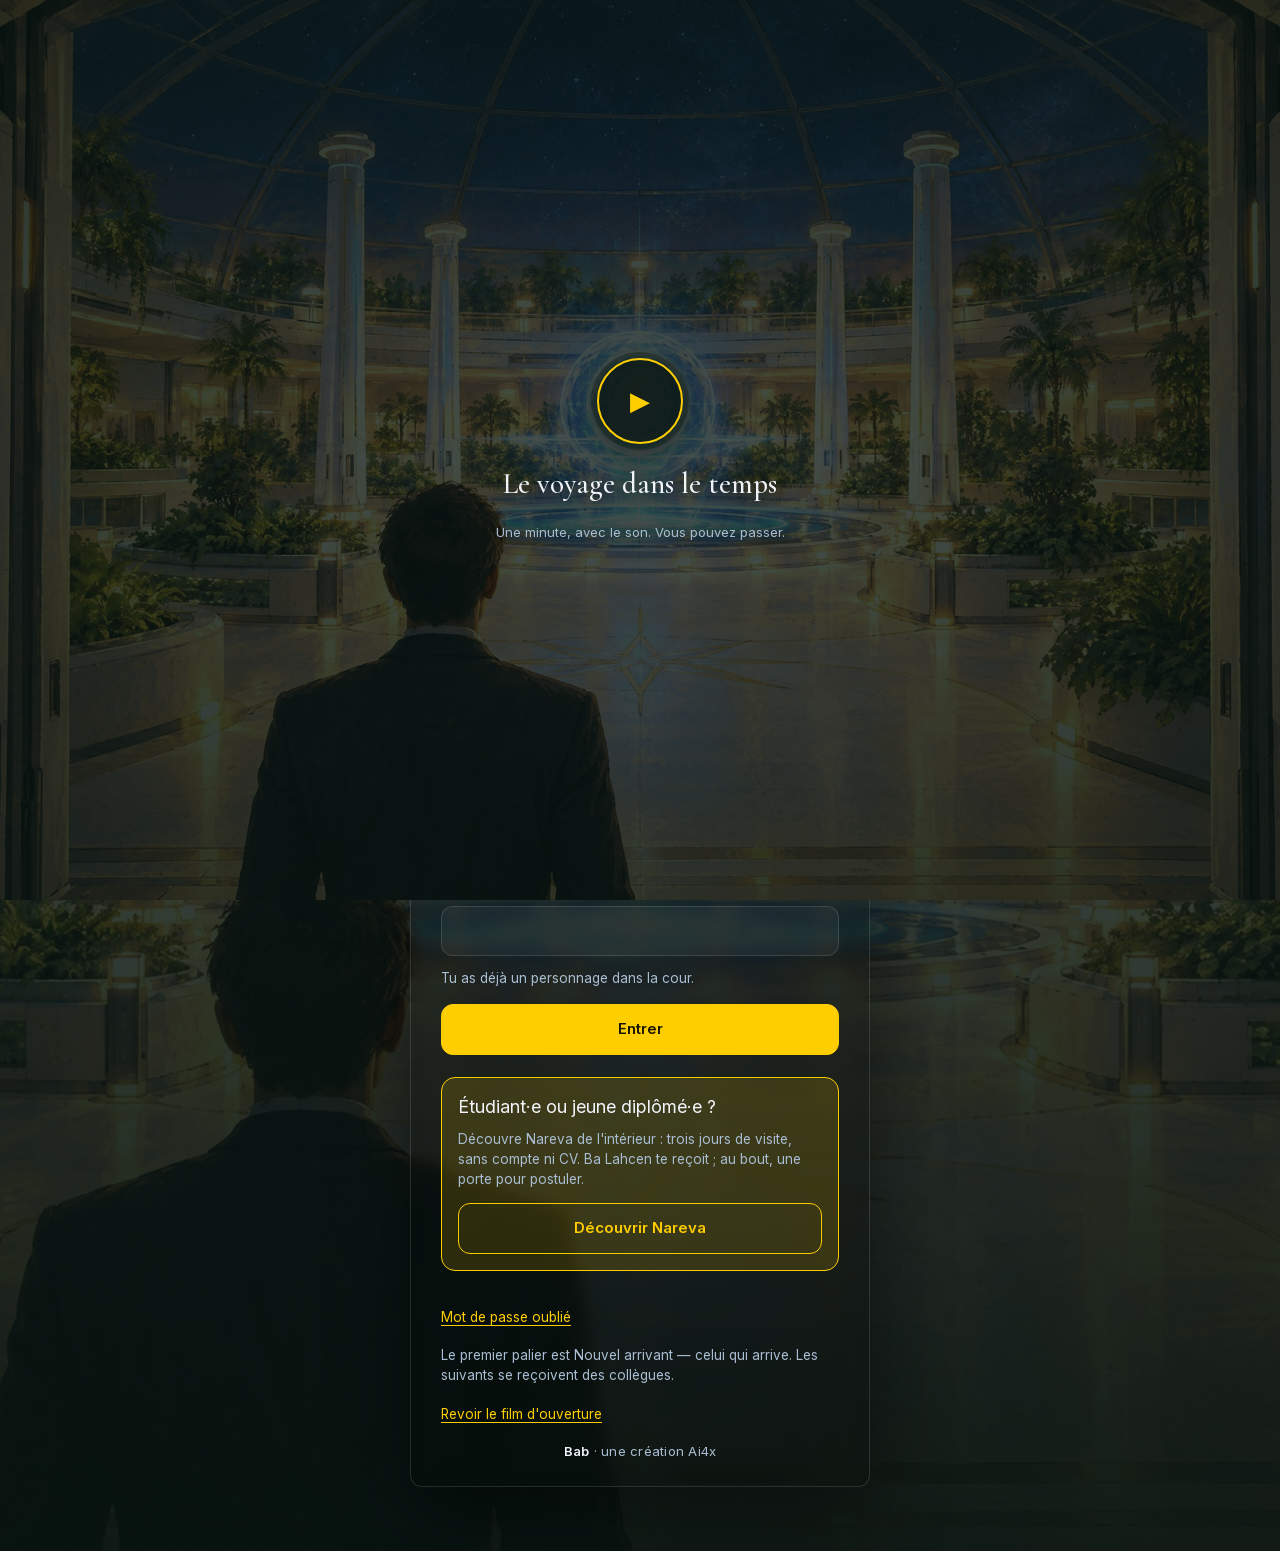
==== commit bbca52d3: "Au Courant — le Fil, Bab Discovery, la mémoire des anciens Co-Authored-By: Claude Opus 5.5 <noreply@" ====
--- a/index.html
+++ b/index.html
@@ -1458,8 +1458,9 @@
   .zj-tete__lieu .ar { display: none; }
 }
 </style>
-<link rel="stylesheet" href="assets/maisons/nareva/maison.css?v=1&amp;h=a14d843db1" />
+<link rel="stylesheet" href="assets/maisons/nareva/maison.css?v=1&amp;h=20163d0027" />
 <link rel="stylesheet" href="assets/maisons/nareva/carte.css?v=1&amp;h=b6687ae802" />
+<link rel="stylesheet" href="assets/css/bab-vie.css?v=1&amp;h=8ad6566a98" />
 </head>
 <body data-ecran="porte">
 
@@ -2363,7 +2364,9 @@
 <script src="assets/maisons/nareva/maison.js?v=1&amp;h=1763ac0522"></script>
 <script src="assets/maisons/nareva/interface.js?v=1&amp;h=cd107bf70e"></script>
 <script src="assets/maisons/nareva/carte.js?v=1&amp;h=6ce216250e"></script>
-<script src="assets/js/zawia-jeu/maison.js?v=85&amp;h=221419da96"></script>
-<script src="assets/js/zawia-jeu/jeu.js?v=85&amp;h=44c9b265a3"></script>
+<script src="assets/maisons/nareva/vie.js?v=1&amp;h=e489f497b8"></script>
+<script src="assets/js/zawia-jeu/vie.js?v=85&amp;h=1538274287"></script>
+<script src="assets/js/zawia-jeu/maison.js?v=85&amp;h=af2a5a0bf6"></script>
+<script src="assets/js/zawia-jeu/jeu.js?v=85&amp;h=5d7f163fff"></script>
 </body>
 </html>
--- a/assets/maisons/nareva/maison.css
+++ b/assets/maisons/nareva/maison.css
@@ -50,8 +50,10 @@
 .bab-signature strong { color: var(--ink); font-weight: 600; }
 
 /* Ce que l'écran d'accueil de Zawia propose et qui n'a pas de sens chez Nareva :
-   l'entrée en invité, le dossier accepté, l'entrée par un lien de parrainage. */
-.bab-maison .zj-dyaf, .bab-maison #zj-dossier-ouvrir, .bab-maison #zj-form-dossier,
+   le dossier accepté, l'entrée par un lien de parrainage, et l'entrée en visiteur
+   depuis une porte fermée (un collègue non reconnu n'est pas un étudiant).
+   L'entrée du visiteur, elle, est devenue celle de Bab Discovery (vie.js, 25/09/2026). */
+.bab-maison #zj-dossier-ouvrir, .bab-maison #zj-form-dossier,
 .bab-maison #zj-porte-fermee-dyaf { display: none !important; }
 /* Les calligraphies arabes qui doublent le français (titres, rangs, lexique). */
 .bab-maison .ar, .bab-maison [lang="ar"]:not(html) { display: none !important; }
--- a/assets/css/bab-vie.css
+++ b/assets/css/bab-vie.css
@@ -0,0 +1,100 @@
+/* Bab — la vie de la maison (assets/js/zawia-jeu/vie.js) : le Fil, la mémoire des
+   anciens, la candidature Discovery. Les panneaux reprennent la forme de ceux du
+   moteur (.zj-riwaq) ; ce fichier n'ajoute que ce qu'ils ont de propre. Les couleurs
+   sont celles de la maison (ses variables), jamais écrites ici. */
+
+/* ---- la pastille du menu et l'annonce d'une nouvelle ---- */
+.bab-pastille {
+  display: inline-grid; place-items: center; min-width: 20px; height: 20px; padding: 0 6px; margin-inline-start: 6px;
+  border-radius: 999px; background: var(--gold); color: var(--night); font-size: 12px; font-weight: 700; vertical-align: 1px;
+}
+.bab-pastille[hidden] { display: none; }
+.bab-annonce {
+  position: fixed; right: 16px; bottom: calc(96px + env(safe-area-inset-bottom)); z-index: 55;
+  display: grid; gap: 2px; max-width: min(360px, calc(100vw - 32px)); padding: 12px 16px; text-align: start;
+  border-radius: 14px; border: 1px solid var(--gold); background: rgba(11, 26, 44, 0.94); color: var(--ink);
+  box-shadow: 0 10px 30px rgba(0, 0, 0, 0.35); cursor: pointer; font: inherit;
+  animation: bab-entre 0.45s ease both;
+}
+.bab-annonce[hidden] { display: none; }
+.bab-annonce__kicker { font-size: 12px; color: var(--gold); text-transform: uppercase; letter-spacing: 0.06em; }
+.bab-annonce strong { font-size: 15px; line-height: 1.3; }
+.bab-annonce__lire { font-size: 13px; color: var(--muted); }
+@keyframes bab-entre { from { opacity: 0; transform: translateY(8px); } to { opacity: 1; transform: none; } }
+@media (prefers-reduced-motion: reduce) { .bab-annonce { animation: none; } }
+
+/* ---- le Fil ---- */
+.bab-fil { list-style: none; margin: 0; padding: 0; display: grid; gap: 10px; }
+.bab-fil__nouvelle { padding: 14px 16px; border: 1px solid var(--line); border-radius: 14px; background: var(--surface); }
+.bab-fil__nouvelle--epingle { border-color: rgba(255, 206, 0, 0.45); background: var(--gold-soft); }
+.bab-fil__nouvelle h3 { margin: 4px 0 6px; font-size: 1.08rem; line-height: 1.3; }
+.bab-fil__nouvelle p { margin: 0; color: var(--ink); font-size: 14.5px; line-height: 1.55; }
+.bab-fil__meta { display: flex; flex-wrap: wrap; align-items: center; gap: 8px; color: var(--muted) !important; font-size: 13px !important; }
+.bab-fil__puce { padding: 1px 8px; border-radius: 999px; background: var(--emerald-deep, #00572b); color: #eaffef; font-size: 12px; font-weight: 600; }
+.bab-fil__puce--epingle { background: var(--gold); color: var(--night); }
+
+/* ---- la mémoire des anciens ---- */
+.bab-memoire__compte { margin: 0 0 12px; color: var(--muted); font-size: 13.5px; }
+.bab-memoires { list-style: none; margin: 0; padding: 0; display: grid; gap: 14px; }
+.bab-memoire { padding: 16px 18px; border: 1px solid var(--line); border-radius: 14px; background: var(--surface); }
+.bab-memoire--rallumee { border-color: rgba(255, 206, 0, 0.45); box-shadow: inset 0 0 0 1px rgba(255, 206, 0, 0.12), 0 0 24px rgba(255, 206, 0, 0.08); }
+.bab-memoire h3 { margin: 4px 0 8px; font-size: 1.1rem; line-height: 1.3; }
+.bab-memoire > p { margin: 0 0 10px; font-size: 14.5px; line-height: 1.6; }
+.bab-memoire__qui { color: var(--muted) !important; font-size: 13px !important; margin: 0 !important; }
+.bab-memoire__lecon { padding: 10px 12px; border-inline-start: 3px solid var(--gold); background: var(--gold-soft); border-radius: 0 10px 10px 0; }
+.bab-memoire__lecon span { display: block; font-size: 12px; text-transform: uppercase; letter-spacing: 0.06em; color: var(--gold); margin-bottom: 3px; }
+.bab-memoire__q p { margin: 0 0 8px; }
+.bab-memoire__choix { display: grid; grid-template-columns: repeat(auto-fit, minmax(210px, 1fr)); gap: 8px; }
+.bab-choix { text-align: start; white-space: normal; line-height: 1.35; }
+.bab-choix--juste { border-color: var(--emerald) !important; background: rgba(97, 206, 112, 0.14) !important; }
+.bab-choix--faux { border-color: var(--terracotta) !important; background: rgba(255, 138, 76, 0.12) !important; }
+.bab-memoire__verdict { margin: 10px 0 0 !important; color: var(--ink); font-size: 14px; }
+.bab-memoire__transmettre { margin-top: 22px; padding-top: 16px; border-top: 1px solid var(--line); }
+.bab-memoire__mes { margin: 10px 0 14px; padding-inline-start: 18px; color: var(--muted); font-size: 14px; }
+.bab-memoire__mes strong { color: var(--ink); }
+
+/* ---- les formulaires (Discovery, transmettre) : du texte + novalidate, jamais type=url/email ---- */
+.bab-form { display: grid; gap: 12px; }
+.bab-ligne { display: grid; grid-template-columns: repeat(auto-fit, minmax(190px, 1fr)); gap: 12px; }
+.bab-champ { display: grid; gap: 5px; margin: 0; }
+.bab-champ label, .bab-q legend { font-size: 14px; font-weight: 600; color: var(--ink); }
+.bab-facultatif { font-weight: 400; color: var(--muted); font-size: 13px; }
+.bab-form input[type="text"], .bab-form textarea, .bab-form select {
+  width: 100%; box-sizing: border-box; padding: 10px 12px; border-radius: 10px;
+  border: 1px solid var(--line); background: var(--surface-2); color: var(--ink); font: inherit; font-size: 15px;
+}
+.bab-form select option { color: #111; }
+.bab-form textarea { resize: vertical; min-height: 96px; line-height: 1.5; }
+.bab-form input:focus, .bab-form textarea:focus, .bab-form select:focus { outline: 2px solid var(--gold); outline-offset: 1px; }
+.bab-form [aria-invalid="true"] { border-color: var(--terracotta); box-shadow: 0 0 0 3px rgba(255, 138, 76, 0.18); }
+.bab-aide { font-size: 12.5px; color: var(--muted); }
+.bab-erreur { font-size: 13px; color: var(--terracotta); }
+.bab-erreur[hidden] { display: none; }
+.bab-q { margin: 0; padding: 12px 14px; border: 1px dashed var(--line); border-radius: 12px; display: grid; gap: 8px; }
+.bab-option { display: flex; align-items: center; gap: 8px; margin: 0; }
+.bab-option input[type="radio"] { width: 18px; height: 18px; accent-color: var(--gold); flex: none; }
+.bab-case { display: flex; align-items: flex-start; gap: 10px; margin: 0; font-size: 14px; line-height: 1.45; }
+.bab-case input { width: 18px; height: 18px; margin-top: 2px; accent-color: var(--gold); flex: none; }
+.bab-visite { color: var(--muted); }
+.bab-form__note { margin: 0; font-size: 13px; color: var(--muted); }
+.bab-form__actions { display: flex; flex-wrap: wrap; gap: 10px; }
+.bab-merci { padding: 18px; border: 1px solid rgba(97, 206, 112, 0.45); border-radius: 14px; background: rgba(97, 206, 112, 0.08); }
+.bab-merci h3 { margin: 0 0 8px; }
+.bab-merci p { margin: 0 0 14px; line-height: 1.55; }
+
+/* ---- Discovery : la démo passe au jour suivant sans attendre minuit ---- */
+.bab-demo-jour {
+  position: fixed; left: 16px; bottom: calc(96px + env(safe-area-inset-bottom)); z-index: 54;
+  padding: 8px 14px; border-radius: 999px; border: 1px dashed var(--gold); background: rgba(11, 26, 44, 0.9);
+  color: var(--gold); font: 600 13px/1.2 var(--font-body, inherit); cursor: pointer;
+}
+.bab-demo-jour[hidden] { display: none; }
+
+/* ---- Discovery : quand quelqu'un part, la lumière baisse (au lieu du gris de Zawia) ---- */
+html.bab-maison body.zj-nsyan #zj-scene { filter: brightness(0.34) saturate(0.45); transition: filter 1.4s ease; }
+html.bab-maison body.zj-nsyan-reste #zj-scene { filter: brightness(0.62) saturate(0.7); }
+
+@media (max-width: 560px) {
+  .bab-annonce { left: 12px; right: 12px; max-width: none; }
+  .bab-demo-jour { bottom: calc(150px + env(safe-area-inset-bottom)); }
+}
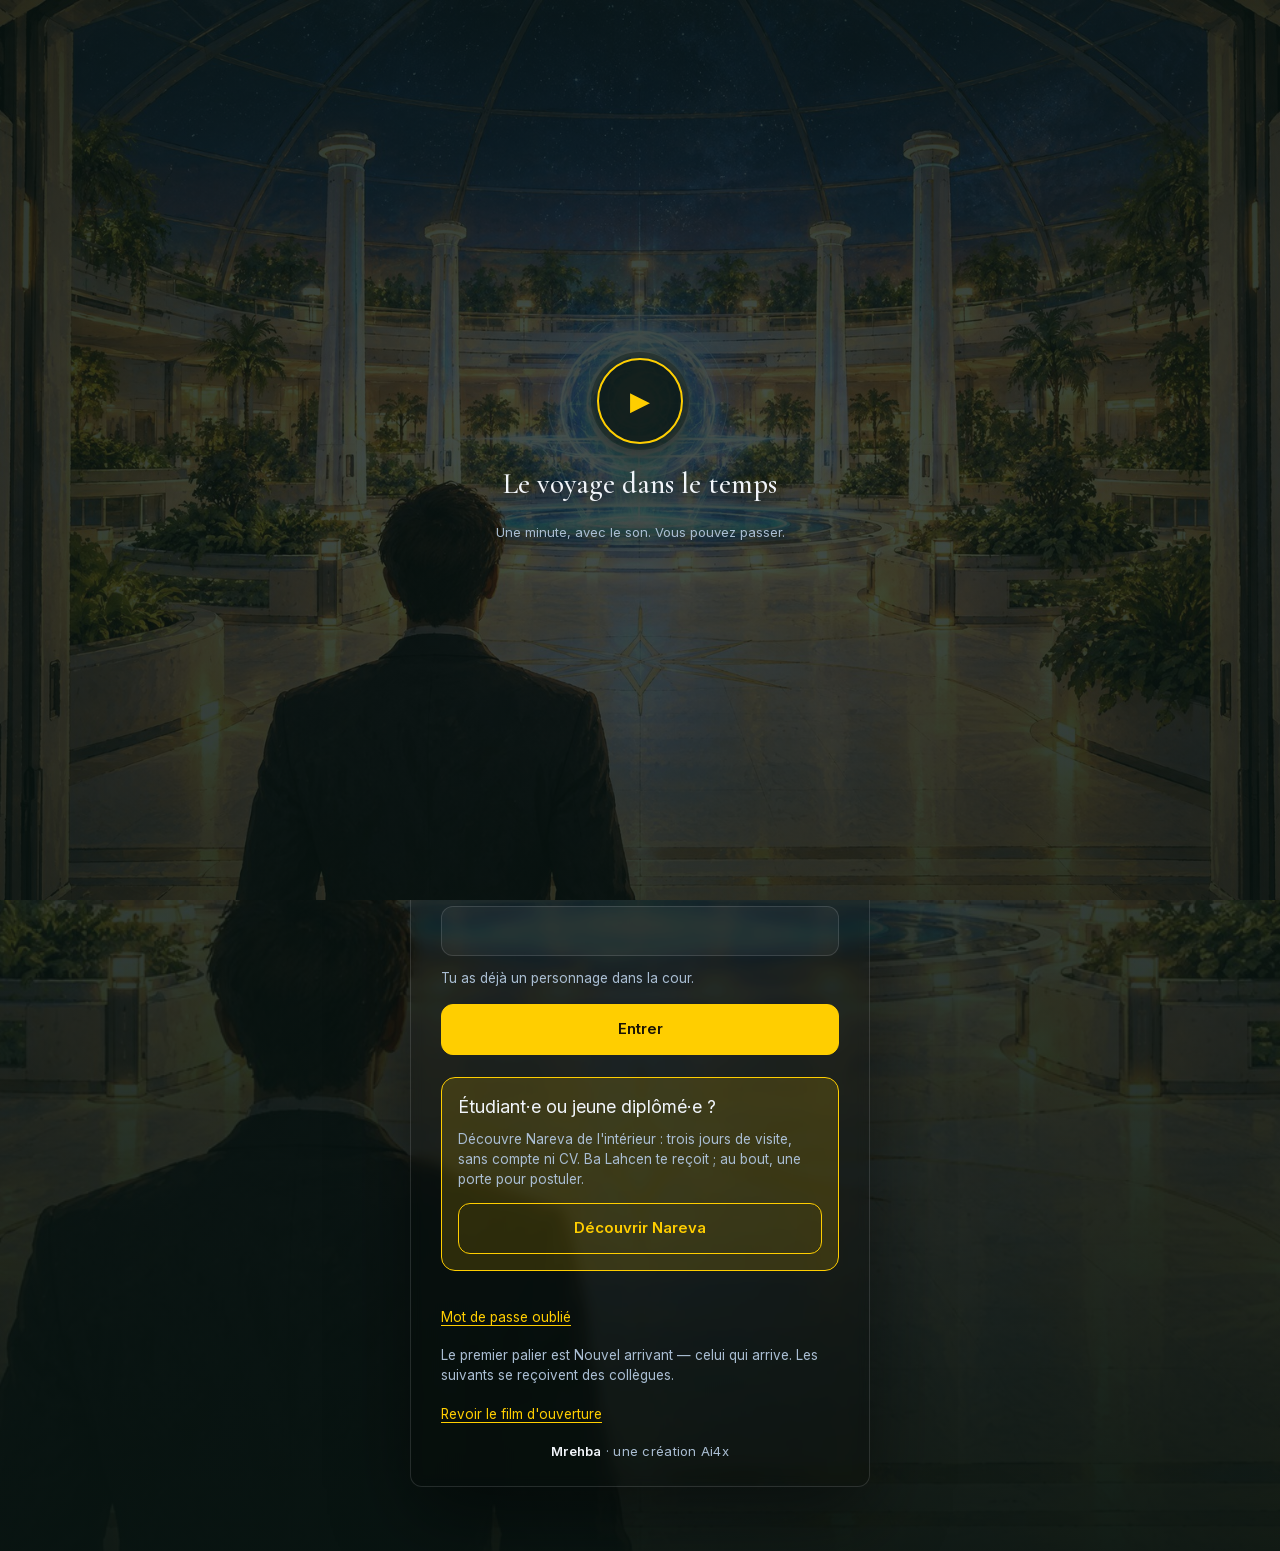
==== commit 19517516: "Mrehba : la nouvelle signature" ====
--- a/index.html
+++ b/index.html
@@ -35,7 +35,7 @@
   </script>
 
   <title>Au Courant — le jeu d'accueil de Nareva</title>
-  <meta name="description" content="Au Courant, le jeu d'accueil de Nareva : quarante jours pour découvrir la maison, prouver son métier et se faire une place. Bab, une création Ai4x." />
+  <meta name="description" content="Au Courant, le jeu d'accueil de Nareva : quarante jours pour découvrir la maison, prouver son métier et se faire une place. Mrehba, une création Ai4x." />
   <meta name="robots" content="noindex, nofollow" />
   <meta name="referrer" content="strict-origin-when-cross-origin" />
   <meta name="theme-color" content="#0b1f2e" />
@@ -1460,7 +1460,7 @@
 </style>
 <link rel="stylesheet" href="assets/maisons/nareva/maison.css?v=1&amp;h=20163d0027" />
 <link rel="stylesheet" href="assets/maisons/nareva/carte.css?v=1&amp;h=b6687ae802" />
-<link rel="stylesheet" href="assets/css/bab-vie.css?v=1&amp;h=8ad6566a98" />
+<link rel="stylesheet" href="assets/css/bab-vie.css?v=1&amp;h=cd38e95ab2" />
 </head>
 <body data-ecran="porte">
 
@@ -2360,13 +2360,13 @@
 <script src="assets/js/zawia-jeu/atlas.js?v=85&amp;h=86501a85d6"></script>
 <script src="assets/js/zawia-jeu/compte.js?v=85&amp;h=4e206c97f2"></script>
 <script src="assets/js/zawia-jeu/rendu.js?v=85&amp;h=dd5aec4d9b"></script>
-<script src="assets/maisons/nareva/contenu.js?v=1&amp;h=6fa15fef5b"></script>
-<script src="assets/maisons/nareva/maison.js?v=1&amp;h=1763ac0522"></script>
-<script src="assets/maisons/nareva/interface.js?v=1&amp;h=cd107bf70e"></script>
+<script src="assets/maisons/nareva/contenu.js?v=1&amp;h=68f42e35fc"></script>
+<script src="assets/maisons/nareva/maison.js?v=1&amp;h=d28de0e49e"></script>
+<script src="assets/maisons/nareva/interface.js?v=1&amp;h=b655494551"></script>
 <script src="assets/maisons/nareva/carte.js?v=1&amp;h=6ce216250e"></script>
-<script src="assets/maisons/nareva/vie.js?v=1&amp;h=e489f497b8"></script>
-<script src="assets/js/zawia-jeu/vie.js?v=85&amp;h=1538274287"></script>
-<script src="assets/js/zawia-jeu/maison.js?v=85&amp;h=af2a5a0bf6"></script>
-<script src="assets/js/zawia-jeu/jeu.js?v=85&amp;h=5d7f163fff"></script>
+<script src="assets/maisons/nareva/vie.js?v=1&amp;h=8f650c63e5"></script>
+<script src="assets/js/zawia-jeu/vie.js?v=85&amp;h=05b367e9f6"></script>
+<script src="assets/js/zawia-jeu/maison.js?v=85&amp;h=41e123a8f1"></script>
+<script src="assets/js/zawia-jeu/jeu.js?v=85&amp;h=47bb7d5f68"></script>
 </body>
 </html>
--- a/assets/css/bab-vie.css
+++ b/assets/css/bab-vie.css
@@ -74,7 +74,10 @@
 .bab-option { display: flex; align-items: center; gap: 8px; margin: 0; }
 .bab-option input[type="radio"] { width: 18px; height: 18px; accent-color: var(--gold); flex: none; }
 .bab-case { display: flex; align-items: flex-start; gap: 10px; margin: 0; font-size: 14px; line-height: 1.45; }
-.bab-case input { width: 18px; height: 18px; margin-top: 2px; accent-color: var(--gold); flex: none; }
+.bab-case input { width: 18px; height: 18px; margin: 1px 0 0; accent-color: var(--gold); flex: none; }
+/* le jeu pose une marge haute sur TOUT label (label { margin-top: 14px }) : à côté d'une case, elle
+   descendait le texte sous la case */
+.bab-case label { margin: 0; font-size: 14px; color: var(--ink); letter-spacing: 0; }
 .bab-visite { color: var(--muted); }
 .bab-form__note { margin: 0; font-size: 13px; color: var(--muted); }
 .bab-form__actions { display: flex; flex-wrap: wrap; gap: 10px; }
